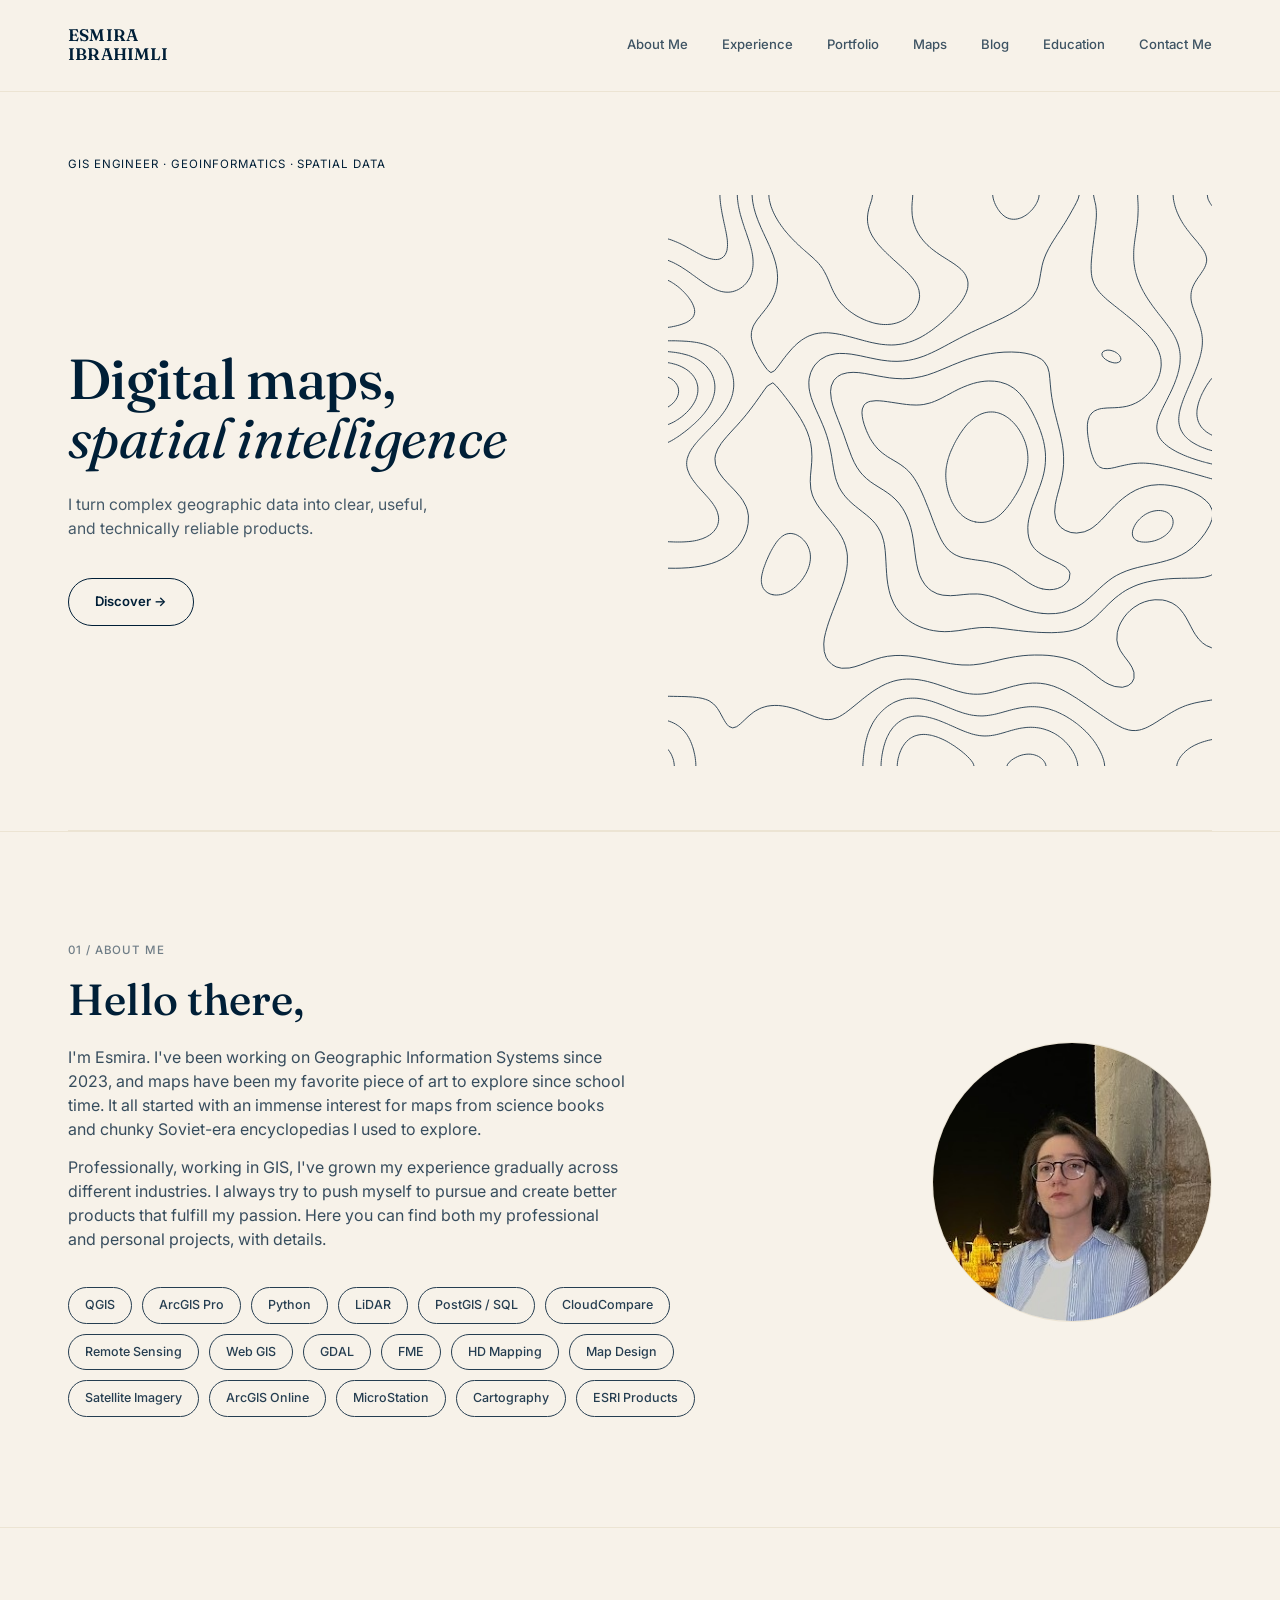
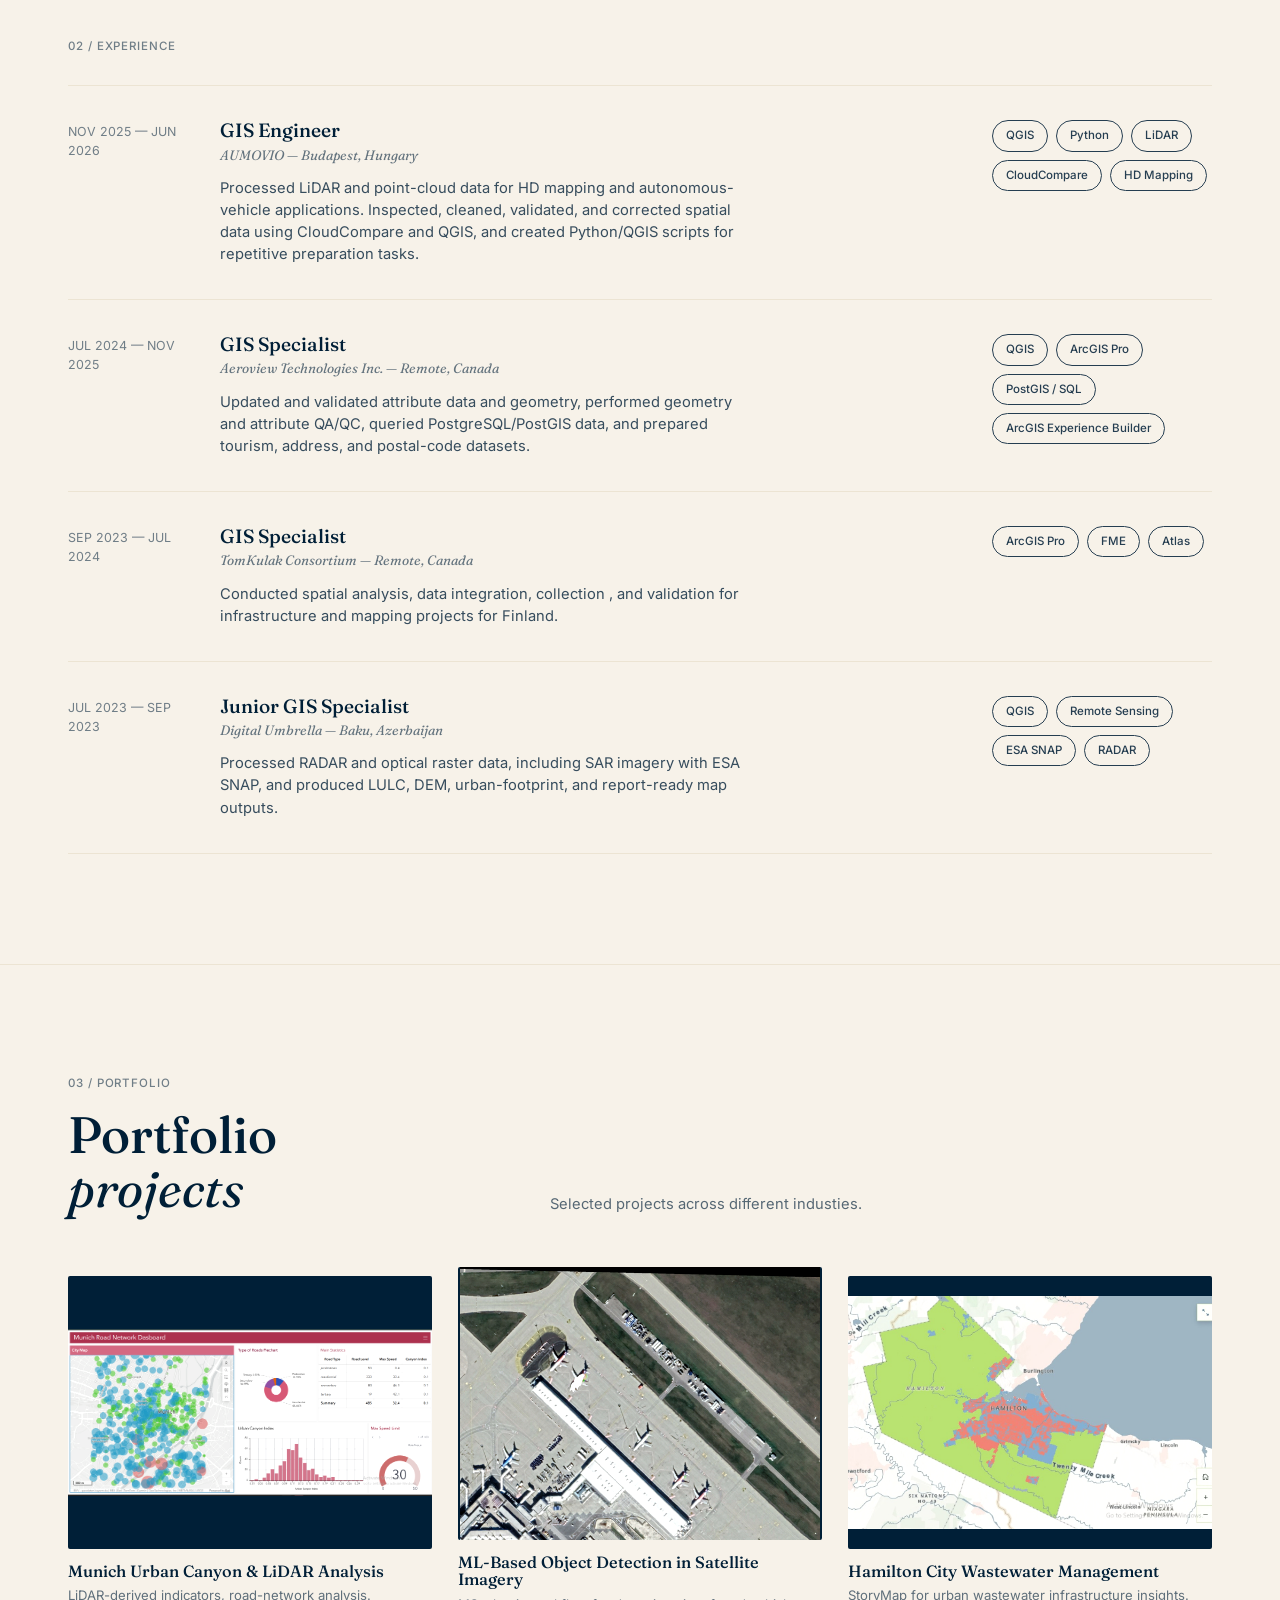
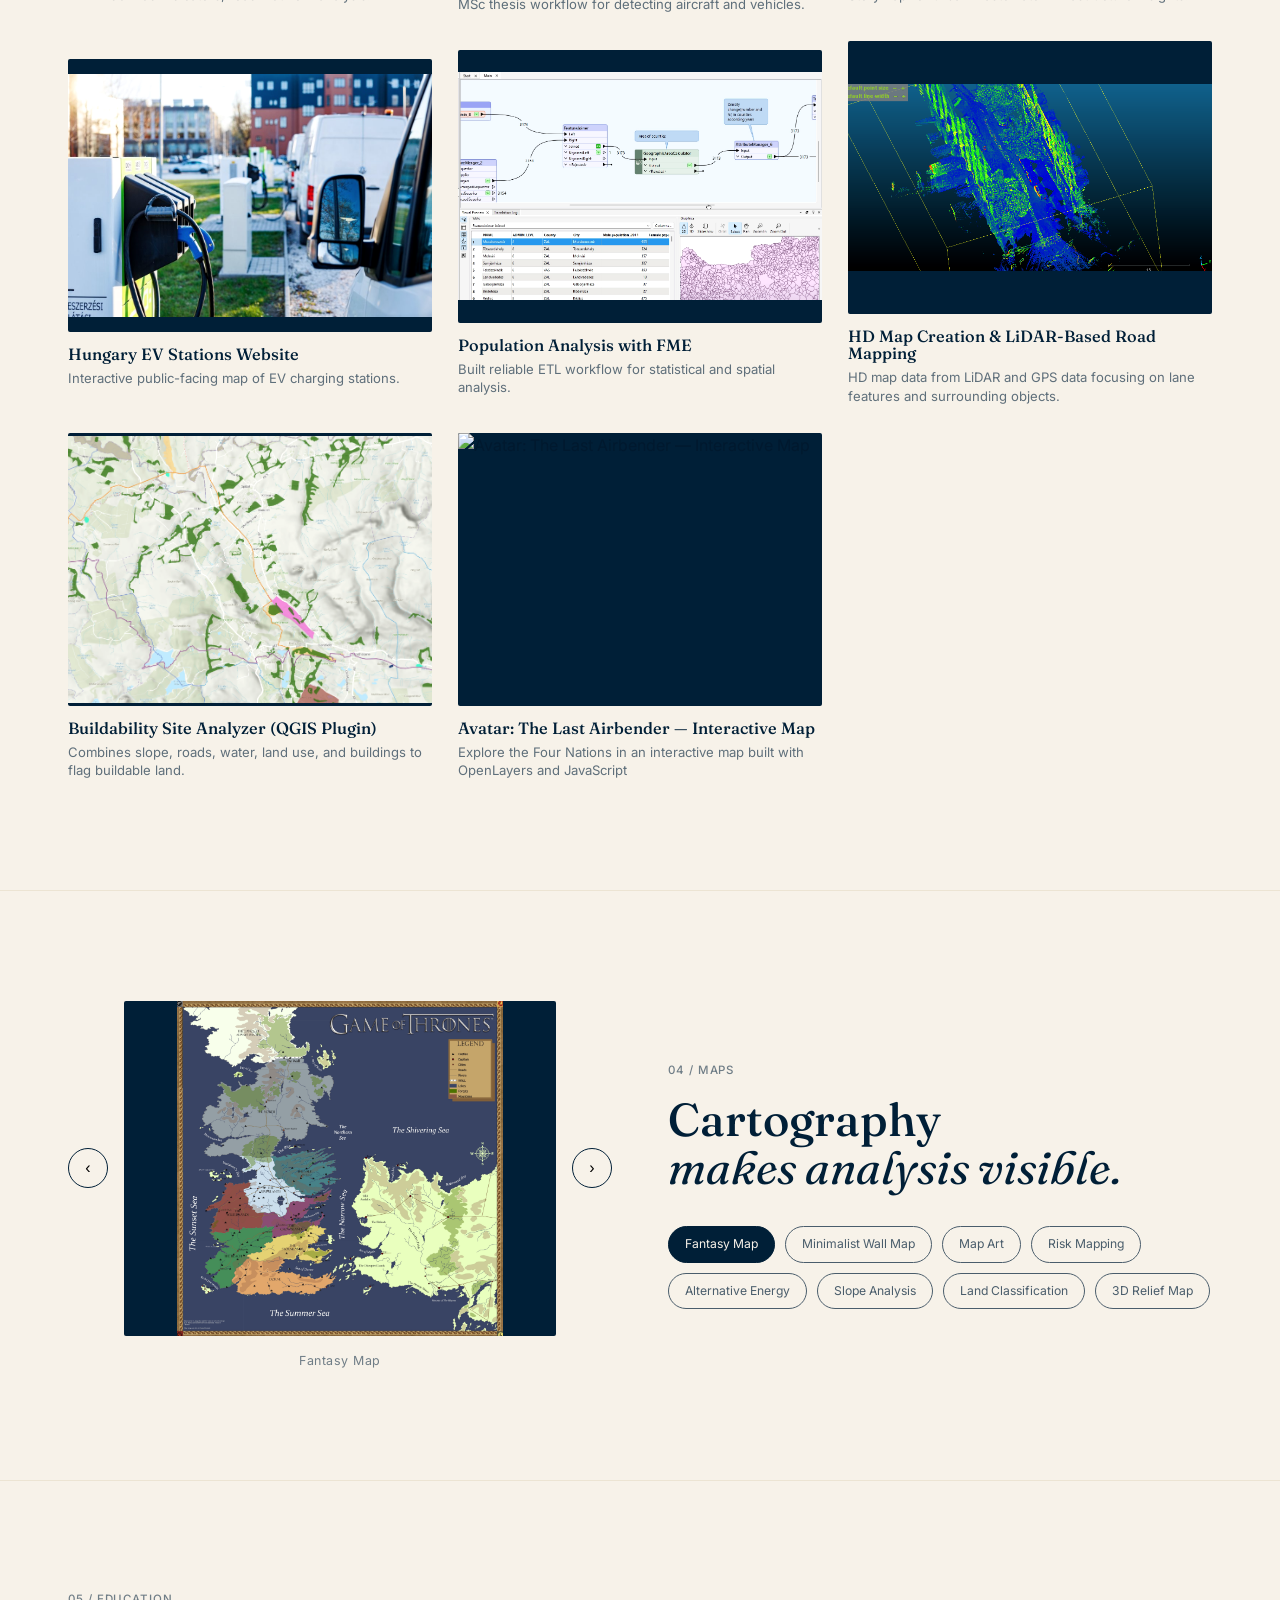
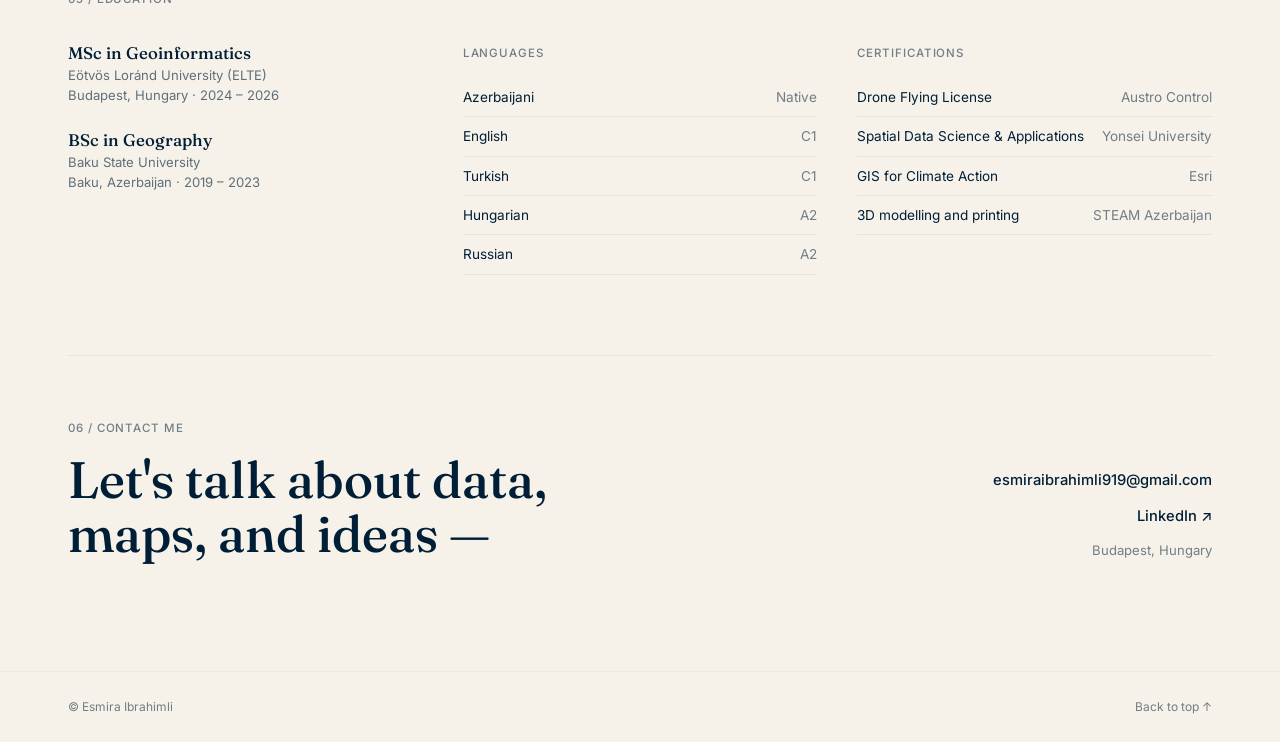
==== index.html @ d3f0ff44 "Update index.html" ====
<!DOCTYPE html>
<html lang="en">
<head>
<meta charset="UTF-8">
<meta name="viewport" content="width=device-width, initial-scale=1.0">
<title>Esmira Ibrahimli — Portfolio</title>
<link rel="preconnect" href="https://fonts.googleapis.com">
<link href="https://fonts.googleapis.com/css2?family=Fraunces:ital,wght@0,400;0,500;0,600;1,400;1,500&family=Inter:wght@400;500;600&display=swap" rel="stylesheet">
<link rel="icon" href="favicon.png">
<style>
:root{
    --navy:#001f37;
    --navy-soft:#0a3557;
    --cream:#f7f2e9;
    --cream-dim:#ece4d3;
    --line:#00203866;
    --serif:'Fraunces', Georgia, serif;
    --sans:'Inter', -apple-system, BlinkMacSystemFont, sans-serif;
  }

  *{margin:0;padding:0;box-sizing:border-box;}

  html{scroll-behavior:smooth;}

  body{
    background:var(--cream);
    color:var(--navy);
    font-family:var(--sans);
    line-height:1.5;
    -webkit-font-smoothing:antialiased;
  }

  a{color:inherit;text-decoration:none;}

  img{display:block;max-width:100%;}

  @media (prefers-reduced-motion: reduce){
    html{scroll-behavior:auto;}
    *{animation-duration:0.01ms !important;transition-duration:0.01ms !important;}
  }

  .eyebrow{
    font-size:0.72rem;
    letter-spacing:0.08em;
    color:var(--navy);
    opacity:0.55;
    font-weight:500;
  }

  .wrap{
    max-width:1240px;
    margin:0 auto;
    padding:0 48px;
  }

  section{padding:110px 0;border-top:1px solid var(--cream-dim);}
  section:first-of-type{border-top:none;}

  h1,h2,h3{font-family:var(--serif);font-weight:500;line-height:1.05;}

  .italic{font-style:italic;font-weight:400;}

  /* ---------- NAV ---------- */
  header{
    position:sticky;top:0;z-index:40;
    background:var(--cream);
    border-bottom:1px solid var(--cream-dim);
  }
  nav.wrap{
    display:flex;
    align-items:center;
    justify-content:space-between;
    padding-top:26px;
    padding-bottom:26px;
  }
  .logo{
    font-family:var(--serif);
    font-size:1.05rem;
    font-weight:600;
    line-height:1.15;
    letter-spacing:0.01em;
  }
  .navlinks{display:flex;gap:34px;}
  .navlinks a{
    position:relative;
    font-size:0.82rem;
    font-weight:500;
    color:var(--navy);
    opacity:0.75;
    transition:opacity .25s ease;
  }
  .navlinks a::after{
    content:"";
    position:absolute;left:0;right:100%;bottom:-4px;
    height:1px;background:var(--navy);
    transition:right .3s cubic-bezier(.4,0,.2,1);
  }
  .navlinks a:hover{opacity:1;}
  .navlinks a:hover::after{right:0;}
  .nav-toggle{display:none;background:none;border:none;cursor:pointer;}
  .nav-toggle span{
    display:block;width:22px;height:2px;background:var(--navy);margin:5px 0;
  }

  /* ---------- HERO ---------- */
  .hero{
    padding-top:64px;padding-bottom:0;
    border-top:none;
  }
  .hero-grid{
    display:grid;
    grid-template-columns:1fr 1fr;
    gap:56px;
    align-items:center;
  }
  @keyframes riseIn{
    from{opacity:0;transform:translateY(14px);}
    to{opacity:1;transform:translateY(0);}
  }
  .hero-label{
    font-size:0.72rem;letter-spacing:0.08em;opacity:0.55;margin-bottom:22px;
    animation:riseIn .7s cubic-bezier(.16,1,.3,1) .05s both;
  }
  .hero h1{
    font-size:clamp(2.6rem,4.4vw,4rem);
    letter-spacing:-0.01em;
    animation:riseIn .8s cubic-bezier(.16,1,.3,1) .15s both;
  }
  @keyframes riseInDim{
    from{opacity:0;transform:translateY(14px);}
    to{opacity:0.72;transform:translateY(0);}
  }
  .hero p.desc{
    max-width:360px;
    margin-top:26px;
    font-size:0.98rem;
    animation:riseInDim .8s cubic-bezier(.16,1,.3,1) .28s both;
  }
  .hero .discover-btn{animation:riseIn .8s cubic-bezier(.16,1,.3,1) .4s both;}
  .hero-art{animation:riseIn 1s cubic-bezier(.16,1,.3,1) .2s both;}
  .discover-btn{
    margin-top:38px;
    display:inline-flex;
    align-items:center;
    gap:10px;
    border:1px solid var(--navy);
    border-radius:999px;
    padding:13px 26px;
    font-size:0.82rem;
    font-weight:600;
    transition:background .3s cubic-bezier(.4,0,.2,1),color .3s ease,transform .3s cubic-bezier(.4,0,.2,1);
  }
  .discover-btn:hover{background:var(--navy);color:var(--cream);transform:translateX(2px);}

  .hero-art{
    position:relative;
    aspect-ratio:1/1.05;
    background:var(--cream);
    overflow:hidden;
    border-radius:2px;
  }
  .hero-art svg{width:100%;height:100%;}
  .hero-bottom-rule{
    margin-top:64px;
    border-top:1px solid var(--cream-dim);
  }

  /* ---------- ABOUT ---------- */
  .about-grid{
    display:grid;
    grid-template-columns:1.2fr 0.8fr;
    gap:64px;
    align-items:start;
  }
  .about-copy h2{
    font-size:clamp(2.1rem,3.4vw,2.9rem);
    margin-bottom:22px;
  }
  .about-copy p{
    max-width:560px;
    font-size:1rem;
    opacity:0.78;
    margin-bottom:14px;
  }
  .about-photo{
    width:100%;
    aspect-ratio:1/1;
    border-radius:50%;
    overflow:hidden;
    justify-self:end;
    margin-top:100px;
    max-width:280px;
    border:1px solid var(--cream-dim);
  }
  .about-photo img{width:100%;height:100%;object-fit:cover;}
  .skills{
    display:flex;
    flex-wrap:wrap;
    gap:10px;
    margin-top:36px;
  }
  .tag{
    border:1px solid var(--navy);
    border-radius:999px;
    padding:8px 16px;
    font-size:0.78rem;
    font-weight:500;
    opacity:0.85;
    transition:background .25s ease,color .25s ease;
  }
  .tag:hover{background:var(--navy);color:var(--cream);}

  /* ---------- EXPERIENCE ---------- */
  .exp-row{
    display:grid;
    grid-template-columns:120px 1fr 220px;
    gap:32px;
    padding:34px 0;
    border-top:1px solid var(--cream-dim);
  }
  .exp-row:last-child{border-bottom:1px solid var(--cream-dim);}
  .exp-dates{font-size:0.78rem;opacity:0.55;padding-top:3px;}
  .exp-role h3{font-size:1.2rem;margin-bottom:4px;}
  .exp-company{font-size:0.85rem;font-style:italic;opacity:0.6;margin-bottom:12px;font-family:var(--serif);}
  .exp-desc{font-size:0.92rem;opacity:0.78;max-width:520px;}
  .exp-tags{display:flex;flex-wrap:wrap;gap:8px;align-content:flex-start;}
  .exp-tags .tag{font-size:0.72rem;padding:6px 13px;}

  /* ---------- PORTFOLIO ---------- */
  .portfolio-head{
    display:grid;
    grid-template-columns:0.8fr 1.2fr;
    gap:40px;
    align-items:end;
    margin-bottom:52px;
  }
  .portfolio-head h2{font-size:clamp(2.4rem,4vw,3.4rem);}
  .portfolio-head p{font-size:0.92rem;opacity:0.65;max-width:420px;}
  .proj-grid{
    display:grid;
    grid-template-columns:repeat(3,1fr);
    gap:28px 26px;
  }
  .proj-card{
    cursor:pointer;
    border:none;background:none;text-align:left;font:inherit;color:inherit;
    padding:0;
  }
  .proj-thumb{
    aspect-ratio:4/3;
    overflow:hidden;
    background:var(--navy);
    margin-bottom:14px;
    border-radius:2px;
  }
  .proj-thumb img{
    width:100%;height:100%;object-fit:contain;
    filter:grayscale(15%) contrast(1.05);
    transition:transform .6s cubic-bezier(.16,1,.3,1);
  }
  .proj-card:hover .proj-thumb img{transform:scale(1.05);}
  .proj-card h3{
    font-size:1.02rem;font-weight:500;margin-bottom:6px;
    transition:opacity .2s ease;
  }
  .proj-card:hover h3{opacity:0.6;}
  .proj-card p{font-size:0.82rem;opacity:0.62;line-height:1.4;}

  /* ---------- MAPS ---------- */
  .maps-grid{
    display:grid;
    grid-template-columns:1fr 1fr;
    gap:56px;
    align-items:center;
  }
  .map-carousel{
    display:flex;
    align-items:center;
    gap:16px;
  }
  .map-arrow{
    background:none;border:1px solid var(--navy);
    width:40px;height:40px;border-radius:50%;
    display:flex;align-items:center;justify-content:center;
    cursor:pointer;flex-shrink:0;
    transition:background .25s ease,color .25s ease,transform .25s ease;
    font-size:1rem;
  }
  .map-arrow:hover{background:var(--navy);color:var(--cream);transform:scale(1.06);}
  .map-arrow:active{transform:scale(0.96);}
  .map-stage{
    flex:1;
    aspect-ratio:4/3.1;
    background:var(--navy);
    overflow:hidden;
    position:relative;
    border-radius:2px;
    cursor:zoom-in;
  }
  .map-stage img{
    width:100%;height:100%;object-fit:contain;
    transition:transform .6s cubic-bezier(.16,1,.3,1);
  }
  .map-stage:hover img{transform:scale(1.03);}
  .map-name{
    text-align:center;
    margin-top:16px;
    font-size:0.78rem;
    letter-spacing:0.04em;
    opacity:0.55;
  }
  .maps-copy h2{font-size:clamp(2.2rem,3.6vw,3.1rem);margin-bottom:20px;}
  .maps-copy p{font-size:0.94rem;opacity:0.72;max-width:400px;margin-bottom:26px;}
  .maps-link{
    font-size:0.8rem;font-weight:600;
    border-bottom:1px solid var(--navy);
    padding-bottom:2px;
  }
  .map-list{
    display:flex;flex-wrap:wrap;gap:10px;margin-top:34px;
  }
  .map-list button{
    font:inherit;background:none;border:1px solid var(--navy);
    border-radius:999px;padding:8px 16px;font-size:0.76rem;
    opacity:0.7;cursor:pointer;color:inherit;
    transition:opacity .2s ease,background .2s ease,color .2s ease;
  }
  .map-list button.active{opacity:1;background:var(--navy);color:var(--cream);}

  /* ---------- EDUCATION + CONTACT ---------- */
  .edu-grid{
    display:grid;
    grid-template-columns:1fr 1fr 1fr;
    gap:40px;
    padding-bottom:80px;
  }
  .edu-col .eyebrow{margin-bottom:22px;}
  .edu-item{margin-bottom:26px;}
  .edu-item h3{font-size:1.05rem;font-weight:500;margin-bottom:4px;}
  .edu-item p{font-size:0.82rem;opacity:0.62;}
  .lang-item,.cert-item{
    display:flex;justify-content:space-between;
    font-size:0.85rem;padding:9px 0;
    border-bottom:1px solid var(--cream-dim);
  }
  .lang-item span:last-child,.cert-item span:last-child{opacity:0.55;text-align:right;}

  .contact-block{
    border-top:1px solid var(--cream-dim);
    padding-top:64px;
    display:grid;
    grid-template-columns:1fr 1fr;
    gap:40px;
    align-items:end;
  }
  .contact-block h2{font-size:clamp(2.3rem,4vw,3.4rem);}
  .contact-links{display:flex;flex-direction:column;gap:14px;align-items:flex-end;text-align:right;}
  .contact-links a{font-size:0.92rem;font-weight:500;}
  .contact-links a:hover{opacity:0.6;}
  .contact-loc{font-size:0.82rem;opacity:0.55;}

  footer{
    border-top:1px solid var(--cream-dim);
    padding:26px 0;
    display:flex;
    justify-content:space-between;
    font-size:0.75rem;
    opacity:0.55;
  }
  footer a:hover{opacity:0.7;}

  /* ---------- MODAL ---------- */
  .modal-overlay{
    position:fixed;inset:0;
    background:rgba(0,31,55,0.92);
    display:flex;
    align-items:center;justify-content:center;
    z-index:100;
    padding:40px;
    opacity:0;
    visibility:hidden;
    transition:opacity .3s ease,visibility 0s linear .3s;
  }
  .modal-overlay.open{
    opacity:1;visibility:visible;
    transition:opacity .3s ease,visibility 0s linear 0s;
  }
  .modal-box{
    background:var(--cream);
    max-width:860px;width:100%;
    max-height:88vh;
    overflow:auto;
    position:relative;
    border-radius:3px;
    transform:translateY(18px) scale(.98);
    transition:transform .35s cubic-bezier(.16,1,.3,1);
  }
  .modal-overlay.open .modal-box{transform:translateY(0) scale(1);}
  .modal-close{
    position:absolute;top:18px;right:18px;
    width:38px;height:38px;
    border-radius:50%;
    border:1px solid var(--navy);
    background:var(--cream);
    display:flex;align-items:center;justify-content:center;
    cursor:pointer;font-size:1.1rem;
    z-index:5;
  }
  .modal-img{width:100%;aspect-ratio:16/10;overflow:hidden;}
  .map-modal-box .modal-img img{object-fit:contain;}
  .modal-body{padding:36px 40px 44px;}
  .modal-body h3{font-size:1.7rem;margin-bottom:10px;}
  .modal-body p{font-size:0.95rem;opacity:0.75;max-width:560px;}

  .map-modal-box{
    max-width:1100px;
    background:var(--navy);
  }
  .map-modal-box .modal-img{aspect-ratio:auto;max-height:82vh;}
  .map-modal-box .modal-img img{width:100%;height:100%;object-fit:contain;max-height:82vh;}

  /* ---------- RESPONSIVE ---------- */
  @media (max-width:920px){
    .wrap{padding:0 24px;}
    section{padding:70px 0;}
    .navlinks{
      position:fixed;top:74px;left:0;right:0;
      background:var(--cream);
      flex-direction:column;gap:0;
      padding:10px 24px 20px;
      border-bottom:1px solid var(--cream-dim);
      display:none;
    }
    .navlinks.open{display:flex;}
    .navlinks a{padding:12px 0;border-bottom:1px solid var(--cream-dim);opacity:0.85;}
    .nav-toggle{display:block;}
    .hero-grid,.about-grid,.maps-grid,.portfolio-head,.contact-block{grid-template-columns:1fr;}
    .about-photo{justify-self:start;margin-top:24px;}
    .exp-row{grid-template-columns:1fr;gap:10px;}
    .proj-grid{grid-template-columns:repeat(2,1fr);}
    .edu-grid{grid-template-columns:1fr;gap:48px;}
    .contact-links{align-items:flex-start;text-align:left;margin-top:18px;}
  }
  @media (max-width:560px){
    .proj-grid{grid-template-columns:1fr;}
  }
</style>
</head>
<body>

<header>
  <nav class="wrap">
    <div class="logo">ESMIRA<br>IBRAHIMLI</div>
    <div class="navlinks" id="navlinks">
      <a href="#about">About Me</a>
      <a href="#experience">Experience</a>
      <a href="#portfolio">Portfolio</a>
      <a href="#maps">Maps</a>
      <a href="blog/index.html">Blog</a>
      <a href="#education">Education</a>
      <a href="#contact">Contact Me</a>
    </div>
    <button class="nav-toggle" id="navToggle" aria-label="Toggle menu">
      <span></span><span></span><span></span>
    </button>
  </nav>
</header>

<!-- HERO -->
<section class="hero">
  <div class="wrap">
    <div class="hero-label">GIS ENGINEER · GEOINFORMATICS · SPATIAL DATA</div>
    <div class="hero-grid">
      <div>
        <div class="eyebrow" style="margin-bottom:14px;"></div>
        <h1>Digital maps,<br><span class="italic">spatial intelligence</span></h1>
        <p class="desc">I turn complex geographic data into clear, useful, and technically reliable products.</p>
        <a href="#about" class="discover-btn">Discover →</a>
      </div>
      <div class="hero-art">
        <svg viewBox="0 0 800 800" preserveAspectRatio="xMidYMid slice">
          <rect width="800" height="800" fill="#f7f2e9"/>
          <g fill="none" stroke="#001f37" stroke-width="1.3" stroke-linecap="round" stroke-linejoin="round" opacity="0.85">
            <path d="M340.1,800.0 L340.2,797.3 L340.5,794.6 L340.9,792.0 L341.4,789.3 L342.1,786.6 L342.5,785.1 L342.8,783.9 L343.7,781.3 L344.8,778.6 L345.2,777.7 L346.0,775.9 L347.4,773.2 L347.8,772.5 L349.1,770.6 L350.5,768.6 L351.0,767.9 L353.2,765.4 L353.4,765.2 L355.9,762.9 L356.3,762.5 L358.5,760.9 L360.2,759.9 L361.2,759.3 L363.9,758.0 L366.2,757.2 L366.6,757.1 L369.2,756.4 L371.9,755.9 L374.6,755.6 L377.3,755.5 L379.9,755.6 L382.6,755.9 L385.3,756.3 L388.0,756.8 L389.5,757.2 L390.6,757.5 L393.3,758.3 L396.0,759.2 L397.9,759.9 L398.7,760.2 L401.3,761.3 L404.0,762.5 L404.1,762.5 L406.7,763.8 L409.4,765.2 L409.4,765.2 L412.0,766.7 L414.1,767.9 L414.7,768.3 L417.4,770.0 L418.3,770.6 L420.1,771.7 L422.3,773.2 L422.7,773.6 L425.4,775.5 L426.0,775.9 L428.1,777.5 L429.5,778.6 L430.8,779.6 L432.8,781.3 L433.4,781.8 L435.9,783.9 L436.1,784.2 L438.7,786.6 L438.8,786.7 L441.3,789.3 L441.5,789.5 L443.7,792.0 L444.1,792.7 L445.6,794.6 L446.8,797.1 L446.9,797.3 L447.7,800.0"/>
            <path d="M493.7,800.0 L494.7,797.3 L495.0,797.0 L496.7,794.6 L497.7,793.8 L499.6,792.0 L500.3,791.5 L503.0,789.6 L503.5,789.3 L505.7,788.1 L508.4,786.7 L508.6,786.6 L511.0,785.6 L513.7,784.7 L516.4,784.0 L516.6,783.9 L519.1,783.5 L521.7,783.2 L524.4,783.1 L527.1,783.2 L529.8,783.6 L531.4,783.9 L532.4,784.2 L535.1,785.1 L537.8,786.3 L538.3,786.6 L540.5,788.0 L542.2,789.3 L543.1,790.2 L544.9,792.0 L545.8,793.3 L546.7,794.6 L547.9,797.3 L548.5,799.8 L548.5,800.0"/>
            <path d="M317.4,800.0 L317.5,797.3 L317.6,794.6 L317.9,792.0 L318.1,789.3 L318.4,787.4 L318.5,786.6 L318.9,783.9 L319.4,781.3 L319.9,778.6 L320.5,775.9 L321.1,773.5 L321.1,773.2 L321.9,770.6 L322.7,767.9 L323.6,765.2 L323.7,764.8 L324.6,762.5 L325.7,759.9 L326.4,758.3 L327.0,757.2 L328.4,754.5 L329.1,753.2 L329.9,751.8 L331.7,749.2 L331.8,749.1 L333.7,746.5 L334.4,745.6 L336.1,743.8 L337.1,742.7 L338.8,741.1 L339.8,740.2 L342.0,738.5 L342.5,738.1 L345.2,736.3 L345.9,735.8 L347.8,734.7 L350.5,733.4 L351.3,733.1 L353.2,732.4 L355.9,731.5 L358.5,730.8 L360.5,730.4 L361.2,730.3 L363.9,730.0 L366.6,729.8 L369.2,729.7 L371.9,729.8 L374.6,730.0 L377.3,730.3 L378.0,730.4 L379.9,730.7 L382.6,731.3 L385.3,731.9 L388.0,732.6 L389.8,733.1 L390.6,733.3 L393.3,734.2 L396.0,735.1 L397.9,735.8 L398.7,736.1 L401.3,737.1 L404.0,738.2 L404.7,738.5 L406.7,739.3 L409.4,740.4 L411.0,741.1 L412.0,741.6 L414.7,742.8 L417.1,743.8 L417.4,744.0 L420.1,745.1 L422.7,746.3 L423.1,746.5 L425.4,747.5 L428.1,748.7 L429.3,749.2 L430.8,749.8 L433.4,750.9 L435.9,751.8 L436.1,751.9 L438.8,752.9 L441.5,753.8 L443.7,754.5 L444.1,754.7 L446.8,755.4 L449.5,756.1 L452.2,756.6 L454.8,757.1 L455.9,757.2 L457.5,757.4 L460.2,757.6 L462.9,757.7 L465.6,757.6 L468.2,757.5 L470.9,757.2 L471.0,757.2 L473.6,756.8 L476.3,756.4 L478.9,755.8 L481.6,755.2 L484.1,754.5 L484.3,754.5 L487.0,753.7 L489.6,753.0 L492.3,752.2 L493.4,751.8 L495.0,751.4 L497.7,750.6 L500.3,749.8 L502.8,749.2 L503.0,749.1 L505.7,748.4 L508.4,747.8 L511.0,747.2 L513.7,746.7 L515.3,746.5 L516.4,746.3 L519.1,746.0 L521.7,745.7 L524.4,745.6 L527.1,745.5 L529.8,745.6 L532.4,745.7 L535.1,746.0 L537.8,746.3 L538.6,746.5 L540.5,746.8 L543.1,747.4 L545.8,748.1 L548.5,749.0 L549.0,749.2 L551.2,749.9 L553.8,751.0 L555.6,751.8 L556.5,752.3 L559.2,753.6 L560.8,754.5 L561.9,755.2 L564.5,756.8 L565.1,757.2 L567.2,758.7 L568.8,759.9 L569.9,760.8 L572.0,762.5 L572.6,763.0 L574.9,765.2 L575.3,765.6 L577.5,767.9 L577.9,768.4 L579.8,770.6 L580.6,771.5 L581.9,773.2 L583.3,775.1 L583.8,775.9 L585.5,778.6 L586.0,779.3 L587.1,781.3 L588.5,783.9 L588.6,784.3 L589.7,786.6 L590.7,789.3 L591.3,791.1 L591.6,792.0 L592.3,794.6 L592.8,797.3 L593.0,800.0"/>
            <path d="M0.0,767.1 L2.7,767.4 L5.1,767.9 L5.4,767.9 L8.0,768.8 L10.7,770.0 L11.7,770.6 L13.4,771.6 L15.6,773.2 L16.1,773.6 L18.4,775.9 L18.7,776.3 L20.6,778.6 L21.4,779.7 L22.4,781.3 L23.9,783.9 L24.1,784.4 L25.0,786.6 L26.0,789.3 L26.8,791.9 L26.8,792.0 L27.3,794.6 L27.7,797.3 L27.9,800.0"/>
            <path d="M292.0,800.0 L292.0,797.3 L292.2,794.6 L292.4,792.0 L292.6,789.3 L292.8,786.6 L293.1,783.9 L293.5,781.3 L293.8,778.6 L294.2,775.9 L294.3,775.3 L294.6,773.2 L295.1,770.6 L295.6,767.9 L296.2,765.2 L296.9,762.5 L297.0,762.0 L297.6,759.9 L298.3,757.2 L299.2,754.5 L299.7,753.2 L300.2,751.8 L301.2,749.2 L302.3,746.6 L302.4,746.5 L305.0,741.2 L305.0,741.1 L306.5,738.5 L307.7,736.6 L308.2,735.8 L310.0,733.1 L310.4,732.6 L312.0,730.4 L313.0,729.1 L314.2,727.8 L315.7,726.0 L316.6,725.1 L318.4,723.2 L319.2,722.4 L321.1,720.7 L322.1,719.7 L323.7,718.4 L325.5,717.1 L326.4,716.3 L329.1,714.5 L329.3,714.4 L331.8,712.8 L333.8,711.7 L334.4,711.3 L337.1,710.0 L339.8,708.9 L342.5,707.9 L345.2,707.0 L347.7,706.4 L347.8,706.3 L350.5,705.7 L353.2,705.3 L355.9,705.0 L358.5,704.8 L361.2,704.7 L363.9,704.7 L366.6,704.8 L369.2,705.0 L371.9,705.4 L374.6,705.8 L377.3,706.3 L377.6,706.4 L379.9,706.9 L382.6,707.5 L385.3,708.2 L388.0,709.0 L388.0,709.0 L390.6,709.8 L393.3,710.7 L396.0,711.7 L398.7,712.7 L401.3,713.7 L403.1,714.4 L404.0,714.7 L406.7,715.8 L409.4,716.9 L409.9,717.1 L412.0,717.9 L414.7,719.0 L416.6,719.7 L417.4,720.1 L420.1,721.1 L422.7,722.1 L423.5,722.4 L425.4,723.1 L428.1,724.0 L430.8,724.9 L431.3,725.1 L433.4,725.8 L436.1,726.5 L438.8,727.2 L441.2,727.8 L441.5,727.8 L444.1,728.4 L446.8,728.8 L452.2,729.4 L454.8,729.5 L457.5,729.6 L460.2,729.6 L462.9,729.4 L465.6,729.2 L468.2,728.8 L470.9,728.4 L473.6,727.9 L474.4,727.8 L476.3,727.4 L478.9,726.8 L481.6,726.1 L484.3,725.4 L485.5,725.1 L487.0,724.7 L489.6,723.9 L492.3,723.2 L495.0,722.4 L495.1,722.4 L497.7,721.7 L500.3,721.0 L503.0,720.3 L505.5,719.7 L505.7,719.7 L511.0,718.6 L513.7,718.1 L516.4,717.7 L519.1,717.3 L521.6,717.1 L521.7,717.0 L524.4,716.8 L527.1,716.7 L529.8,716.7 L532.4,716.7 L535.1,716.9 L537.5,717.1 L537.8,717.1 L540.5,717.4 L543.1,717.8 L545.8,718.3 L548.5,718.9 L551.2,719.5 L551.9,719.7 L553.8,720.3 L556.5,721.2 L559.2,722.1 L560.0,722.4 L561.9,723.1 L564.5,724.3 L567.2,725.5 L569.9,726.8 L571.8,727.8 L572.6,728.1 L575.3,729.6 L576.7,730.4 L577.9,731.1 L580.6,732.8 L581.1,733.1 L583.3,734.5 L585.2,735.8 L586.0,736.3 L588.6,738.2 L589.0,738.5 L591.3,740.2 L592.5,741.1 L594.0,742.3 L595.8,743.8 L596.7,744.5 L598.9,746.5 L599.3,746.9 L601.8,749.2 L602.0,749.3 L604.6,751.8 L604.7,751.9 L607.4,754.7 L609.6,757.2 L610.0,757.7 L611.8,759.9 L612.7,761.0 L614.0,762.5 L615.4,764.5 L616.0,765.2 L617.8,767.9 L618.1,768.3 L619.5,770.6 L620.7,772.6 L621.1,773.2 L622.6,775.9 L623.4,777.4 L624.0,778.6 L625.3,781.3 L626.1,783.0 L626.5,783.9 L627.6,786.6 L628.5,789.3 L628.8,790.1 L629.3,792.0 L630.0,794.6 L630.7,800.0"/>
            <path d="M731.6,800.0 L732.0,797.3 L732.8,794.6 L733.1,793.8 L733.9,792.0 L735.4,789.3 L735.8,788.6 L737.1,786.6 L738.5,784.9 L739.3,783.9 L741.1,781.9 L741.7,781.3 L743.8,779.3 L744.6,778.6 L746.5,777.0 L748.0,775.9 L749.2,775.1 L751.8,773.3 L752.0,773.2 L754.5,771.8 L756.8,770.6 L757.2,770.4 L759.9,769.2 L762.5,768.0 L762.9,767.9 L765.2,767.0 L767.9,766.1 L770.6,765.3 L770.8,765.2 L773.2,764.5 L775.9,763.8 L778.6,763.2 L781.3,762.6 L781.4,762.5 L783.9,762.0 L786.6,761.5 L789.3,761.1 L792.0,760.7 L794.6,760.3 L797.3,760.1 L800.0,760.0"/>
            <path d="M0.0,733.5 L2.7,733.6 L5.4,733.8 L8.0,734.1 L10.7,734.5 L13.4,735.0 L16.1,735.6 L16.7,735.8 L18.7,736.4 L21.4,737.3 L24.1,738.3 L24.4,738.5 L26.8,739.5 L29.4,740.9 L29.8,741.1 L32.1,742.6 L33.9,743.8 L34.8,744.4 L37.3,746.5 L37.5,746.6 L40.1,749.2 L40.1,749.2 L42.5,751.8 L42.8,752.2 L44.6,754.5 L45.5,755.8 L46.4,757.2 L48.0,759.9 L48.2,760.2 L49.4,762.5 L50.7,765.2 L50.8,765.6 L51.8,767.9 L52.8,770.6 L53.5,772.7 L53.7,773.2 L54.5,775.9 L55.2,778.6 L55.8,781.3 L56.2,783.0 L56.4,783.9 L56.9,786.6 L57.3,789.3 L57.6,792.0 L57.9,794.6 L58.0,797.3 L58.1,800.0"/>
            <path d="M800.0,341.6 L797.3,341.4 L794.6,341.0 L792.0,340.4 L789.6,339.8 L789.3,339.7 L786.6,338.8 L783.9,337.8 L782.4,337.1 L781.3,336.6 L778.6,335.2 L777.2,334.4 L775.9,333.6 L773.2,331.8 L773.2,331.8 L770.6,329.7 L769.9,329.1 L767.9,327.0 L767.3,326.4 L765.2,323.8 L765.2,323.7 L763.6,321.1 L762.5,319.0 L762.2,318.4 L761.3,315.7 L760.6,313.0 L760.1,310.4 L759.9,308.0 L759.8,307.7 L759.8,305.0 L759.9,303.6 L759.9,302.3 L760.2,299.7 L760.7,297.0 L761.3,294.3 L762.0,291.6 L762.5,289.8 L762.8,289.0 L763.7,286.3 L764.8,283.6 L765.2,282.5 L765.9,280.9 L767.1,278.3 L767.9,276.7 L768.5,275.6 L769.9,272.9 L770.6,271.7 L771.4,270.2 L773.0,267.6 L773.2,267.2 L774.7,264.9 L775.9,263.1 L776.6,262.2 L778.5,259.5 L778.6,259.4 L780.7,256.9 L781.3,256.1 L783.0,254.2 L783.9,253.2 L785.6,251.5 L786.6,250.5 L788.7,248.8 L789.3,248.3 L792.0,246.4 L792.4,246.2 L794.6,244.9 L797.3,243.9 L799.6,243.5 L800.0,243.4"/>
            <path d="M800.0,25.2 L797.3,24.9 L794.6,24.2 L794.3,24.1 L792.0,23.2 L789.3,21.9 L788.5,21.4 L786.6,20.1 L784.8,18.7 L783.9,18.0 L781.9,16.1 L781.3,15.3 L779.7,13.4 L778.6,11.8 L777.9,10.7 L776.5,8.0 L775.9,6.7 L775.4,5.4 L774.8,2.7 L774.4,0.0"/>
            <path d="M0.0,702.0 L5.4,702.0 L10.7,702.1 L16.1,702.1 L21.4,702.1 L26.8,702.2 L32.1,702.3 L37.5,702.4 L42.8,702.5 L48.2,702.8 L53.5,703.1 L58.9,703.7 L61.5,704.0 L66.9,705.0 L71.6,706.4 L74.9,707.6 L77.6,709.0 L82.9,712.9 L85.6,715.7 L88.3,719.1 L90.4,722.4 L92.0,725.1 L93.6,728.1 L96.3,733.0 L97.9,735.8 L99.5,738.5 L101.7,741.5 L104.3,744.3 L109.7,746.4 L115.1,744.7 L117.7,742.9 L120.4,740.7 L123.1,738.2 L125.8,735.7 L131.1,730.7 L133.8,728.4 L136.5,726.2 L139.1,724.2 L141.9,722.4 L146.9,719.7 L149.8,718.4 L153.9,717.1 L157.9,716.0 L163.2,715.2 L168.6,714.9 L173.9,715.0 L179.3,715.6 L184.6,716.5 L187.3,717.1 L192.6,718.5 L198.0,720.1 L203.3,722.0 L206.0,723.1 L211.1,725.1 L214.0,726.3 L217.5,727.8 L222.1,729.6 L224.7,730.7 L230.1,732.5 L232.8,733.3 L238.1,734.5 L243.5,734.8 L248.8,734.3 L253.0,733.1 L256.9,731.6 L259.5,730.3 L263.7,727.8 L267.7,725.1 L271.3,722.4 L274.8,719.7 L278.1,717.1 L280.9,714.8 L283.6,712.6 L286.3,710.4 L289.0,708.2 L291.6,706.0 L294.6,703.7 L298.1,701.0 L301.7,698.3 L305.0,695.9 L307.7,694.1 L310.4,692.4 L313.8,690.3 L318.6,687.6 L323.7,685.1 L326.4,684.0 L330.9,682.3 L334.4,681.1 L339.8,679.7 L342.5,679.2 L347.8,678.4 L353.2,678.0 L358.5,678.0 L363.9,678.3 L369.2,678.8 L374.0,679.6 L377.3,680.2 L382.6,681.4 L385.8,682.3 L390.6,683.6 L396.0,685.3 L401.3,687.1 L404.0,688.0 L409.4,689.8 L412.0,690.8 L417.4,692.6 L420.1,693.5 L425.4,695.1 L428.1,695.8 L433.4,697.2 L438.8,698.2 L441.5,698.6 L446.8,699.1 L452.2,699.2 L457.5,699.0 L462.9,698.4 L465.6,698.0 L473.6,696.3 L476.3,695.6 L481.6,694.2 L485.6,693.0 L489.6,691.8 L494.6,690.3 L497.7,689.4 L503.0,687.9 L505.7,687.3 L511.0,686.0 L516.4,685.0 L519.1,684.6 L524.4,684.0 L529.8,683.6 L535.1,683.6 L540.5,683.9 L547.6,684.9 L551.2,685.7 L556.5,687.2 L559.2,688.0 L564.5,690.1 L567.2,691.2 L570.9,693.0 L575.3,695.2 L577.9,696.7 L580.8,698.3 L585.2,701.0 L588.6,703.1 L591.3,704.8 L594.0,706.6 L597.6,709.0 L601.6,711.7 L604.7,713.8 L609.4,717.1 L612.7,719.3 L615.4,721.2 L618.1,723.0 L621.1,725.1 L625.0,727.8 L628.8,730.3 L631.4,732.1 L634.1,733.9 L637.0,735.8 L641.2,738.5 L644.8,740.7 L647.5,742.2 L650.5,743.8 L655.5,746.3 L658.2,747.4 L664.0,749.2 L668.9,750.0 L674.2,750.1 L679.6,749.3 L682.3,748.6 L687.6,746.7 L690.3,745.5 L693.6,743.8 L698.3,741.2 L701.0,739.5 L703.7,737.9 L706.9,735.8 L711.1,733.1 L714.4,731.0 L717.1,729.2 L719.7,727.6 L723.8,725.1 L728.5,722.4 L733.1,720.0 L735.8,718.7 L739.5,717.1 L743.8,715.3 L746.6,714.4 L751.8,712.8 L756.0,711.7 L759.9,710.8 L765.2,709.8 L769.7,709.0 L773.2,708.5 L778.6,707.6 L783.9,706.8 L786.6,706.3 L792.0,705.5 L800.0,704.7"/>
            <path d="M800.0,361.3 L797.4,361.2 L797.3,361.2 L794.6,360.9 L792.0,360.5 L789.3,360.1 L786.6,359.5 L783.9,358.9 L782.7,358.5 L781.3,358.2 L778.6,357.4 L775.9,356.6 L773.7,355.9 L773.2,355.7 L770.6,354.7 L767.9,353.7 L766.6,353.2 L765.2,352.6 L762.5,351.4 L760.7,350.5 L759.9,350.1 L757.2,348.6 L755.8,347.8 L754.5,347.0 L751.8,345.3 L751.6,345.2 L749.2,343.3 L748.1,342.5 L746.5,341.0 L745.2,339.8 L743.8,338.4 L742.7,337.1 L741.1,335.2 L740.6,334.4 L738.5,331.0 L737.5,329.1 L736.4,326.4 L735.8,324.5 L735.6,323.7 L735.0,321.1 L734.6,318.4 L734.4,315.7 L734.4,313.0 L734.6,310.4 L734.9,307.7 L735.3,305.0 L735.8,302.8 L735.9,302.3 L736.5,299.7 L737.3,297.0 L738.1,294.3 L738.5,293.2 L739.0,291.6 L739.9,289.0 L740.9,286.3 L741.1,285.7 L741.9,283.6 L743.0,280.9 L743.8,279.0 L744.1,278.3 L745.2,275.6 L746.4,272.9 L746.5,272.6 L747.5,270.2 L748.7,267.6 L749.2,266.4 L749.8,264.9 L751.8,260.2 L752.1,259.5 L753.3,256.9 L754.4,254.2 L754.5,253.8 L755.5,251.5 L756.6,248.8 L757.2,247.3 L757.6,246.2 L758.7,243.5 L759.7,240.8 L759.9,240.3 L760.7,238.1 L761.6,235.5 L762.5,232.8 L762.5,232.5 L763.3,230.1 L764.1,227.4 L764.8,224.7 L765.2,222.9 L765.4,222.1 L766.0,219.4 L766.5,216.7 L766.9,214.0 L767.2,211.4 L767.4,208.7 L767.5,206.0 L767.5,203.3 L767.4,200.7 L767.1,198.0 L766.8,195.3 L766.3,192.6 L765.7,190.0 L765.1,187.3 L764.3,184.6 L763.5,181.9 L762.5,179.4 L762.5,179.3 L761.5,176.6 L760.5,173.9 L759.9,172.3 L759.4,171.2 L758.4,168.6 L757.3,165.9 L757.2,165.6 L756.3,163.2 L755.3,160.5 L754.5,158.3 L754.4,157.9 L753.5,155.2 L752.8,152.5 L752.2,149.8 L751.8,147.3 L751.8,147.2 L751.5,144.5 L751.5,141.8 L751.6,139.1 L751.8,136.9 L751.9,136.5 L752.4,133.8 L753.2,131.1 L754.2,128.4 L754.5,127.7 L755.4,125.8 L756.8,123.1 L757.2,122.4 L759.9,118.1 L760.1,117.7 L762.0,115.1 L762.5,114.2 L763.9,112.4 L765.2,110.4 L765.7,109.7 L767.5,107.0 L767.9,106.4 L769.2,104.3 L770.6,101.8 L770.6,101.7 L771.8,99.0 L772.7,96.3 L773.2,93.7 L773.3,93.6 L773.5,91.0 L773.3,88.3 L773.2,88.2 L772.7,85.6 L771.8,82.9 L770.6,80.3 L770.6,80.2 L769.1,77.6 L767.9,75.7 L767.4,74.9 L765.5,72.2 L765.2,71.9 L763.4,69.6 L762.5,68.5 L761.3,66.9 L759.9,65.2 L759.1,64.2 L756.8,61.5 L754.6,58.9 L754.5,58.8 L752.3,56.2 L751.8,55.6 L750.2,53.5 L749.2,52.3 L748.1,50.8 L746.5,48.8 L746.0,48.2 L744.1,45.5 L743.8,45.1 L742.2,42.8 L741.1,41.2 L740.4,40.1 L738.8,37.5 L738.5,36.9 L737.3,34.8 L735.8,32.1 L735.8,32.0 L734.5,29.4 L733.3,26.8 L733.1,26.4 L732.1,24.1 L731.1,21.4 L730.4,19.6 L730.1,18.7 L729.3,16.1 L728.6,13.4 L727.9,10.7 L727.8,10.0 L727.4,8.0 L726.9,5.4 L726.5,0.0"/>
            <path d="M305.4,0.0 L305.1,2.7 L305.0,3.3 L304.6,5.4 L303.9,8.0 L302.3,12.9 L302.2,13.4 L301.3,16.1 L300.5,18.7 L299.7,22.4 L299.3,24.1 L298.9,26.8 L298.6,29.4 L298.4,32.1 L298.6,37.5 L298.9,40.1 L299.5,42.8 L299.7,43.6 L300.9,48.2 L302.0,50.8 L302.3,51.6 L303.2,53.5 L304.5,56.2 L306.1,58.9 L307.7,61.3 L307.8,61.5 L309.7,64.2 L311.7,66.9 L313.0,68.5 L313.9,69.6 L315.7,71.6 L318.4,74.5 L318.7,74.9 L321.1,77.3 L321.3,77.6 L323.7,80.0 L326.4,82.6 L326.8,82.9 L329.1,85.1 L329.6,85.6 L332.5,88.3 L334.4,90.1 L335.4,91.0 L337.1,92.5 L338.4,93.6 L341.3,96.3 L342.5,97.4 L344.3,99.0 L345.2,99.8 L347.8,102.3 L350.0,104.3 L350.5,104.8 L352.8,107.0 L353.2,107.4 L355.9,110.1 L357.9,112.4 L358.5,113.0 L360.3,115.1 L362.4,117.7 L363.9,119.7 L364.4,120.4 L366.1,123.1 L367.6,125.8 L368.8,128.4 L369.2,129.4 L369.8,131.1 L370.6,133.8 L371.3,139.1 L371.4,141.8 L371.1,144.5 L370.7,147.2 L369.2,151.9 L369.0,152.5 L367.8,155.2 L366.6,157.6 L366.4,157.9 L363.9,161.7 L362.7,163.2 L361.2,165.0 L360.4,165.9 L357.8,168.6 L355.9,170.2 L354.6,171.2 L353.2,172.3 L350.8,173.9 L347.8,175.6 L345.9,176.6 L345.2,176.9 L342.5,178.1 L339.0,179.3 L337.1,179.8 L334.4,180.4 L331.8,180.9 L326.4,181.4 L323.7,181.4 L321.1,181.4 L318.4,181.2 L315.7,180.9 L310.4,180.0 L307.7,179.4 L307.3,179.3 L305.0,178.6 L299.7,176.9 L298.7,176.6 L297.0,175.9 L294.3,174.8 L292.2,173.9 L289.0,172.3 L286.8,171.2 L286.3,171.0 L283.6,169.5 L280.9,167.9 L278.3,166.1 L277.9,165.9 L275.6,164.3 L272.9,162.3 L270.7,160.5 L270.2,160.1 L267.6,157.9 L267.6,157.8 L264.8,155.2 L262.3,152.5 L262.2,152.4 L260.0,149.8 L257.9,147.2 L256.9,145.6 L256.0,144.5 L254.3,141.8 L254.2,141.5 L251.5,136.8 L251.3,136.5 L250.0,133.8 L248.8,131.2 L247.6,128.4 L246.5,125.8 L246.2,125.0 L245.4,123.1 L244.3,120.4 L243.1,117.7 L242.0,115.1 L240.8,112.5 L240.7,112.4 L238.1,107.4 L237.9,107.0 L236.3,104.3 L235.5,103.0 L232.8,99.3 L232.6,99.0 L230.3,96.3 L230.1,96.0 L227.9,93.6 L225.3,91.0 L224.7,90.5 L222.4,88.3 L222.1,88.0 L219.4,85.6 L216.7,83.3 L216.4,82.9 L214.0,80.9 L213.3,80.3 L210.2,77.6 L208.7,76.3 L207.2,74.9 L206.0,73.9 L203.3,71.5 L201.4,69.6 L200.7,68.9 L198.6,66.9 L198.0,66.4 L195.3,63.7 L193.2,61.5 L192.6,60.9 L190.7,58.9 L188.3,56.2 L187.3,55.1 L186.0,53.5 L184.6,52.0 L181.9,48.7 L181.5,48.2 L179.5,45.5 L179.3,45.2 L177.5,42.8 L175.7,40.1 L173.9,37.5 L173.9,37.5 L172.3,34.8 L170.7,32.1 L169.2,29.4 L168.6,28.2 L167.9,26.8 L166.6,24.1 L165.4,21.4 L164.4,18.7 L163.4,16.1 L163.2,15.4 L161.9,10.7 L161.3,8.0 L160.8,5.4 L160.5,3.2 L160.3,0.0"/>
            <path d="M165.9,559.8 L163.4,559.2 L163.2,559.2 L160.5,558.1 L157.9,556.6 L157.8,556.5 L155.2,554.3 L154.7,553.8 L152.7,551.2 L152.5,550.8 L151.4,548.5 L150.5,545.8 L150.0,543.1 L149.8,541.0 L149.8,540.5 L149.8,538.5 L149.8,537.8 L150.1,535.1 L150.5,532.4 L151.1,529.8 L151.8,527.1 L152.5,524.5 L152.5,524.4 L153.4,521.7 L154.4,519.1 L155.2,516.8 L155.4,516.4 L156.4,513.7 L157.5,511.0 L157.9,510.3 L158.7,508.4 L159.9,505.7 L160.5,504.4 L161.2,503.0 L162.5,500.3 L163.2,499.0 L163.9,497.7 L165.4,495.0 L165.9,494.2 L167.0,492.3 L168.6,489.8 L168.7,489.6 L170.5,487.0 L171.2,486.0 L172.6,484.3 L173.9,482.7 L175.0,481.6 L176.6,480.0 L177.8,478.9 L179.3,477.8 L181.7,476.3 L181.9,476.1 L184.6,475.0 L187.3,474.3 L190.0,474.0 L192.6,474.2 L195.3,474.7 L198.0,475.5 L199.6,476.3 L200.7,476.8 L203.3,478.4 L204.1,478.9 L206.0,480.4 L207.3,481.6 L208.7,482.9 L209.9,484.3 L211.4,486.0 L212.1,487.0 L213.8,489.6 L214.0,490.1 L215.2,492.3 L216.3,495.0 L216.7,496.1 L217.2,497.7 L217.9,500.3 L218.3,503.0 L218.5,505.7 L218.5,508.4 L218.4,511.0 L218.0,513.7 L217.5,516.4 L216.9,519.1 L216.7,519.5 L216.0,521.7 L215.0,524.4 L214.0,526.6 L213.8,527.1 L212.5,529.8 L211.4,531.8 L211.0,532.4 L209.3,535.1 L208.7,536.1 L207.5,537.8 L206.0,539.8 L205.5,540.5 L203.3,543.0 L203.2,543.1 L200.7,545.8 L200.7,545.9 L198.0,548.4 L197.9,548.5 L195.3,550.6 L194.6,551.2 L192.6,552.6 L190.8,553.8 L190.0,554.4 L187.3,555.9 L186.0,556.5 L184.6,557.2 L181.9,558.3 L179.3,559.1 L178.9,559.2 L176.6,559.7 L173.9,560.1 L171.2,560.3 L168.6,560.2 L165.9,559.8"/>
            <path d="M0.0,640.9 L2.7,640.3 L4.3,639.5 L5.4,638.7 L7.1,636.8 L8.0,635.0 L8.4,634.1 L8.6,631.4 L8.1,628.8 L8.0,628.5 L6.4,626.1 L5.4,625.1 L2.7,623.5 L2.5,623.4 L0.0,622.9"/>
            <path d="M0.0,522.0 L8.0,522.3 L18.7,522.7 L29.4,522.8 L37.5,522.6 L48.2,522.0 L56.2,521.1 L64.2,519.9 L72.2,518.2 L80.3,516.0 L86.6,513.7 L93.6,510.6 L101.7,505.9 L105.6,503.0 L111.8,497.7 L116.7,492.3 L120.4,487.5 L124.0,481.6 L127.8,473.6 L129.6,468.2 L131.3,460.2 L131.7,449.5 L130.2,441.5 L128.3,436.1 L124.0,428.1 L120.2,422.7 L115.7,417.4 L110.8,412.0 L105.6,406.7 L101.7,402.6 L96.3,396.6 L91.8,390.6 L88.5,385.3 L85.6,377.7 L84.8,369.2 L85.6,363.8 L88.7,355.9 L93.6,347.9 L96.3,344.4 L101.7,338.0 L107.0,332.1 L112.2,326.4 L115.1,323.4 L120.4,317.4 L125.8,311.1 L128.6,307.7 L133.8,301.1 L138.9,294.3 L141.8,290.3 L146.6,283.6 L150.3,278.3 L154.1,272.9 L158.1,267.6 L165.9,263.0 L170.9,267.6 L175.4,272.9 L179.7,278.3 L183.8,283.6 L187.9,289.0 L192.6,295.3 L197.6,302.3 L200.7,306.9 L204.6,313.0 L208.7,320.3 L211.4,325.6 L214.1,331.8 L216.9,339.8 L218.9,347.8 L220.1,355.9 L220.6,366.6 L220.3,374.6 L219.4,384.9 L218.6,393.3 L218.3,401.3 L219.1,412.0 L221.2,420.1 L223.4,425.4 L227.4,432.7 L231.6,438.8 L235.5,443.7 L240.2,449.5 L244.8,454.8 L249.2,460.2 L253.5,465.6 L257.4,470.9 L262.2,478.7 L264.9,484.1 L267.6,491.2 L269.7,500.3 L270.3,505.7 L270.2,516.4 L269.3,524.4 L267.6,532.4 L265.5,540.5 L262.9,548.5 L261.0,553.8 L257.9,561.9 L254.8,569.9 L252.7,575.3 L249.6,583.3 L246.6,591.3 L243.8,599.3 L242.1,604.7 L239.8,612.7 L238.0,620.7 L237.2,628.8 L237.9,639.5 L240.5,647.5 L243.5,652.3 L248.8,657.6 L254.5,660.9 L262.2,662.8 L272.9,662.5 L280.9,660.7 L288.5,658.2 L295.5,655.5 L302.5,652.8 L310.0,650.2 L318.4,647.7 L326.4,646.1 L337.1,645.0 L345.2,644.9 L355.9,645.6 L366.6,647.1 L371.9,648.0 L382.6,650.1 L390.6,651.7 L396.0,652.9 L406.7,655.0 L414.7,656.4 L422.7,657.5 L430.8,658.2 L441.5,658.3 L446.8,658.0 L457.5,656.7 L465.6,655.1 L473.6,653.3 L481.6,651.5 L489.6,649.6 L497.7,648.0 L505.7,646.6 L516.4,645.2 L524.4,644.6 L532.4,644.3 L543.1,644.4 L551.2,644.8 L559.2,645.7 L569.6,647.5 L577.9,649.6 L583.3,651.3 L591.3,654.5 L598.3,658.2 L602.5,660.9 L609.8,666.2 L615.4,670.7 L619.8,674.2 L626.1,678.9 L631.4,682.5 L636.8,685.4 L644.8,688.4 L655.5,689.5 L663.5,687.2 L668.9,682.8 L671.7,676.9 L671.6,668.4 L668.9,661.5 L665.2,655.5 L660.9,649.8 L657.1,644.8 L652.8,638.4 L649.5,631.4 L647.7,623.4 L648.3,612.7 L650.6,604.7 L653.0,599.3 L657.9,591.3 L662.2,586.0 L666.2,582.0 L671.6,577.6 L679.6,572.7 L686.3,569.9 L693.0,568.0 L701.0,566.9 L711.6,567.2 L717.1,568.4 L725.1,571.5 L731.0,575.3 L735.8,579.6 L740.9,586.0 L744.3,591.3 L747.3,596.7 L751.5,604.7 L754.5,610.4 L757.5,615.4 L762.5,622.2 L767.9,627.5 L773.2,631.1 L780.3,634.1 L789.3,635.6 L800.0,635.7"/>
            <path d="M800.0,379.7 L797.3,379.6 L794.6,379.3 L792.0,379.0 L789.3,378.5 L786.6,378.0 L783.9,377.4 L783.1,377.3 L781.3,376.9 L778.6,376.2 L773.2,374.9 L772.0,374.6 L770.6,374.2 L767.9,373.5 L765.2,372.7 L762.5,371.9 L762.5,371.9 L759.9,371.1 L757.2,370.2 L754.2,369.2 L751.8,368.4 L749.2,367.4 L746.9,366.6 L746.5,366.4 L743.8,365.3 L741.1,364.2 L740.4,363.9 L738.5,363.0 L735.8,361.8 L733.1,360.5 L730.4,359.1 L729.4,358.5 L727.8,357.6 L725.1,356.0 L724.8,355.9 L722.4,354.3 L720.7,353.2 L719.7,352.4 L717.1,350.4 L714.4,348.0 L714.1,347.8 L711.7,345.3 L711.5,345.2 L709.3,342.5 L709.0,342.0 L707.5,339.8 L706.4,337.5 L706.1,337.1 L704.3,331.8 L703.9,329.1 L703.7,326.5 L703.7,326.4 L703.7,326.3 L703.7,323.7 L704.0,321.1 L704.5,318.4 L705.1,315.7 L706.4,311.8 L706.8,310.4 L707.9,307.7 L709.0,305.0 L709.0,304.9 L710.2,302.3 L711.4,299.7 L711.7,299.1 L712.7,297.0 L714.0,294.3 L715.4,291.6 L716.7,289.0 L717.1,288.3 L718.1,286.3 L719.4,283.6 L719.7,283.0 L720.7,280.9 L722.1,278.3 L722.4,277.5 L724.6,272.9 L725.1,271.8 L725.8,270.2 L726.9,267.6 L727.8,265.6 L728.1,264.9 L729.1,262.2 L730.1,259.5 L730.4,258.7 L731.1,256.9 L732.8,251.5 L733.1,250.4 L733.5,248.8 L734.2,246.2 L734.8,243.5 L735.3,240.8 L735.7,238.1 L735.8,237.8 L736.1,235.5 L736.4,230.1 L736.5,227.4 L736.4,224.7 L736.2,222.1 L735.8,219.4 L735.8,219.1 L735.4,216.7 L734.8,214.0 L734.1,211.4 L733.3,208.7 L732.3,206.0 L731.2,203.3 L730.4,201.6 L730.0,200.7 L728.6,198.0 L727.8,196.4 L727.1,195.3 L725.6,192.6 L725.1,191.9 L722.4,187.8 L722.1,187.3 L720.2,184.6 L719.7,184.0 L718.2,181.9 L717.1,180.4 L716.2,179.3 L714.4,176.9 L714.2,176.6 L712.1,173.9 L710.0,171.2 L709.0,170.0 L707.9,168.6 L706.4,166.6 L705.8,165.9 L703.7,163.2 L703.7,163.2 L701.7,160.5 L701.0,159.6 L698.3,156.0 L697.7,155.2 L695.8,152.5 L695.7,152.3 L693.9,149.8 L693.0,148.4 L692.1,147.2 L690.4,144.5 L690.3,144.4 L688.7,141.8 L687.1,139.1 L685.6,136.5 L684.9,135.3 L684.1,133.8 L682.7,131.1 L682.3,130.2 L681.4,128.4 L680.2,125.8 L679.6,124.4 L678.0,120.4 L677.0,117.7 L676.9,117.6 L676.1,115.1 L675.2,112.4 L674.5,109.7 L674.2,108.8 L673.8,107.0 L673.2,104.3 L672.7,101.7 L671.9,96.3 L671.7,93.6 L671.6,92.6 L671.4,91.0 L671.3,88.3 L671.3,85.6 L671.3,82.9 L671.3,80.3 L671.4,77.6 L671.6,74.9 L671.8,72.2 L672.1,69.6 L672.4,66.9 L672.8,64.2 L673.1,61.5 L673.5,58.9 L673.9,56.2 L674.2,54.0 L674.3,53.5 L675.1,48.2 L675.5,45.5 L675.9,42.8 L676.2,40.1 L676.5,37.5 L676.8,34.8 L676.9,32.8 L677.0,32.1 L677.2,29.4 L677.4,24.1 L677.5,21.4 L677.5,18.7 L677.5,16.1 L677.4,13.4 L677.3,10.7 L677.1,8.0 L677.0,5.4 L676.9,2.8 L676.9,0.0"/>
            <path d="M0.0,114.5 L2.7,114.6 L5.4,115.0 L5.6,115.1 L8.0,115.6 L10.7,116.3 L13.4,117.2 L14.9,117.7 L16.1,118.2 L18.7,119.4 L20.8,120.4 L21.4,120.7 L24.1,122.2 L25.5,123.1 L26.8,123.9 L29.4,125.7 L29.5,125.8 L32.1,127.7 L33.1,128.4 L34.8,129.8 L36.3,131.1 L37.5,132.2 L39.2,133.8 L40.1,134.7 L41.9,136.5 L42.8,137.5 L44.3,139.1 L45.5,140.5 L46.6,141.8 L48.2,143.9 L48.6,144.5 L50.5,147.2 L50.8,147.7 L52.1,149.8 L53.5,152.4 L53.5,152.5 L54.7,155.2 L55.6,157.9 L56.2,160.5 L56.2,160.6 L56.4,163.2 L56.2,165.3 L56.1,165.9 L55.3,168.6 L53.9,171.2 L53.5,171.7 L51.5,173.9 L50.8,174.5 L48.2,176.5 L48.1,176.6 L45.5,178.1 L43.1,179.3 L42.8,179.4 L40.1,180.4 L37.5,181.4 L35.8,181.9 L34.8,182.2 L32.1,182.9 L29.4,183.6 L26.8,184.1 L24.4,184.6 L24.1,184.7 L21.4,185.1 L18.7,185.5 L16.1,185.9 L13.4,186.2 L10.7,186.5 L8.0,186.7 L5.4,186.9 L2.7,187.0 L0.0,187.1"/>
            <path d="M361.8,0.0 L361.7,2.7 L361.3,8.0 L361.0,10.7 L360.7,16.1 L360.7,21.4 L361.0,26.8 L361.2,28.9 L361.7,32.1 L362.8,37.5 L363.9,41.1 L365.5,45.5 L366.6,48.2 L369.2,53.3 L369.3,53.5 L371.9,57.6 L374.6,61.3 L376.9,64.2 L379.3,66.9 L381.9,69.6 L384.8,72.2 L385.3,72.7 L388.0,75.0 L391.3,77.6 L394.9,80.3 L398.7,82.9 L401.3,84.7 L404.0,86.4 L406.7,88.1 L409.4,89.8 L412.0,91.5 L415.4,93.6 L419.5,96.3 L422.7,98.6 L425.4,100.7 L426.7,101.7 L429.6,104.3 L432.2,107.0 L434.3,109.7 L436.1,112.7 L438.2,117.7 L438.8,120.4 L439.2,123.1 L439.0,128.4 L438.6,131.1 L436.9,136.5 L435.8,139.1 L433.4,143.6 L431.3,147.2 L430.8,147.9 L428.1,151.6 L425.4,155.0 L423.0,157.9 L420.6,160.5 L418.1,163.2 L417.4,164.0 L414.7,166.7 L412.0,169.3 L409.4,171.9 L406.7,174.4 L404.0,176.8 L401.2,179.3 L398.7,181.4 L396.0,183.6 L393.3,185.7 L390.6,187.8 L387.7,190.0 L383.8,192.6 L379.9,195.2 L379.7,195.3 L375.2,198.0 L371.9,199.8 L369.2,201.1 L364.4,203.3 L361.2,204.6 L357.2,206.0 L355.9,206.4 L350.5,207.9 L346.6,208.7 L342.5,209.3 L337.1,209.9 L331.8,210.1 L326.4,209.9 L323.7,209.7 L318.4,209.2 L314.9,208.7 L310.4,207.9 L305.0,206.8 L301.5,206.0 L297.0,204.9 L294.3,204.2 L291.0,203.3 L286.3,202.0 L281.4,200.7 L278.3,199.8 L272.9,198.4 L270.2,197.7 L267.6,197.0 L262.2,195.7 L259.5,195.2 L254.2,194.2 L248.8,193.5 L243.5,193.0 L240.8,192.9 L235.5,193.0 L230.1,193.6 L224.7,194.6 L222.1,195.4 L216.7,197.3 L214.0,198.6 L211.4,200.0 L208.7,201.6 L206.0,203.4 L202.5,206.0 L199.4,208.7 L196.5,211.4 L193.9,214.0 L192.6,215.4 L190.0,218.4 L187.3,221.5 L184.7,224.7 L182.6,227.4 L180.5,230.1 L178.5,232.8 L176.6,235.5 L174.6,238.1 L172.5,240.8 L170.4,243.5 L168.1,246.2 L163.2,248.7 L159.7,246.2 L157.9,244.3 L155.2,240.8 L153.4,238.1 L151.6,235.5 L149.8,232.8 L147.2,228.4 L145.1,224.7 L144.5,223.6 L142.4,219.4 L141.1,216.7 L139.1,212.1 L137.9,208.7 L136.5,203.3 L136.0,200.7 L135.7,198.0 L135.9,192.6 L136.5,189.6 L138.1,184.6 L139.4,181.9 L141.8,178.0 L142.7,176.6 L144.6,173.9 L147.2,170.7 L149.8,167.3 L152.5,164.0 L155.2,160.6 L157.2,157.9 L157.9,157.0 L160.5,153.2 L162.7,149.8 L164.2,147.2 L165.9,143.9 L168.0,139.1 L169.0,136.5 L169.9,133.8 L171.2,128.4 L171.7,125.8 L172.3,120.4 L172.5,115.1 L172.2,109.7 L171.6,104.3 L171.2,102.3 L170.6,99.0 L169.3,93.6 L168.5,91.0 L166.8,85.6 L165.8,82.9 L163.7,77.6 L163.2,76.3 L161.5,72.2 L160.3,69.6 L157.9,64.2 L156.6,61.5 L155.2,58.5 L152.9,53.5 L152.5,52.7 L150.4,48.2 L149.2,45.5 L147.2,40.7 L145.8,37.5 L144.5,34.0 L142.8,29.4 L141.9,26.8 L141.1,24.1 L139.6,18.7 L139.0,16.1 L137.9,10.7 L137.2,5.4 L136.8,0.0"/>
            <path d="M538.8,0.0 L538.5,2.7 L537.9,5.4 L537.8,5.6 L536.9,8.0 L535.7,10.7 L535.1,11.8 L534.2,13.4 L532.5,16.1 L532.4,16.2 L530.5,18.7 L529.8,19.7 L528.2,21.4 L527.1,22.6 L525.5,24.1 L524.4,25.1 L522.4,26.8 L521.7,27.3 L519.1,29.1 L518.5,29.4 L516.4,30.6 L513.7,31.9 L513.0,32.1 L511.0,32.8 L508.4,33.5 L505.7,33.9 L503.0,34.0 L500.3,33.8 L497.7,33.3 L495.0,32.4 L494.4,32.1 L492.3,31.1 L489.8,29.4 L489.6,29.3 L487.0,27.0 L486.7,26.8 L484.3,24.1 L484.3,24.1 L482.3,21.4 L481.6,20.5 L480.5,18.7 L479.0,16.1 L478.9,16.0 L477.6,13.4 L476.4,10.7 L476.3,10.2 L475.4,8.0 L474.7,5.4 L474.1,2.7 L473.8,0.0"/>
            <path d="M0.0,484.7 L2.7,484.8 L5.4,484.8 L8.0,485.0 L10.7,485.1 L13.4,485.3 L16.1,485.4 L18.7,485.6 L21.4,485.7 L26.8,485.9 L29.4,486.0 L32.1,486.0 L34.8,486.0 L37.5,486.0 L40.1,485.9 L42.8,485.8 L45.5,485.6 L48.2,485.4 L53.5,484.8 L56.2,484.3 L56.3,484.3 L58.9,483.8 L61.5,483.1 L64.2,482.3 L66.5,481.6 L66.9,481.5 L72.2,479.2 L72.7,478.9 L74.9,477.7 L77.3,476.3 L77.6,476.0 L80.3,474.0 L80.7,473.6 L82.9,471.4 L83.4,470.9 L85.6,468.0 L87.1,465.6 L88.3,463.0 L88.4,462.9 L89.2,460.2 L89.7,457.5 L90.0,454.8 L89.9,452.2 L89.6,449.5 L88.3,444.4 L88.2,444.1 L87.1,441.5 L85.8,438.8 L85.6,438.4 L84.3,436.1 L82.9,434.0 L82.6,433.4 L80.3,430.2 L78.6,428.1 L77.6,426.8 L76.4,425.4 L74.9,423.7 L74.1,422.7 L72.2,420.7 L71.7,420.1 L69.6,417.7 L66.9,414.8 L66.9,414.7 L64.4,412.0 L64.2,411.8 L62.1,409.4 L61.5,408.8 L59.8,406.7 L58.9,405.6 L57.6,404.0 L55.5,401.3 L53.6,398.7 L53.5,398.6 L51.8,396.0 L50.8,394.3 L50.2,393.3 L48.8,390.6 L48.2,389.1 L46.7,385.3 L45.9,382.6 L45.5,380.1 L45.4,379.9 L45.2,377.3 L45.2,374.6 L45.5,371.9 L45.5,371.9 L46.0,369.2 L47.8,363.9 L48.2,363.1 L49.0,361.2 L50.5,358.5 L50.8,358.0 L52.1,355.9 L53.5,353.8 L54.0,353.2 L56.0,350.5 L58.1,347.8 L58.9,346.9 L60.4,345.2 L61.5,343.8 L62.7,342.5 L64.2,340.9 L65.2,339.8 L66.9,338.0 L69.6,335.2 L70.3,334.4 L72.2,332.5 L72.9,331.8 L74.9,329.7 L75.5,329.1 L77.6,327.0 L78.1,326.4 L80.3,324.2 L82.9,321.3 L83.2,321.1 L85.6,318.4 L85.7,318.4 L88.0,315.7 L88.3,315.4 L90.3,313.0 L91.0,312.3 L92.5,310.4 L94.6,307.7 L96.3,305.4 L96.6,305.0 L98.5,302.3 L99.0,301.6 L100.2,299.7 L101.7,297.3 L101.8,297.0 L104.3,292.3 L104.7,291.6 L105.9,289.0 L107.0,286.3 L107.0,286.3 L108.0,283.6 L108.9,280.9 L109.6,278.3 L109.7,277.6 L110.6,272.9 L110.9,270.2 L111.1,267.6 L111.1,264.9 L111.0,262.2 L110.8,259.5 L110.4,256.9 L109.9,254.2 L109.7,253.2 L108.5,248.8 L107.6,246.2 L107.0,244.6 L106.6,243.5 L105.4,240.8 L104.3,238.7 L104.0,238.1 L102.5,235.5 L100.9,232.8 L99.0,230.1 L99.0,230.1 L96.9,227.4 L96.3,226.7 L94.6,224.7 L93.6,223.7 L92.0,222.1 L91.0,221.1 L88.3,218.8 L85.6,216.8 L85.5,216.7 L82.9,215.1 L81.2,214.0 L80.3,213.5 L77.6,212.2 L75.8,211.4 L74.9,211.0 L69.6,209.0 L68.4,208.7 L66.9,208.3 L64.2,207.6 L61.5,207.0 L58.9,206.5 L56.2,206.1 L55.5,206.0 L50.8,205.4 L48.2,205.2 L45.5,204.9 L42.8,204.8 L40.1,204.6 L37.5,204.5 L34.8,204.4 L32.1,204.3 L29.4,204.2 L24.1,204.2 L21.4,204.2 L18.7,204.2 L16.1,204.2 L13.4,204.2 L10.7,204.3 L8.0,204.3 L5.4,204.3 L0.0,204.4"/>
            <path d="M800.0,401.3 L797.3,401.1 L792.0,400.3 L789.3,399.7 L785.0,398.7 L783.9,398.4 L778.6,397.0 L775.9,396.2 L773.2,395.5 L770.6,394.7 L765.7,393.3 L762.5,392.4 L759.9,391.7 L756.3,390.6 L754.5,390.1 L749.2,388.6 L746.8,388.0 L743.8,387.1 L741.1,386.4 L737.1,385.3 L733.1,384.2 L730.4,383.5 L727.0,382.6 L725.1,382.1 L719.7,380.8 L717.1,380.2 L714.4,379.6 L711.7,379.0 L706.4,378.0 L702.3,377.3 L701.0,377.0 L695.7,376.3 L693.0,376.0 L687.6,375.6 L684.9,375.5 L679.6,375.5 L676.9,375.7 L671.6,376.1 L666.2,376.9 L664.1,377.3 L660.9,377.9 L658.2,378.5 L652.8,379.7 L652.0,379.9 L647.5,381.0 L644.8,381.7 L640.3,382.6 L639.5,382.8 L634.1,383.3 L628.8,383.0 L627.3,382.6 L623.4,380.9 L622.1,379.9 L619.5,377.3 L618.1,375.4 L616.1,371.9 L615.4,370.4 L613.9,366.6 L612.7,363.2 L612.1,361.2 L610.7,355.9 L610.0,353.2 L609.4,350.5 L608.9,347.8 L607.9,342.5 L607.5,339.8 L607.1,337.1 L606.6,331.8 L606.4,329.1 L606.4,323.7 L606.5,321.1 L607.3,315.7 L607.4,315.6 L609.2,310.4 L610.0,308.9 L612.7,305.4 L615.4,303.2 L616.7,302.3 L620.7,300.5 L623.4,299.7 L626.1,299.1 L628.8,298.8 L634.1,298.3 L636.8,298.2 L642.1,298.0 L644.8,297.9 L650.2,297.6 L655.5,297.0 L655.6,297.0 L660.9,296.1 L663.5,295.4 L667.1,294.3 L668.9,293.7 L673.6,291.6 L674.2,291.4 L678.5,289.0 L682.3,286.5 L682.6,286.3 L686.0,283.6 L687.6,282.2 L690.3,279.7 L691.7,278.3 L694.1,275.6 L695.7,273.7 L698.3,270.2 L700.1,267.6 L701.0,266.1 L703.2,262.2 L703.7,261.2 L705.7,256.9 L706.4,255.1 L707.5,251.5 L708.3,248.8 L709.0,245.3 L709.6,240.8 L709.8,238.1 L709.6,232.8 L709.4,230.1 L708.9,227.4 L708.3,224.7 L706.5,219.4 L706.4,219.0 L704.1,214.0 L703.7,213.2 L701.0,208.7 L699.2,206.0 L698.3,204.7 L695.7,201.2 L695.2,200.7 L693.0,198.0 L690.6,195.3 L688.1,192.6 L687.6,192.2 L684.9,189.5 L682.3,186.9 L679.9,184.6 L677.0,181.9 L676.9,181.9 L674.0,179.3 L671.6,177.1 L668.9,174.8 L667.8,173.9 L664.6,171.2 L661.3,168.6 L660.9,168.2 L658.1,165.9 L655.5,163.8 L652.8,161.7 L651.3,160.5 L648.0,157.9 L647.5,157.5 L644.6,155.2 L641.2,152.5 L639.5,151.1 L636.8,148.9 L634.7,147.2 L631.7,144.5 L631.4,144.2 L628.8,141.8 L626.1,139.1 L623.6,136.5 L623.4,136.2 L620.7,132.8 L618.1,128.8 L617.8,128.4 L615.4,123.6 L615.2,123.1 L613.4,117.7 L612.8,115.1 L612.4,112.4 L612.0,109.7 L611.7,104.3 L611.7,99.0 L611.8,96.3 L612.1,91.0 L612.4,88.3 L612.7,84.6 L612.9,82.9 L613.4,77.6 L613.7,74.9 L614.4,69.6 L615.1,64.2 L615.4,62.0 L615.8,58.9 L616.1,56.2 L616.8,50.8 L617.2,48.2 L617.9,42.8 L618.1,41.3 L618.4,37.5 L618.9,32.1 L619.0,29.4 L619.0,24.1 L618.9,21.4 L618.3,16.1 L618.1,14.3 L617.3,10.7 L616.6,8.0 L615.5,2.7 L615.1,0.0"/>
            <path d="M0.0,87.6 L2.7,87.7 L5.4,88.0 L7.0,88.3 L8.0,88.5 L10.7,89.0 L13.4,89.7 L16.1,90.5 L17.4,91.0 L18.7,91.4 L21.4,92.5 L24.1,93.6 L24.2,93.6 L26.8,94.8 L29.4,96.2 L29.7,96.3 L32.1,97.6 L34.5,99.0 L34.8,99.1 L37.5,100.7 L38.9,101.7 L40.1,102.4 L42.8,104.2 L43.1,104.3 L45.5,106.0 L47.0,107.0 L48.2,107.8 L50.8,109.7 L50.8,109.7 L53.5,111.7 L54.5,112.4 L56.2,113.6 L58.2,115.1 L58.9,115.5 L61.5,117.5 L61.9,117.7 L64.2,119.4 L65.6,120.4 L66.9,121.3 L69.5,123.1 L69.6,123.1 L72.2,124.9 L73.6,125.8 L74.9,126.6 L77.6,128.2 L78.0,128.4 L80.3,129.7 L82.9,131.1 L83.0,131.1 L85.6,132.3 L88.3,133.4 L89.4,133.8 L91.0,134.3 L93.6,135.1 L96.3,135.6 L99.0,136.0 L101.7,136.1 L104.3,136.1 L107.0,135.8 L109.7,135.3 L112.4,134.5 L114.4,133.8 L115.1,133.5 L117.7,132.3 L119.7,131.1 L120.4,130.7 L123.1,128.8 L123.5,128.4 L125.8,126.5 L126.5,125.8 L128.4,123.7 L128.9,123.1 L130.9,120.4 L131.1,120.1 L132.6,117.7 L133.8,115.5 L134.0,115.1 L135.2,112.4 L136.1,109.7 L136.5,108.5 L136.9,107.0 L137.4,104.3 L137.8,101.7 L138.1,99.0 L138.2,96.3 L138.2,93.6 L138.1,91.0 L137.9,88.3 L137.6,85.6 L137.2,82.9 L136.7,80.3 L136.5,79.1 L136.1,77.6 L135.5,74.9 L134.8,72.2 L134.0,69.6 L133.8,68.7 L133.2,66.9 L132.4,64.2 L131.5,61.5 L131.1,60.3 L130.6,58.9 L129.7,56.2 L128.8,53.5 L128.4,52.4 L127.9,50.8 L126.9,48.2 L126.0,45.5 L125.8,44.6 L125.1,42.8 L124.3,40.1 L123.4,37.5 L123.1,36.4 L122.6,34.8 L121.8,32.1 L121.0,29.4 L120.4,27.2 L120.3,26.8 L119.6,24.1 L119.0,21.4 L118.4,18.7 L117.9,16.1 L117.7,15.2 L117.4,13.4 L117.0,10.7 L116.7,8.0 L116.4,5.4 L116.2,2.7 L116.1,0.0"/>
            <path d="M594.9,0.0 L593.5,5.4 L591.0,10.7 L588.2,16.1 L585.2,21.4 L580.7,29.4 L577.9,34.1 L575.3,38.5 L572.5,42.8 L569.1,48.2 L564.5,55.0 L561.9,59.1 L558.6,64.2 L555.3,69.6 L552.3,74.9 L548.5,82.6 L546.2,88.3 L544.4,93.6 L543.0,99.0 L541.0,109.7 L540.1,115.1 L538.6,123.1 L537.1,128.4 L534.9,133.8 L530.1,141.8 L527.1,145.4 L522.8,149.8 L519.1,153.0 L513.7,157.1 L508.4,160.8 L503.0,164.1 L497.7,167.1 L492.3,170.0 L487.0,172.7 L478.9,176.5 L473.6,178.9 L468.2,181.3 L462.9,183.7 L454.9,187.3 L449.5,189.8 L444.1,192.3 L438.8,194.9 L433.4,197.5 L427.3,200.7 L422.3,203.3 L417.2,206.0 L412.0,208.8 L406.7,211.7 L398.7,215.9 L393.3,218.6 L388.0,221.1 L382.6,223.5 L377.3,225.7 L369.2,228.4 L363.0,230.1 L355.9,231.6 L347.8,232.6 L339.8,233.0 L331.8,232.8 L326.4,232.3 L318.4,231.3 L311.6,230.1 L302.3,228.2 L297.0,227.1 L289.0,225.3 L283.6,224.3 L275.6,222.9 L267.6,222.1 L259.5,221.9 L254.2,222.3 L246.2,223.9 L240.8,225.8 L233.1,230.1 L229.8,232.8 L224.8,238.1 L222.1,242.2 L218.9,248.8 L216.8,256.9 L216.3,262.2 L216.6,270.2 L217.5,275.6 L219.6,283.6 L222.1,290.5 L224.7,297.0 L227.1,302.3 L229.5,307.7 L232.8,314.9 L235.4,321.1 L237.6,326.4 L239.6,331.8 L241.4,337.1 L243.8,345.2 L245.7,353.2 L246.8,358.5 L248.3,366.6 L249.5,374.6 L250.8,382.6 L251.8,388.0 L253.6,396.0 L255.3,401.3 L258.7,409.4 L261.8,414.7 L264.9,419.2 L267.7,422.7 L272.7,428.1 L278.3,433.2 L281.8,436.1 L286.3,439.7 L291.6,443.9 L297.0,448.2 L301.7,452.2 L305.0,455.4 L309.4,460.2 L313.0,465.3 L316.2,470.9 L318.6,476.3 L321.0,484.3 L322.1,489.6 L323.2,497.7 L323.8,505.7 L324.3,513.7 L324.7,521.7 L325.2,529.8 L325.9,537.8 L327.0,545.8 L328.7,553.8 L330.1,559.2 L331.9,564.5 L335.5,572.6 L338.6,577.9 L342.5,583.2 L345.2,586.4 L350.2,591.3 L355.9,595.8 L361.2,599.3 L366.1,602.0 L371.9,604.7 L377.3,606.7 L385.3,609.0 L390.6,610.1 L398.7,611.2 L406.7,611.6 L414.7,611.3 L425.4,610.2 L430.8,609.4 L438.8,608.1 L444.1,607.3 L454.8,606.0 L462.9,605.7 L470.9,605.8 L478.9,606.3 L487.0,607.2 L495.0,608.2 L503.0,609.2 L509.9,610.0 L516.4,610.8 L524.4,611.6 L535.1,612.4 L541.6,612.7 L548.5,612.9 L556.5,613.0 L564.5,612.7 L572.6,612.1 L580.6,610.9 L586.0,609.6 L593.1,607.4 L599.3,604.6 L604.7,601.5 L610.0,597.8 L614.7,594.0 L618.1,590.9 L623.4,585.8 L628.5,580.6 L631.4,577.6 L636.5,572.6 L639.5,569.8 L645.3,564.5 L650.2,560.7 L655.5,556.8 L660.2,553.8 L665.0,551.2 L671.6,548.1 L677.3,545.8 L684.9,543.4 L690.3,542.0 L698.3,540.3 L706.4,539.0 L714.4,538.1 L719.7,537.6 L727.8,537.1 L738.5,536.8 L746.5,536.7 L754.5,536.6 L762.5,536.3 L770.6,535.4 L778.6,533.1 L783.9,530.3 L788.8,527.1 L792.8,524.4 L800.0,521.5"/>
            <path d="M0.0,351.3 L2.7,351.1 L5.4,350.8 L7.0,350.5 L8.0,350.3 L10.7,349.7 L13.4,348.9 L16.1,347.9 L16.1,347.8 L18.7,346.7 L21.4,345.4 L21.9,345.2 L24.1,344.0 L26.7,342.5 L26.8,342.5 L29.4,340.8 L31.0,339.8 L32.1,339.1 L34.8,337.3 L35.0,337.1 L37.5,335.4 L38.7,334.4 L40.1,333.4 L42.3,331.8 L42.8,331.4 L45.5,329.3 L45.7,329.1 L48.2,327.1 L49.0,326.4 L50.8,324.9 L52.1,323.7 L53.5,322.5 L55.1,321.1 L56.2,320.1 L58.0,318.4 L58.9,317.6 L60.8,315.7 L61.5,314.9 L63.4,313.0 L64.2,312.2 L65.9,310.4 L66.9,309.2 L68.2,307.7 L69.6,306.1 L70.4,305.0 L72.2,302.6 L72.5,302.3 L74.3,299.7 L74.9,298.8 L76.1,297.0 L77.6,294.4 L77.7,294.3 L79.1,291.6 L80.3,289.1 L80.4,289.0 L81.5,286.3 L82.4,283.6 L82.9,281.8 L83.2,280.9 L83.8,278.3 L84.3,275.6 L84.6,272.9 L84.7,270.2 L84.7,267.6 L84.5,264.9 L84.1,262.2 L83.6,259.5 L82.9,257.3 L82.8,256.9 L81.9,254.2 L80.7,251.5 L80.3,250.6 L79.4,248.8 L77.7,246.2 L77.6,246.0 L75.8,243.5 L74.9,242.4 L73.6,240.8 L72.2,239.3 L71.0,238.1 L69.6,236.8 L68.0,235.5 L66.9,234.6 L64.4,232.8 L64.2,232.6 L61.5,230.9 L60.1,230.1 L58.9,229.4 L56.2,228.1 L54.7,227.4 L53.5,226.9 L50.8,225.8 L48.2,224.9 L47.8,224.7 L45.5,224.0 L42.8,223.3 L40.1,222.6 L37.9,222.1 L37.5,222.0 L34.8,221.4 L32.1,221.0 L29.4,220.5 L26.8,220.2 L24.1,219.9 L21.4,219.6 L18.9,219.4 L18.7,219.4 L16.1,219.2 L13.4,219.1 L10.7,219.0 L8.0,218.9 L5.4,218.9 L2.7,218.8 L0.0,218.8"/>
            <path d="M0.0,58.3 L2.7,58.4 L5.4,58.7 L6.7,58.9 L8.0,59.0 L10.7,59.5 L13.4,60.0 L16.1,60.7 L18.7,61.4 L19.1,61.5 L21.4,62.2 L24.1,63.1 L26.8,64.1 L27.0,64.2 L29.4,65.2 L32.1,66.3 L33.4,66.9 L34.8,67.5 L37.5,68.8 L39.0,69.6 L40.1,70.1 L42.8,71.5 L44.1,72.2 L45.5,73.0 L48.2,74.5 L49.0,74.9 L50.8,76.0 L53.5,77.5 L53.7,77.6 L56.2,79.0 L58.5,80.3 L58.9,80.5 L61.5,82.0 L63.4,82.9 L64.2,83.4 L66.9,84.7 L68.7,85.6 L69.6,86.0 L72.2,87.2 L74.9,88.2 L75.2,88.3 L77.6,89.1 L80.3,89.7 L82.9,90.2 L85.6,90.4 L88.3,90.3 L91.0,89.8 L93.6,88.7 L94.4,88.3 L96.3,86.9 L97.6,85.6 L99.0,83.8 L99.5,82.9 L100.7,80.3 L101.6,77.6 L101.7,77.0 L102.0,74.9 L102.3,72.2 L102.4,69.6 L102.3,66.9 L102.2,64.2 L101.9,61.5 L101.7,60.0 L101.5,58.9 L101.1,56.2 L100.6,53.5 L100.1,50.8 L99.5,48.2 L99.0,45.6 L99.0,45.5 L98.4,42.8 L97.8,40.1 L97.2,37.5 L96.7,34.8 L96.3,33.1 L96.1,32.1 L95.6,29.4 L95.0,26.8 L94.5,24.1 L94.1,21.4 L93.6,18.7 L93.6,18.7 L93.2,16.1 L92.8,13.4 L92.5,10.7 L92.2,8.0 L92.0,5.4 L91.8,2.7 L91.8,0.0"/>
            <path d="M543.1,586.0 L551.2,586.5 L561.9,586.2 L569.9,585.0 L576.9,583.3 L584.3,580.6 L591.3,577.2 L598.7,572.6 L602.4,569.9 L608.9,564.5 L614.8,559.2 L620.5,553.8 L623.4,551.1 L629.3,545.8 L635.7,540.5 L642.1,535.9 L647.5,532.7 L653.3,529.8 L660.9,526.6 L668.9,523.9 L676.9,521.7 L684.9,519.8 L693.0,518.0 L700.4,516.4 L709.0,514.4 L717.1,512.2 L725.1,509.7 L730.4,507.7 L738.5,503.9 L744.7,500.3 L751.8,495.1 L755.1,492.3 L760.5,487.0 L765.2,481.6 L770.6,474.5 L773.2,470.5 L777.6,462.9 L780.9,454.8 L782.1,446.8 L781.3,441.2 L777.4,433.4 L772.5,428.1 L765.7,422.7 L761.4,420.1 L754.5,416.5 L746.5,413.1 L741.1,411.2 L733.1,408.9 L722.4,406.8 L714.4,405.9 L706.4,405.7 L695.7,406.6 L687.6,408.3 L679.6,411.0 L674.2,413.3 L666.8,417.4 L660.9,421.4 L655.5,425.5 L650.2,430.1 L644.8,435.2 L639.5,440.7 L634.1,446.5 L631.4,449.5 L626.1,455.1 L620.7,460.3 L614.2,465.6 L610.0,468.3 L602.0,471.8 L591.3,473.5 L583.3,472.7 L575.3,469.7 L569.3,465.6 L564.5,459.6 L561.9,453.2 L560.6,444.1 L561.5,433.4 L563.1,425.4 L564.5,419.9 L567.2,410.1 L569.5,401.3 L571.2,393.3 L572.4,385.3 L573.1,377.3 L573.1,366.6 L572.6,358.4 L571.6,350.5 L569.9,341.3 L567.8,331.8 L565.7,323.7 L564.3,318.4 L561.9,308.9 L559.6,299.7 L558.5,294.3 L556.6,283.6 L555.5,275.6 L554.5,264.9 L553.8,256.9 L552.9,248.8 L550.7,240.8 L545.8,233.3 L542.1,230.1 L535.1,226.2 L527.1,223.3 L519.1,221.5 L511.0,220.4 L500.3,219.9 L489.6,220.1 L478.9,221.0 L470.9,222.1 L462.9,223.5 L454.8,225.3 L447.2,227.4 L438.8,230.0 L431.1,232.8 L424.2,235.5 L417.7,238.1 L411.4,240.8 L404.0,243.9 L396.0,247.2 L390.6,249.2 L382.6,252.0 L374.5,254.2 L363.9,256.2 L358.5,256.9 L347.8,257.4 L337.1,256.9 L329.1,256.1 L321.1,254.8 L313.0,253.4 L303.2,251.5 L294.3,249.9 L286.3,248.8 L278.3,248.4 L270.2,249.0 L262.2,251.1 L256.7,254.2 L251.4,259.5 L247.7,267.6 L246.7,275.6 L247.8,286.3 L249.8,294.3 L252.5,302.3 L254.5,307.7 L257.6,315.7 L260.7,323.7 L263.8,331.8 L265.7,337.1 L268.5,345.2 L271.3,353.2 L274.3,361.2 L276.3,366.6 L279.9,374.6 L283.6,381.3 L288.3,388.0 L291.6,391.9 L297.0,397.1 L302.3,401.4 L307.7,405.1 L314.5,409.4 L321.1,413.5 L326.9,417.4 L331.8,421.1 L337.1,425.8 L342.5,431.7 L347.6,438.8 L350.5,443.8 L353.3,449.5 L356.5,457.5 L359.0,465.6 L360.9,473.6 L362.3,481.6 L363.8,492.3 L364.8,500.3 L365.9,508.4 L367.2,516.4 L369.2,525.2 L371.9,533.2 L374.6,539.0 L379.0,545.8 L384.0,551.2 L388.0,554.3 L396.0,558.5 L404.0,560.5 L414.7,561.2 L422.7,560.7 L433.4,559.6 L441.5,558.9 L452.2,558.8 L457.5,559.2 L468.2,561.2 L476.3,563.7 L484.3,566.8 L489.6,569.1 L497.4,572.6 L503.6,575.3 L511.0,578.2 L517.8,580.6 L527.1,583.3 L535.1,584.9 L543.1,586.0"/>
            <path d="M636.8,233.1 L639.5,234.0 L642.1,234.8 L644.8,235.2 L647.5,235.1 L650.2,234.3 L652.4,232.8 L652.8,231.8 L653.4,230.1 L652.9,227.4 L652.8,227.2 L651.3,224.7 L650.2,223.5 L648.7,222.1 L647.5,221.2 L644.8,219.5 L644.6,219.4 L642.1,218.5 L639.5,217.7 L636.8,217.3 L634.1,217.3 L631.4,217.9 L628.8,219.1 L628.3,219.4 L626.8,222.1 L627.1,224.7 L628.7,227.4 L628.8,227.5 L631.4,229.9 L631.6,230.1 L634.1,231.6 L636.1,232.8 L636.8,233.1"/>
            <path d="M0.0,325.1 L2.7,325.0 L5.4,324.8 L8.0,324.4 L10.7,323.9 L11.5,323.7 L13.4,323.3 L16.1,322.5 L18.7,321.6 L20.2,321.1 L21.4,320.6 L24.1,319.4 L26.1,318.4 L26.8,318.1 L29.4,316.6 L30.8,315.7 L32.1,314.9 L34.8,313.2 L34.9,313.0 L37.5,311.2 L38.5,310.4 L40.1,309.1 L41.7,307.7 L42.8,306.7 L44.7,305.0 L45.5,304.2 L47.3,302.3 L48.2,301.3 L49.6,299.7 L50.8,298.2 L51.7,297.0 L53.5,294.5 L53.6,294.3 L55.3,291.6 L56.2,290.0 L56.7,289.0 L58.0,286.3 L58.9,283.9 L59.0,283.6 L59.8,280.9 L60.4,278.3 L60.8,275.6 L60.9,272.9 L60.9,270.2 L60.6,267.6 L60.0,264.9 L59.2,262.2 L58.9,261.2 L58.2,259.5 L56.8,256.9 L56.2,255.9 L55.1,254.2 L53.5,252.1 L53.0,251.5 L50.8,249.2 L50.4,248.8 L48.2,246.8 L47.3,246.2 L45.5,244.8 L43.5,243.5 L42.8,243.1 L40.1,241.6 L38.6,240.8 L37.5,240.3 L34.8,239.1 L32.2,238.1 L32.1,238.1 L29.4,237.2 L26.8,236.5 L24.1,235.8 L22.5,235.5 L21.4,235.2 L18.7,234.8 L16.1,234.4 L13.4,234.0 L10.7,233.8 L8.0,233.6 L5.4,233.5 L2.7,233.4 L0.0,233.4"/>
            <path d="M543.1,551.6 L548.5,552.5 L553.8,552.8 L559.2,552.4 L564.5,551.2 L569.9,548.9 L572.6,547.2 L577.4,543.1 L579.5,540.5 L581.0,537.8 L582.0,529.8 L580.6,526.4 L577.9,523.1 L575.3,520.8 L569.9,517.5 L567.2,516.0 L562.5,513.7 L556.7,511.0 L553.8,509.7 L551.1,508.4 L545.8,505.6 L541.6,503.0 L537.9,500.3 L535.1,498.0 L532.2,495.0 L529.8,491.9 L527.1,487.3 L524.9,481.6 L524.2,478.9 L523.3,473.6 L523.0,465.6 L523.4,460.2 L524.2,454.8 L524.8,452.2 L526.8,444.1 L527.5,441.5 L529.3,436.1 L531.2,430.8 L532.4,427.5 L534.3,422.7 L536.4,417.4 L537.8,413.7 L539.4,409.4 L540.5,406.4 L543.0,398.7 L543.8,396.0 L545.2,390.6 L546.3,385.3 L547.1,379.9 L547.6,374.6 L547.8,366.6 L547.6,361.2 L547.0,355.9 L546.2,350.5 L545.1,345.2 L543.7,339.8 L542.9,337.1 L540.5,329.7 L539.2,326.4 L537.8,322.7 L535.1,316.4 L533.6,313.0 L532.3,310.4 L529.8,305.3 L527.1,300.3 L525.2,297.0 L523.6,294.3 L520.2,289.0 L518.3,286.3 L516.3,283.6 L511.7,278.3 L509.1,275.6 L506.1,272.9 L502.6,270.2 L498.3,267.6 L495.0,265.8 L492.3,264.6 L484.7,262.2 L481.6,261.5 L476.3,260.8 L468.2,260.5 L462.9,260.8 L457.5,261.5 L452.2,262.5 L446.8,263.9 L443.6,264.9 L438.8,266.6 L433.4,268.7 L429.9,270.2 L425.4,272.3 L420.1,275.0 L417.4,276.4 L414.0,278.3 L409.0,280.9 L404.0,283.6 L401.3,285.0 L398.6,286.3 L392.5,289.0 L388.0,290.7 L384.8,291.6 L377.3,293.4 L371.9,294.0 L366.6,294.2 L358.5,293.9 L353.2,293.4 L347.8,292.7 L342.5,291.9 L337.1,291.1 L331.8,290.3 L326.4,289.5 L321.1,288.8 L315.7,288.3 L310.4,288.1 L302.4,289.0 L299.7,289.8 L296.3,291.6 L293.6,294.3 L291.2,299.7 L290.7,305.0 L291.2,310.4 L292.2,315.7 L293.7,321.1 L294.6,323.7 L297.0,330.1 L298.9,334.4 L300.2,337.1 L302.3,341.2 L305.0,345.5 L307.7,349.4 L310.4,352.7 L313.2,355.9 L316.0,358.5 L319.1,361.2 L323.7,364.6 L326.6,366.6 L330.9,369.2 L335.4,371.9 L339.8,374.5 L342.5,376.2 L345.2,377.9 L350.5,381.9 L353.2,384.2 L355.9,386.8 L359.3,390.6 L361.4,393.3 L363.9,396.8 L366.7,401.3 L369.2,405.8 L371.1,409.4 L372.4,412.0 L374.9,417.4 L377.2,422.7 L378.4,425.4 L380.5,430.8 L382.6,436.0 L383.7,438.8 L385.8,444.1 L387.8,449.5 L388.8,452.2 L390.6,457.0 L392.9,462.9 L394.0,465.6 L396.0,470.4 L398.6,476.3 L399.8,478.9 L401.3,482.0 L404.1,487.0 L406.7,490.8 L409.4,494.3 L412.0,497.2 L415.7,500.3 L419.7,503.0 L422.7,504.6 L428.1,506.8 L433.4,508.3 L436.1,508.8 L444.1,510.2 L449.5,511.0 L452.2,511.4 L457.5,512.1 L465.6,513.4 L468.2,513.9 L473.6,515.1 L478.9,516.5 L484.3,518.2 L487.0,519.2 L492.7,521.7 L497.7,524.4 L500.3,526.0 L503.0,527.7 L508.4,531.5 L511.0,533.5 L513.7,535.6 L519.1,539.5 L521.7,541.4 L524.4,543.2 L529.8,546.4 L534.1,548.5 L537.8,550.0 L543.1,551.6"/>
            <path d="M676.9,484.5 L679.6,485.4 L682.3,485.9 L684.9,486.1 L687.6,486.2 L690.3,486.1 L693.0,485.8 L695.7,485.4 L698.3,484.8 L700.3,484.3 L701.0,484.1 L703.7,483.2 L706.4,482.1 L707.5,481.6 L709.0,480.9 L711.7,479.4 L712.5,478.9 L714.4,477.6 L716.2,476.3 L717.1,475.5 L719.2,473.6 L719.7,473.0 L721.5,470.9 L722.4,469.7 L723.4,468.2 L724.8,465.6 L725.1,464.8 L725.8,462.9 L726.4,460.2 L726.5,457.5 L726.2,454.8 L725.4,452.2 L725.1,451.6 L723.8,449.5 L722.4,447.9 L721.3,446.8 L719.7,445.6 L717.2,444.1 L717.1,444.1 L714.4,443.1 L711.7,442.4 L709.0,442.0 L706.4,441.9 L703.7,442.0 L701.0,442.4 L698.3,442.9 L695.7,443.7 L694.4,444.1 L693.0,444.7 L690.3,445.9 L688.7,446.8 L687.6,447.4 L684.9,449.2 L684.5,449.5 L682.3,451.3 L681.3,452.2 L679.6,453.8 L678.6,454.8 L676.9,456.7 L676.3,457.5 L674.3,460.2 L674.2,460.3 L672.7,462.9 L671.6,465.1 L671.4,465.6 L670.4,468.2 L669.7,470.9 L669.4,473.6 L669.6,476.3 L670.4,478.9 L671.6,480.7 L672.3,481.6 L674.2,483.1 L676.3,484.3 L676.9,484.5"/>
            <path d="M0.0,302.1 L2.7,301.9 L5.4,301.6 L8.0,301.1 L10.7,300.5 L13.2,299.7 L13.4,299.6 L16.1,298.5 L18.7,297.1 L19.0,297.0 L21.4,295.4 L22.9,294.3 L24.1,293.4 L26.0,291.6 L26.8,290.9 L28.4,289.0 L29.4,287.6 L30.3,286.3 L31.8,283.6 L32.1,282.9 L32.9,280.9 L33.6,278.3 L33.9,275.6 L33.8,272.9 L33.4,270.2 L32.5,267.6 L32.1,266.8 L31.0,264.9 L29.4,262.7 L29.1,262.2 L26.8,259.9 L26.3,259.5 L24.1,257.9 L22.4,256.9 L21.4,256.3 L18.7,255.0 L16.6,254.2 L16.1,254.0 L13.4,253.2 L10.7,252.6 L8.0,252.1 L5.4,251.8 L2.7,251.6 L1.2,251.5 L0.0,251.5"/>
            <path d="M449.5,457.9 L452.2,458.3 L454.8,458.5 L457.5,458.6 L460.2,458.5 L462.9,458.2 L465.6,457.7 L466.1,457.5 L468.2,457.0 L470.9,456.1 L473.6,454.9 L473.8,454.8 L476.3,453.6 L478.5,452.2 L478.9,451.9 L481.6,450.0 L482.3,449.5 L484.3,447.9 L485.4,446.8 L487.0,445.4 L488.2,444.1 L489.6,442.6 L490.7,441.5 L492.3,439.6 L493.0,438.8 L495.0,436.3 L495.1,436.1 L497.2,433.4 L497.7,432.8 L499.1,430.8 L500.3,429.0 L500.9,428.1 L502.7,425.4 L503.0,425.0 L504.4,422.7 L505.7,420.7 L506.1,420.1 L507.7,417.4 L508.4,416.2 L509.2,414.7 L510.7,412.0 L511.0,411.3 L512.0,409.4 L513.4,406.7 L513.7,406.0 L514.6,404.0 L515.8,401.3 L516.4,400.0 L516.9,398.7 L518.0,396.0 L518.9,393.3 L519.1,392.9 L519.8,390.6 L520.5,388.0 L521.2,385.3 L521.7,382.8 L521.8,382.6 L522.2,379.9 L522.6,377.3 L522.9,374.6 L523.1,371.9 L523.1,369.2 L523.1,366.6 L522.9,363.9 L522.7,361.2 L522.3,358.5 L521.9,355.9 L521.3,353.2 L520.6,350.5 L519.8,347.8 L519.1,345.6 L518.9,345.2 L517.9,342.5 L516.7,339.8 L516.4,339.0 L515.5,337.1 L514.1,334.4 L513.7,333.8 L512.6,331.8 L511.0,329.3 L510.9,329.1 L509.1,326.4 L508.4,325.4 L507.1,323.7 L505.7,322.0 L504.9,321.1 L503.0,319.0 L502.4,318.4 L500.3,316.3 L499.7,315.7 L497.7,314.0 L496.5,313.0 L495.0,311.9 L492.8,310.4 L492.3,310.1 L489.6,308.5 L488.0,307.7 L487.0,307.2 L484.3,306.1 L481.6,305.2 L480.8,305.0 L478.9,304.6 L476.3,304.1 L473.6,303.9 L470.9,303.9 L468.2,304.0 L465.6,304.4 L462.9,305.0 L462.7,305.0 L460.2,305.8 L457.5,306.8 L455.5,307.7 L454.8,308.0 L452.2,309.5 L450.7,310.4 L449.5,311.1 L446.9,313.0 L446.8,313.1 L444.1,315.3 L443.7,315.7 L441.5,317.8 L440.9,318.4 L438.8,320.5 L438.3,321.1 L436.1,323.6 L436.0,323.7 L433.9,326.4 L433.4,327.0 L431.9,329.1 L430.8,330.6 L430.0,331.8 L428.2,334.4 L428.1,334.6 L425.4,338.9 L424.9,339.8 L423.3,342.5 L422.7,343.5 L421.8,345.2 L420.4,347.8 L420.1,348.5 L419.1,350.5 L417.8,353.2 L417.4,354.1 L416.6,355.9 L415.4,358.5 L414.7,360.3 L414.3,361.2 L413.3,363.9 L412.4,366.6 L412.0,367.8 L411.6,369.2 L410.8,371.9 L410.2,374.6 L409.6,377.3 L409.4,378.6 L409.1,379.9 L408.7,382.6 L408.4,385.3 L408.3,388.0 L408.1,390.6 L408.1,393.3 L408.2,396.0 L408.4,398.7 L408.6,401.3 L409.0,404.0 L409.4,406.6 L409.4,406.7 L409.9,409.4 L410.5,412.0 L411.2,414.7 L411.9,417.4 L412.0,417.7 L412.8,420.1 L413.8,422.7 L414.7,425.1 L414.9,425.4 L416.0,428.1 L417.3,430.8 L417.4,430.9 L418.8,433.4 L420.1,435.7 L420.4,436.1 L422.1,438.8 L422.7,439.7 L424.1,441.5 L425.4,443.1 L426.3,444.1 L428.1,446.0 L428.9,446.8 L430.8,448.6 L431.9,449.5 L433.4,450.7 L435.6,452.2 L436.1,452.5 L438.8,454.1 L440.4,454.8 L441.5,455.4 L444.1,456.4 L446.8,457.2 L449.5,457.9"/>
          </g>
        </svg>
       </div>
    </div>
    <div class="hero-bottom-rule"></div>
  </div>
</section>

<!-- ABOUT -->
<section id="about">
  <div class="wrap">
    <div class="about-grid">
      <div class="about-copy">
        <div class="eyebrow" style="margin-bottom:18px;">01 / ABOUT ME</div>
        <h2>Hello there,</h2>
        <p>I'm Esmira. I've been working on Geographic Information Systems since 2023, and maps have been my favorite piece of art to explore since school time. It all started with an immense interest for maps from science books and  chunky Soviet-era encyclopedias I used to explore.</p>
        <p>Professionally, working in GIS, I've grown my experience gradually across different industries. I always try to push myself to pursue and create better products that fulfill my passion. Here you can find both my professional and personal projects, with details.</p>
        <div class="skills">
          <span class="tag">QGIS</span>
          <span class="tag">ArcGIS Pro</span>
          <span class="tag">Python</span>
          <span class="tag">LiDAR</span>
          <span class="tag">PostGIS / SQL</span>
          <span class="tag">CloudCompare</span>
          <span class="tag">Remote Sensing</span>
          <span class="tag">Web GIS</span>
          <span class="tag">GDAL</span>
          <span class="tag">FME</span>
          <span class="tag">HD Mapping</span>
          <span class="tag">Map Design</span>
          <span class="tag">Satellite Imagery</span>
          <span class="tag">ArcGIS Online</span>
          <span class="tag">MicroStation</span>
          <span class="tag">Cartography</span>
          <span class="tag">ESRI Products</span>
        </div>
      </div>
      <div class="about-photo">
        <img src="images/profile_picture.jpg" alt="Esmira Ibrahimli">
      </div>
    </div>
  </div>
</section>

<!-- EXPERIENCE -->
<section id="experience">
  <div class="wrap">
    <div class="eyebrow" style="margin-bottom:30px;">02 / EXPERIENCE</div>

    <div class="exp-row">
      <div class="exp-dates">NOV 2025 — JUN 2026</div>
      <div class="exp-role">
        <h3>GIS Engineer</h3>
        <div class="exp-company">AUMOVIO — Budapest, Hungary</div>
        <p class="exp-desc">Processed LiDAR and point-cloud data for HD mapping and autonomous-vehicle applications. Inspected, cleaned, validated, and corrected spatial data using CloudCompare and QGIS, and created Python/QGIS scripts for repetitive preparation tasks.</p>
      </div>
      <div class="exp-tags">
        <span class="tag">QGIS</span><span class="tag">Python</span><span class="tag">LiDAR</span><span class="tag">CloudCompare</span><span class="tag">HD Mapping</span>
      </div>
    </div>

    <div class="exp-row">
      <div class="exp-dates">JUL 2024 — NOV 2025</div>
      <div class="exp-role">
        <h3>GIS Specialist</h3>
        <div class="exp-company">Aeroview Technologies Inc. — Remote, Canada</div>
        <p class="exp-desc">Updated and validated attribute data and geometry, performed geometry and attribute QA/QC, queried PostgreSQL/PostGIS data, and prepared tourism, address, and postal-code datasets.</p>
      </div>
      <div class="exp-tags">
        <span class="tag">QGIS</span><span class="tag">ArcGIS Pro</span><span class="tag">PostGIS / SQL</span><span class="tag">ArcGIS Experience Builder</span>
      </div>
    </div>

    <div class="exp-row">
      <div class="exp-dates">SEP 2023 — JUL 2024</div>
      <div class="exp-role">
        <h3>GIS Specialist</h3>
        <div class="exp-company">TomKulak Consortium — Remote, Canada</div>
        <p class="exp-desc">Conducted spatial analysis, data integration, collection , and validation for infrastructure and mapping projects for Finland.</p>
      </div>
      <div class="exp-tags">
        <span class="tag">ArcGIS Pro</span><span class="tag">FME</span><span class="tag">Atlas</span>
      </div>
    </div>

    <div class="exp-row">
      <div class="exp-dates">JUL 2023 — SEP 2023</div>
      <div class="exp-role">
        <h3>Junior GIS Specialist</h3>
        <div class="exp-company">Digital Umbrella — Baku, Azerbaijan</div>
        <p class="exp-desc">Processed RADAR and optical raster data, including SAR imagery with ESA SNAP, and produced LULC, DEM, urban-footprint, and report-ready map outputs.</p>
      </div>
      <div class="exp-tags">
        <span class="tag">QGIS</span><span class="tag">Remote Sensing</span><span class="tag">ESA SNAP</span><span class="tag">RADAR</span>
      </div>
    </div>
  </div>
</section>

<!-- PORTFOLIO -->
<section id="portfolio">
  <div class="wrap">
    <div class="portfolio-head">
      <div>
        <div class="eyebrow" style="margin-bottom:16px;">03 / PORTFOLIO</div>
        <h2>Portfolio<br><span class="italic">projects</span></h2>
      </div>
      <p>Selected projects across different industies.</p>
    </div>

    <div class="proj-grid" id="projGrid">
      <!-- filled by JS -->
    </div>
  </div>
</section>

<!-- MAPS -->
<section id="maps">
  <div class="wrap">
    <div class="maps-grid">
      <div>
        <div class="map-carousel">
          <button class="map-arrow" id="mapPrev" aria-label="Previous map">&#8249;</button>
          <div class="map-stage" id="mapStage">
            <img id="mapStageImg" src="" alt="">
          </div>
          <button class="map-arrow" id="mapNext" aria-label="Next map">&#8250;</button>
        </div>
        <div class="map-name" id="mapName"></div>
      </div>
      <div class="maps-copy">
        <div class="eyebrow" style="margin-bottom:16px;">04 / MAPS</div>
        <h2>Cartography<br><span class="italic"> makes analysis visible.</span></h2>
        <div class="map-list" id="mapList"></div>
      </div>
    </div>
  </div>
</section>

<!-- EDUCATION -->
<section id="education">
  <div class="wrap">
    <div class="eyebrow" style="margin-bottom:36px;">05 / EDUCATION</div>
    <div class="edu-grid">
      <div class="edu-col">
        <div class="edu-item">
          <h3>MSc in Geoinformatics</h3>
          <p>Eötvös Loránd University (ELTE)<br>Budapest, Hungary · 2024 – 2026</p>
        </div>
        <div class="edu-item">
          <h3>BSc in Geography</h3>
          <p>Baku State University<br>Baku, Azerbaijan · 2019 – 2023</p>
        </div>
      </div>
      <div class="edu-col">
        <div class="eyebrow" style="margin-bottom:16px;">LANGUAGES</div>
        <div class="lang-item"><span>Azerbaijani</span><span>Native</span></div>
        <div class="lang-item"><span>English</span><span>C1</span></div>
        <div class="lang-item"><span>Turkish</span><span>C1</span></div>
        <div class="lang-item"><span>Hungarian</span><span>A2</span></div>
        <div class="lang-item"><span>Russian</span><span>A2</span></div>
      </div>
      <div class="edu-col">
        <div class="eyebrow" style="margin-bottom:16px;">CERTIFICATIONS</div>
        <div class="cert-item"><span>Drone Flying License</span><span>Austro Control</span></div>
        <div class="cert-item"><span>Spatial Data Science &amp; Applications</span><span>Yonsei University</span></div>
        <div class="cert-item"><span>GIS for Climate Action</span><span>Esri</span></div>
        <div class="cert-item"><span>3D modelling and printing</span><span>STEAM Azerbaijan</span></div>
      </div>
    </div>

    <!-- CONTACT -->
    <div class="contact-block" id="contact">
      <div>
        <div class="eyebrow" style="margin-bottom:16px;">06 / CONTACT ME</div>
        <h2>Let's talk about data,<br>maps, and ideas —<br><span class="italic"></span></h2>
      </div>
      <div class="contact-links">
        <a href="mailto:esmiraibrahimli919@gmail.com">esmiraibrahimli919@gmail.com</a>
        <a href="https://www.linkedin.com/in/esmira-ibrahimli-79357a216/" target="_blank" rel="noopener">LinkedIn ↗</a>
        <div class="contact-loc">Budapest, Hungary</div>
      </div>
    </div>
  </div>
</section>

<footer>
  <div class="wrap" style="display:flex;justify-content:space-between;width:100%;">
    <span>© Esmira Ibrahimli</span>
    <a href="#top" onclick="window.scrollTo({top:0,behavior:'smooth'});return false;">Back to top ↑</a>
  </div>
</footer>

<!-- PROJECT MODAL -->
<div class="modal-overlay" id="projModal">
  <div class="modal-box">
    <button class="modal-close" id="projModalClose">&times;</button>
    <div class="modal-img"><img id="projModalImg" src="" alt=""></div>
    <div class="modal-body">
      <h3 id="projModalTitle"></h3>
      <p id="projModalDesc"></p>
    </div>
  </div>
</div>

<!-- MAP MODAL -->
<div class="modal-overlay" id="mapModal">
  <div class="modal-box map-modal-box">
    <button class="modal-close" id="mapModalClose">&times;</button>
    <div class="modal-img"><img id="mapModalImg" src="" alt=""></div>
  </div>
</div>

<script>
  // ---- Nav toggle (mobile) ----
  const navToggle = document.getElementById('navToggle');
  const navlinks = document.getElementById('navlinks');
  navToggle.addEventListener('click', () => navlinks.classList.toggle('open'));
  navlinks.querySelectorAll('a').forEach(a => a.addEventListener('click', () => navlinks.classList.remove('open')));

  // ---- Portfolio projects data (edit / replace freely) ----
  const projects = [
    {
      name: "Munich Urban Canyon & LiDAR Analysis",
      blurb: "LiDAR-derived indicators, road-network analysis.",
      desc: "LiDAR-derived indicators and road-network analysis for Munich's urban canyon effects, built out with ArcGIS Experience Builder and delivered as an interactive dashboard and StoryMap.  Link : Dashboard: https://www.arcgis.com/apps/dashboards/786cfdfbc90d44e3887c152a505eb72d  ,StoryMap: https://arcg.is/145L9W2",
      img: "images/Munich.png"
    },
    {
      name: "ML-Based Object Detection in Satellite Imagery",
      blurb: "MSc thesis workflow for detecting aircraft and vehicles.",
      desc: "An MSc thesis workflow for detecting aircraft, cars, and service vehicles in satellite imagery, combining remote sensing preprocessing with an object-detection pipeline.",
      img: "images/BUD thesis.png"
    },
    {
      name: "Hamilton City Wastewater Management",
      blurb: "StoryMap for urban wastewater infrastructure insights.",
      desc: "A StoryMap built for wastewater management analysis, surfacing infrastructure and environmental insights for the city of Hamilton, Canada. Link: https://arcg.is/uKOKK0",
      img: "images/Hamilton.jpg"
    },
    {
      name: "Hungary EV Stations Website",
      blurb: "Interactive public-facing map of EV charging stations.",
      desc: "Built a responsive EV charging station web map using HTML, CSS, JavaScript, and OpenLayers, integrating OpenStreetMap (OSM) data for the basemap and geographic context. Processed and visualized charging-station data with interactive map features and routing services, creating a user-friendly tool for exploring station locations and planning routes. Link: https://lnkd.in/dGHeisat",
      img: "images/ev.jpg"
    },
    {
      name: "Population Analysis with FME",
      blurb: "Built reliable ETL workflow for statistical and spatial analysis.",
      desc: "Designed a spatial ETL workflow to extract, transform, validate, and analyze population datasets for Hungary and Italy, combining demographic and geographic information. Used FME to automate data transformation, spatial processing, and quality checks, producing structured datasets for further GIS analysis and visualization.",
      img: "images/FME.png"
    },
    {
      name: "HD Map Creation & LiDAR-Based Road Mapping",
      blurb: "HD map data from LiDAR and GPS data focusing on lane features and surrounding objects.",
      desc: "Processed and classified vehicle sensor data using CloudCompare, QGIS, and Python, including point-cloud cleaning, visualization, object labeling, and quality control. Built and refined HD map features such as lanes, road boundaries, parking areas, static/dynamic objects, and ground-truth data to support autonomous driving and high-definition mapping workflows.",
      img: "images/LIDAR.png"
    },
    {
      name: "Buildability Site Analyzer (QGIS Plugin)",
      blurb: "Combines slope, roads, water, land use, and buildings to flag buildable land.",
      desc: "A QGIS plugin that combines a slope raster, road network, waterways, land use / natural areas, and existing buildings to flag buildable land within a selected zone. Configurable thresholds — max slope, road-access buffer, waterway buffer, building buffer, and minimum parcel area — tune the analysis to a project's site-selection criteria.",
      img: "images/Site.png"
    },
    {
      name: "Avatar: The Last Airbender — Interactive Map",
      blurb: "Explore the Four Nations in an interactive map built with OpenLayers and JavaScript",
      desc: "A fun personal project bringing the world of Avatar: The Last Airbender to life through an interactive fantasy map. Explore the Four Nations with custom icons, labels, and image popups. Built with OpenLayers, JavaScript, HTML/CSS, and GeoJSON.",
      img: "images/avatar-map.png"
    },
    
  ];

  const projGrid = document.getElementById('projGrid');
  projects.forEach((p, i) => {
    const btn = document.createElement('button');
    btn.className = 'proj-card';
    btn.innerHTML = `
      <div class="proj-thumb"><img src="${p.img}" alt="${p.name}"></div>
      <h3>${p.name}</h3>
      <p>${p.blurb}</p>
    `;
    btn.addEventListener('click', () => openProjModal(i));
    projGrid.appendChild(btn);
  });

  const projModal = document.getElementById('projModal');
  function openProjModal(i){
    const p = projects[i];
    document.getElementById('projModalImg').src = p.img;
    document.getElementById('projModalImg').alt = p.name;
    document.getElementById('projModalTitle').textContent = p.name;
    document.getElementById('projModalDesc').textContent = p.desc;
    projModal.classList.add('open');
  }
  document.getElementById('projModalClose').addEventListener('click', () => projModal.classList.remove('open'));
  projModal.addEventListener('click', e => { if(e.target === projModal) projModal.classList.remove('open'); });

  // ---- Maps catalog (edit / replace freely) ----
  const maps = [
    { name: "Fantasy Map", img: "map/GOT-map.jpg" },
    { name: "Minimalist Wall Map", img: "map/Copenhagen-map.jpg" },
    { name: "Map Art", img: "map/Navy_blue.map.jpg" },
    { name: "Risk Mapping", img: "map/Risk_mapping.jpg" },
    { name: "Alternative Energy", img: "map/Energy map.png" },
    { name: "Slope Analysis", img: "map/Slope Analysis.jpg" },
    { name: "Land Classification", img: "map/Qabala-classification.jpeg" },
    { name: "3D Relief Map", img: "map/abkhazia_3d.jpg" }
  ];
  let mapIndex = 0;
  const mapStageImg = document.getElementById('mapStageImg');
  const mapNameEl = document.getElementById('mapName');
  const mapListEl = document.getElementById('mapList');

  function renderMaps(){
    mapStageImg.src = maps[mapIndex].img;
    mapStageImg.alt = maps[mapIndex].name;
    mapNameEl.textContent = maps[mapIndex].name;
    [...mapListEl.children].forEach((b, i) => b.classList.toggle('active', i === mapIndex));
  }
  maps.forEach((m, i) => {
    const b = document.createElement('button');
    b.textContent = m.name;
    b.addEventListener('click', () => { mapIndex = i; renderMaps(); });
    mapListEl.appendChild(b);
  });
  document.getElementById('mapPrev').addEventListener('click', () => {
    mapIndex = (mapIndex - 1 + maps.length) % maps.length; renderMaps();
  });
  document.getElementById('mapNext').addEventListener('click', () => {
    mapIndex = (mapIndex + 1) % maps.length; renderMaps();
  });
  renderMaps();

  const mapModal = document.getElementById('mapModal');
  document.getElementById('mapStage').addEventListener('click', () => {
    document.getElementById('mapModalImg').src = maps[mapIndex].img;
    document.getElementById('mapModalImg').alt = maps[mapIndex].name;
    mapModal.classList.add('open');
  });
  document.getElementById('mapModalClose').addEventListener('click', () => mapModal.classList.remove('open'));
  mapModal.addEventListener('click', e => { if(e.target === mapModal) mapModal.classList.remove('open'); });

  // Escape key closes any open modal
  document.addEventListener('keydown', e => {
    if(e.key === 'Escape'){
      projModal.classList.remove('open');
      mapModal.classList.remove('open');
    }
  });
</script>

</body>
</html>
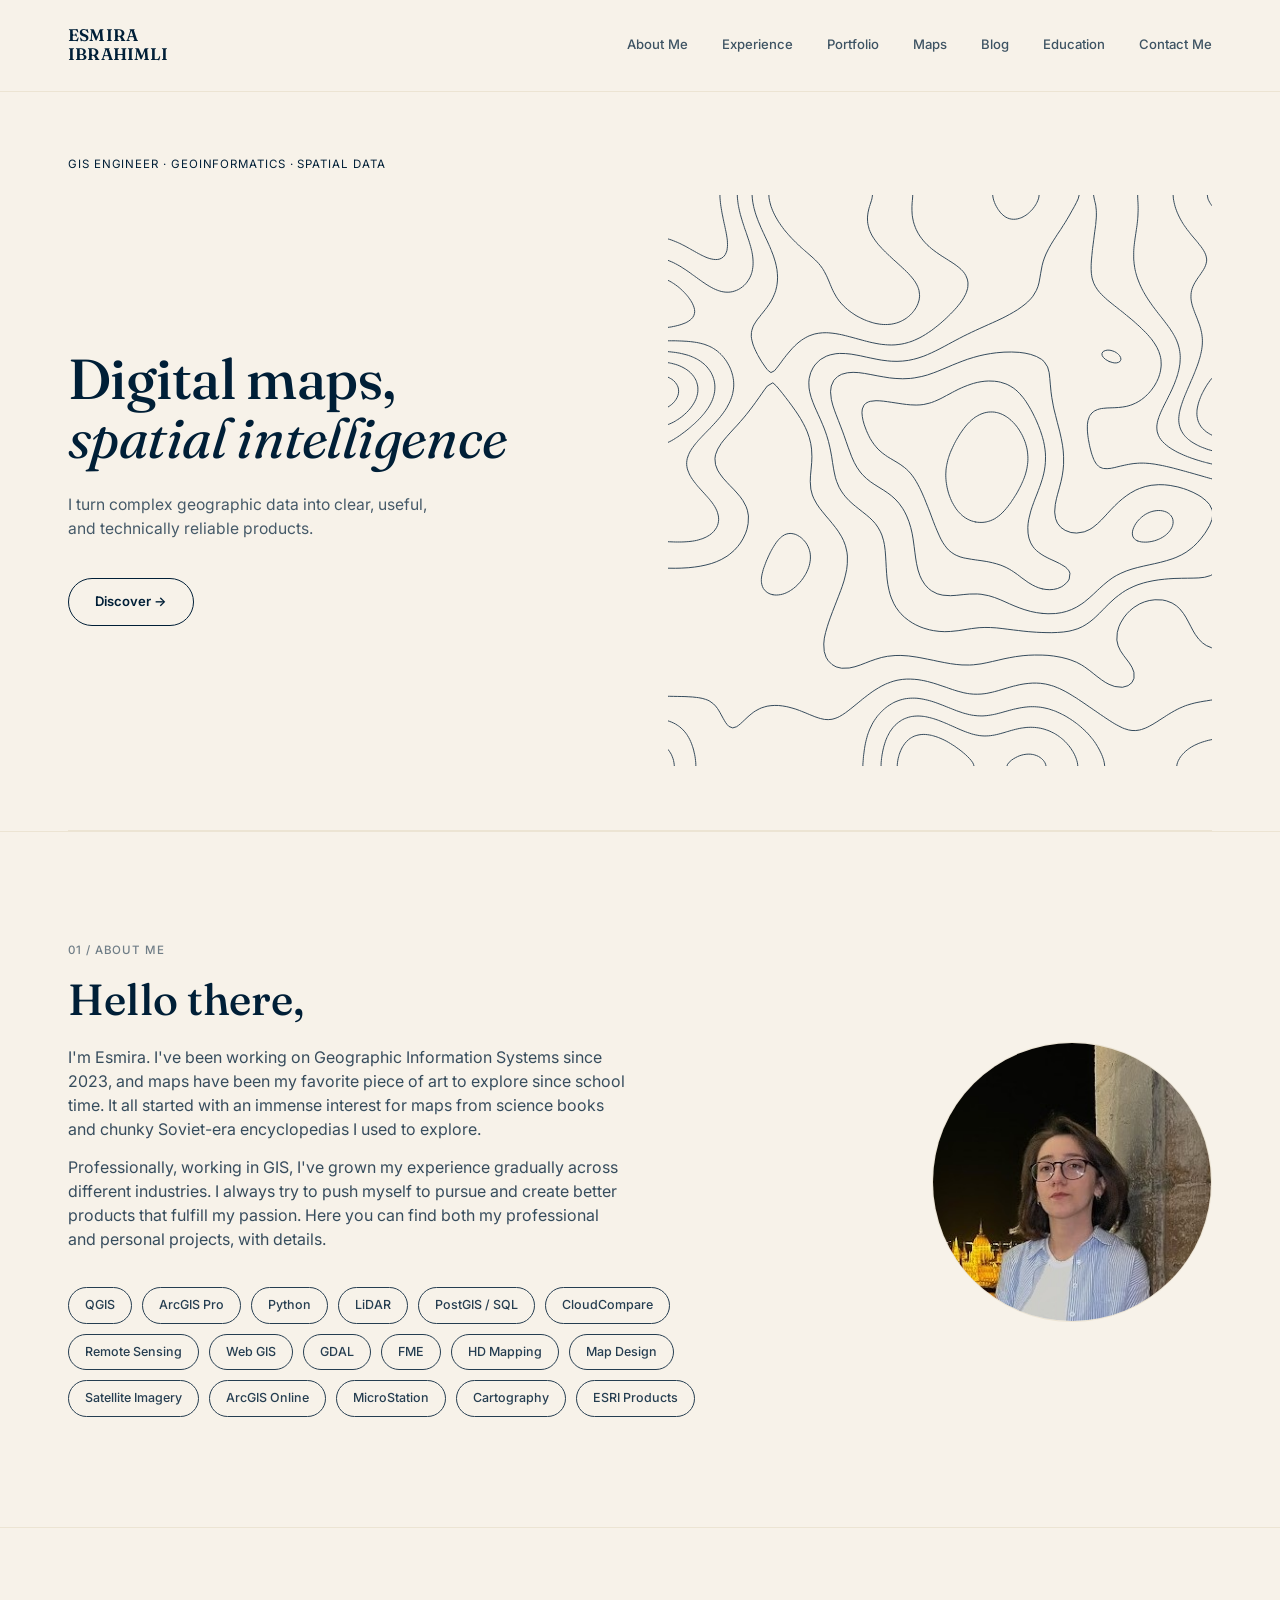
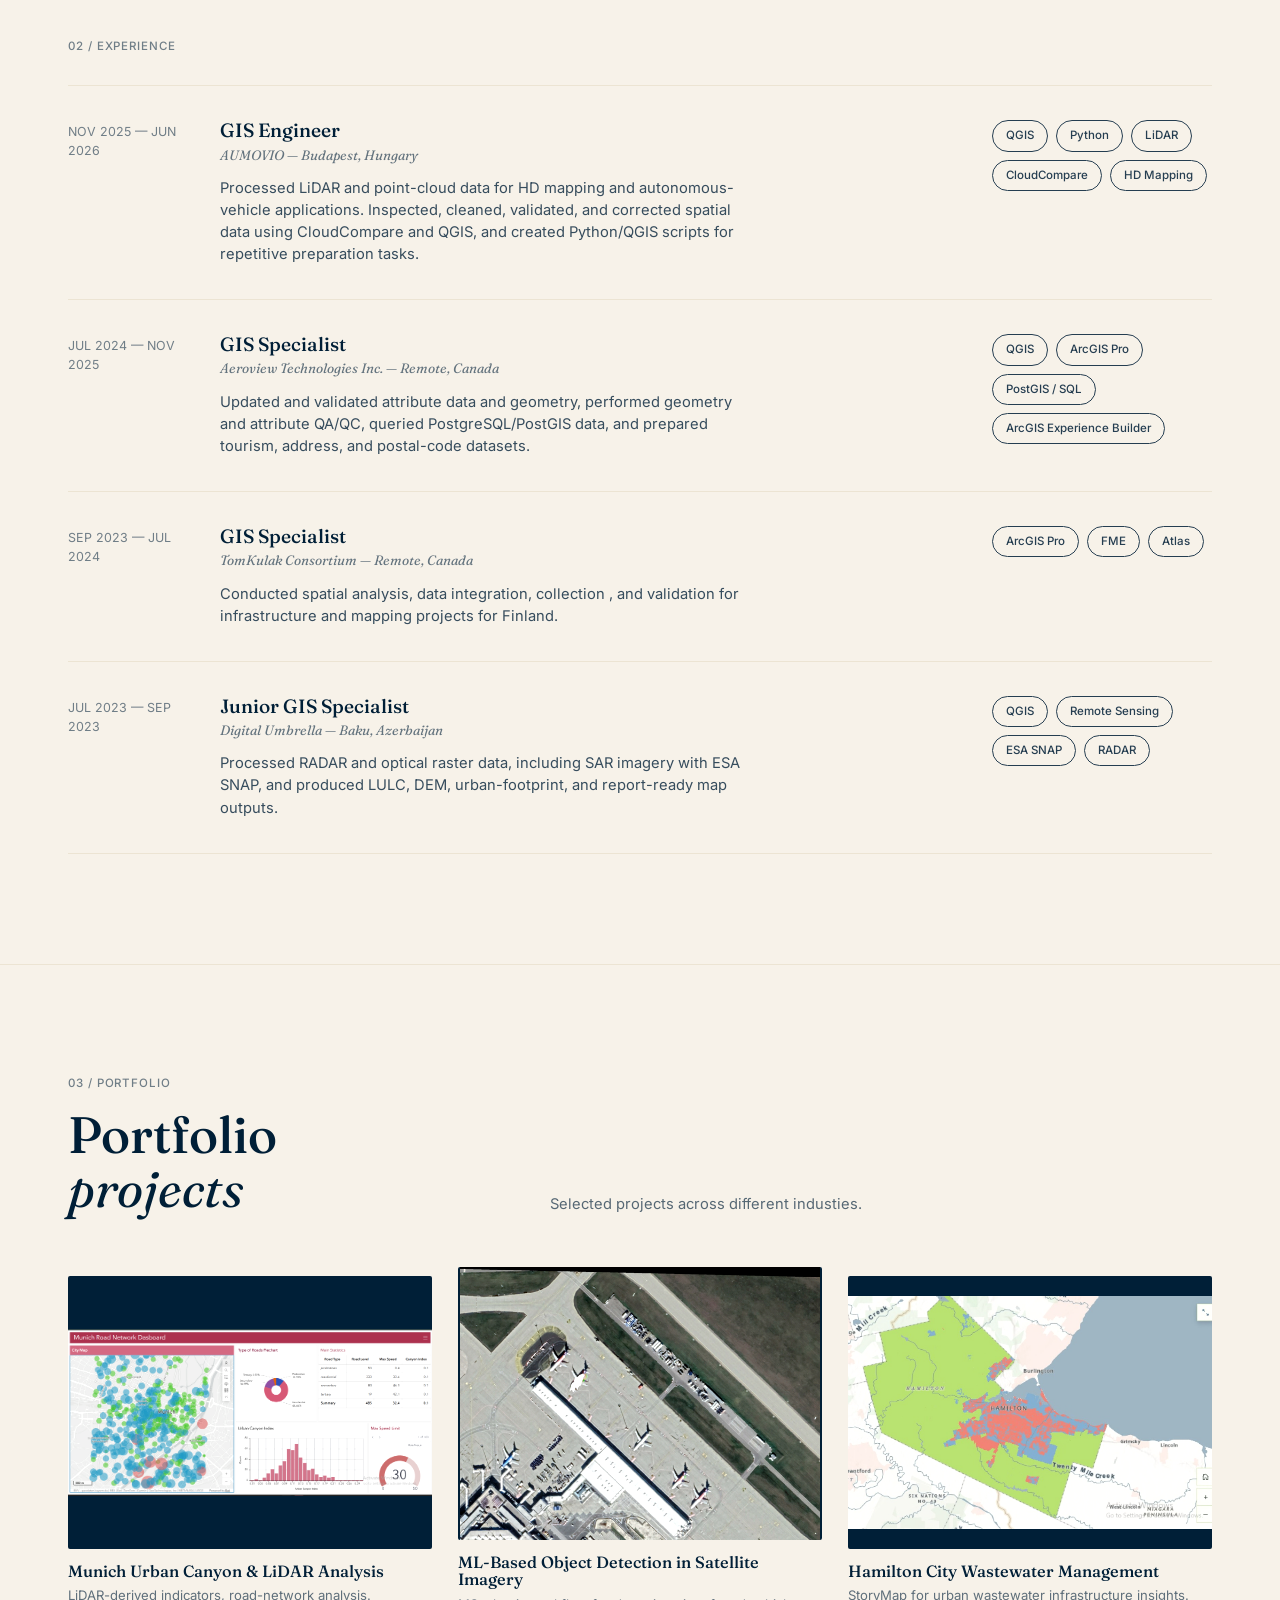
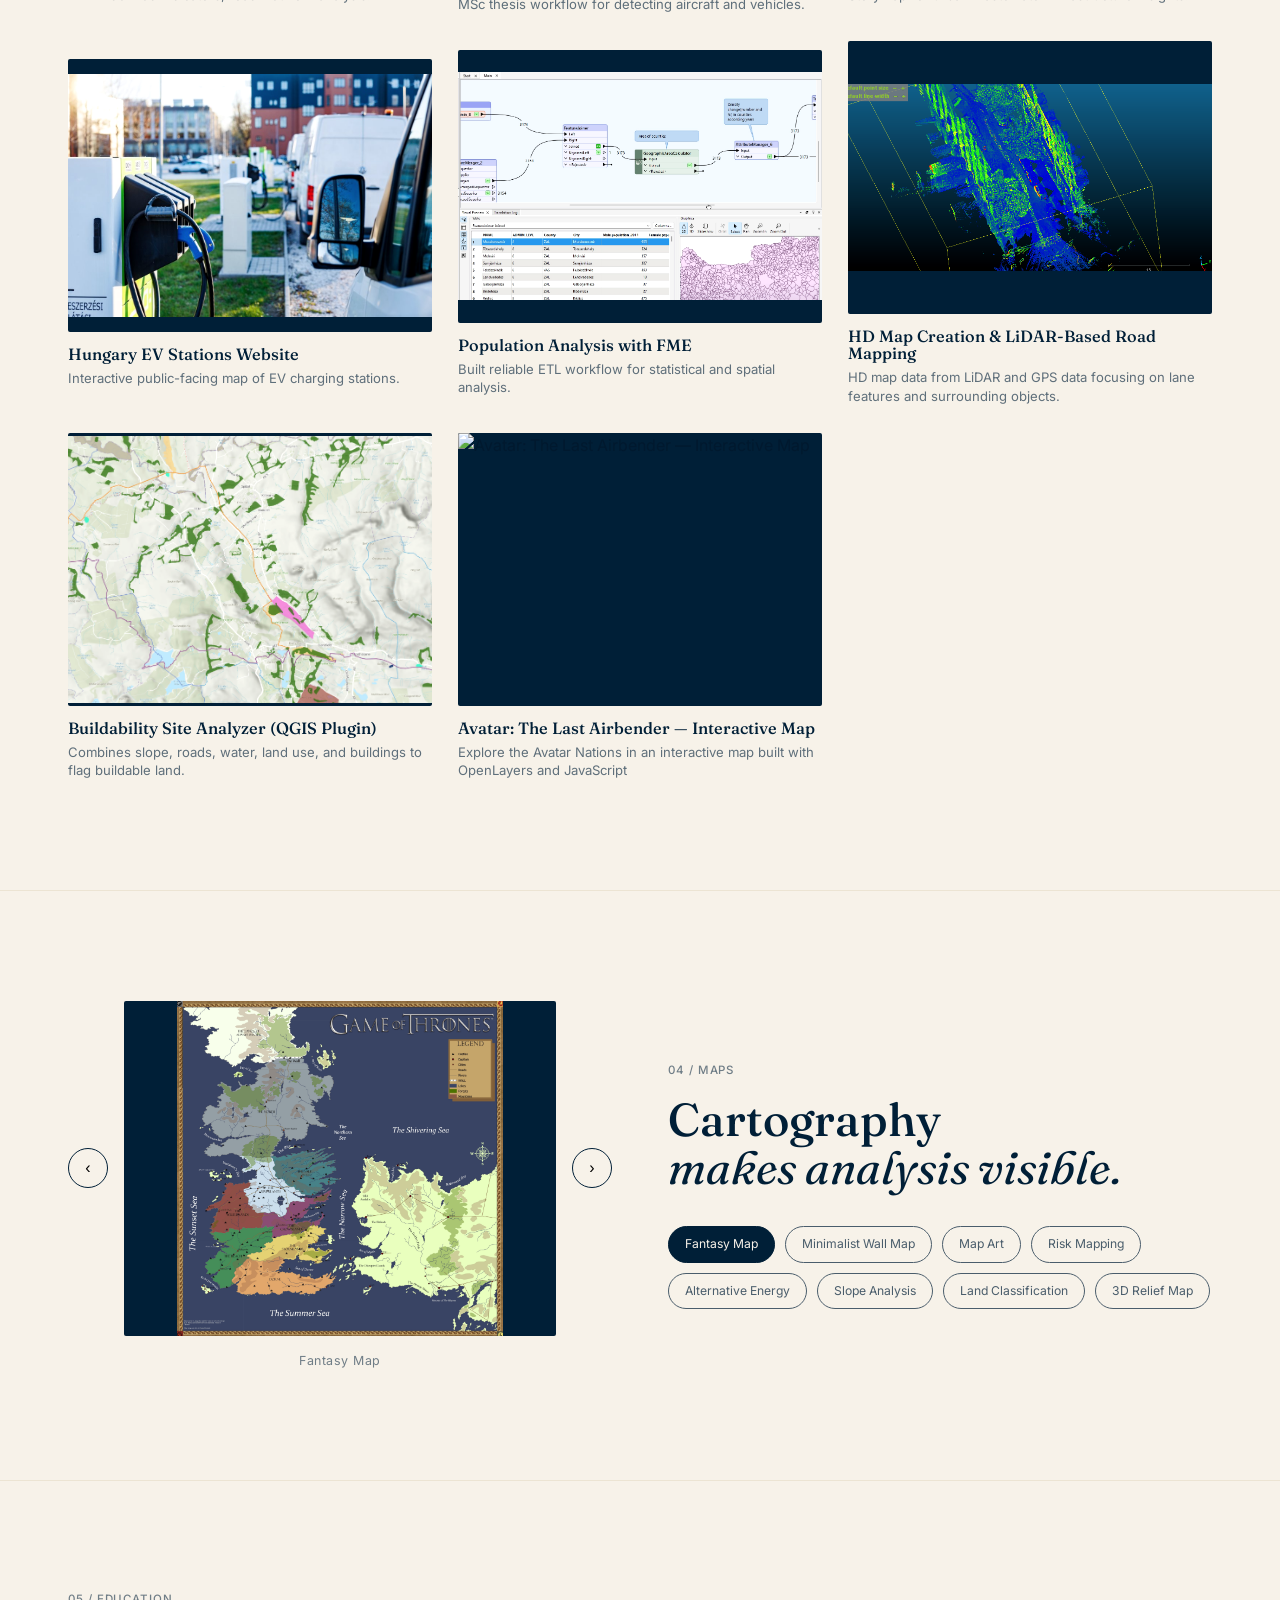
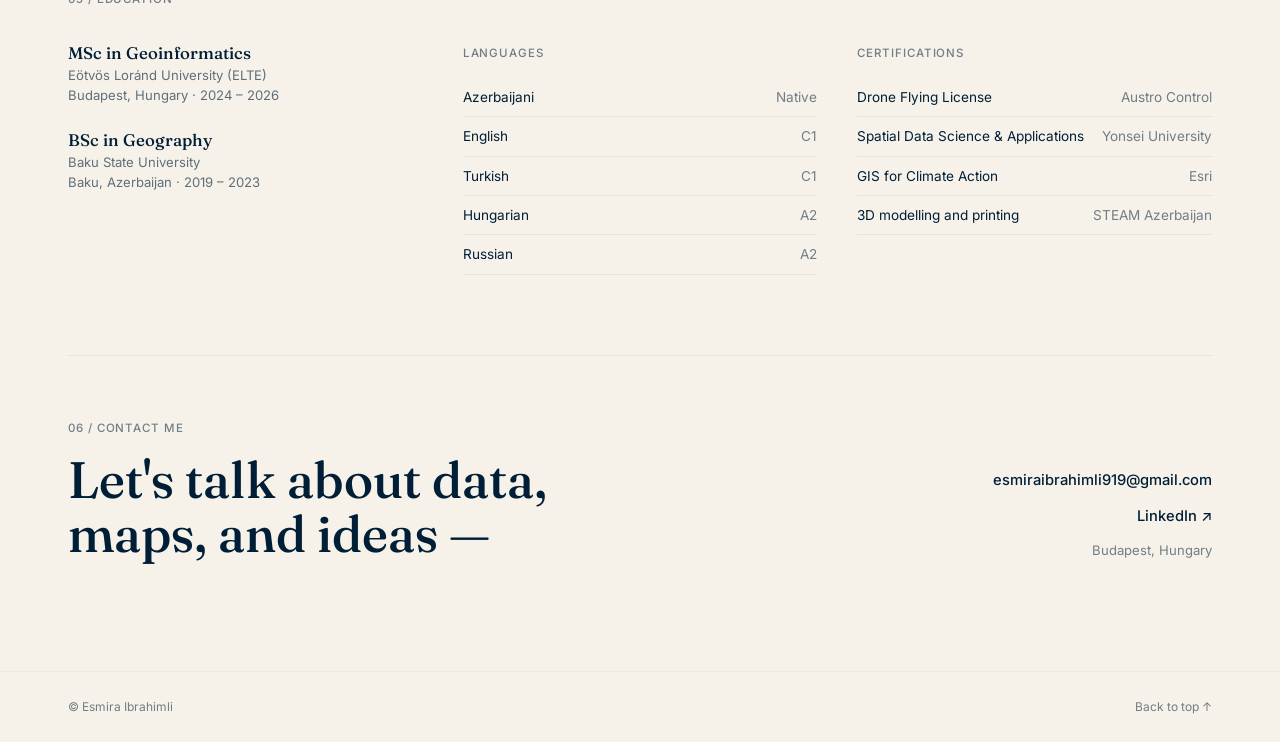
==== commit 9f3abcf8: "Update index.html" ====
--- a/index.html
+++ b/index.html
@@ -779,10 +779,11 @@
     },
     {
       name: "Avatar: The Last Airbender — Interactive Map",
-      blurb: "Explore the Four Nations in an interactive map built with OpenLayers and JavaScript",
+      blurb: "Explore the Avatar Nations in an interactive map built with OpenLayers and JavaScript",
       desc: "A fun personal project bringing the world of Avatar: The Last Airbender to life through an interactive fantasy map. Explore the Four Nations with custom icons, labels, and image popups. Built with OpenLayers, JavaScript, HTML/CSS, and GeoJSON.",
-      img: "images/avatar-map.png"
-    },
+      img:"images/avatar-map.jpg",
+      url: "https://avatar-last-airbender-map.esmiraibrahimli.com/"
+    }
     
   ];
 
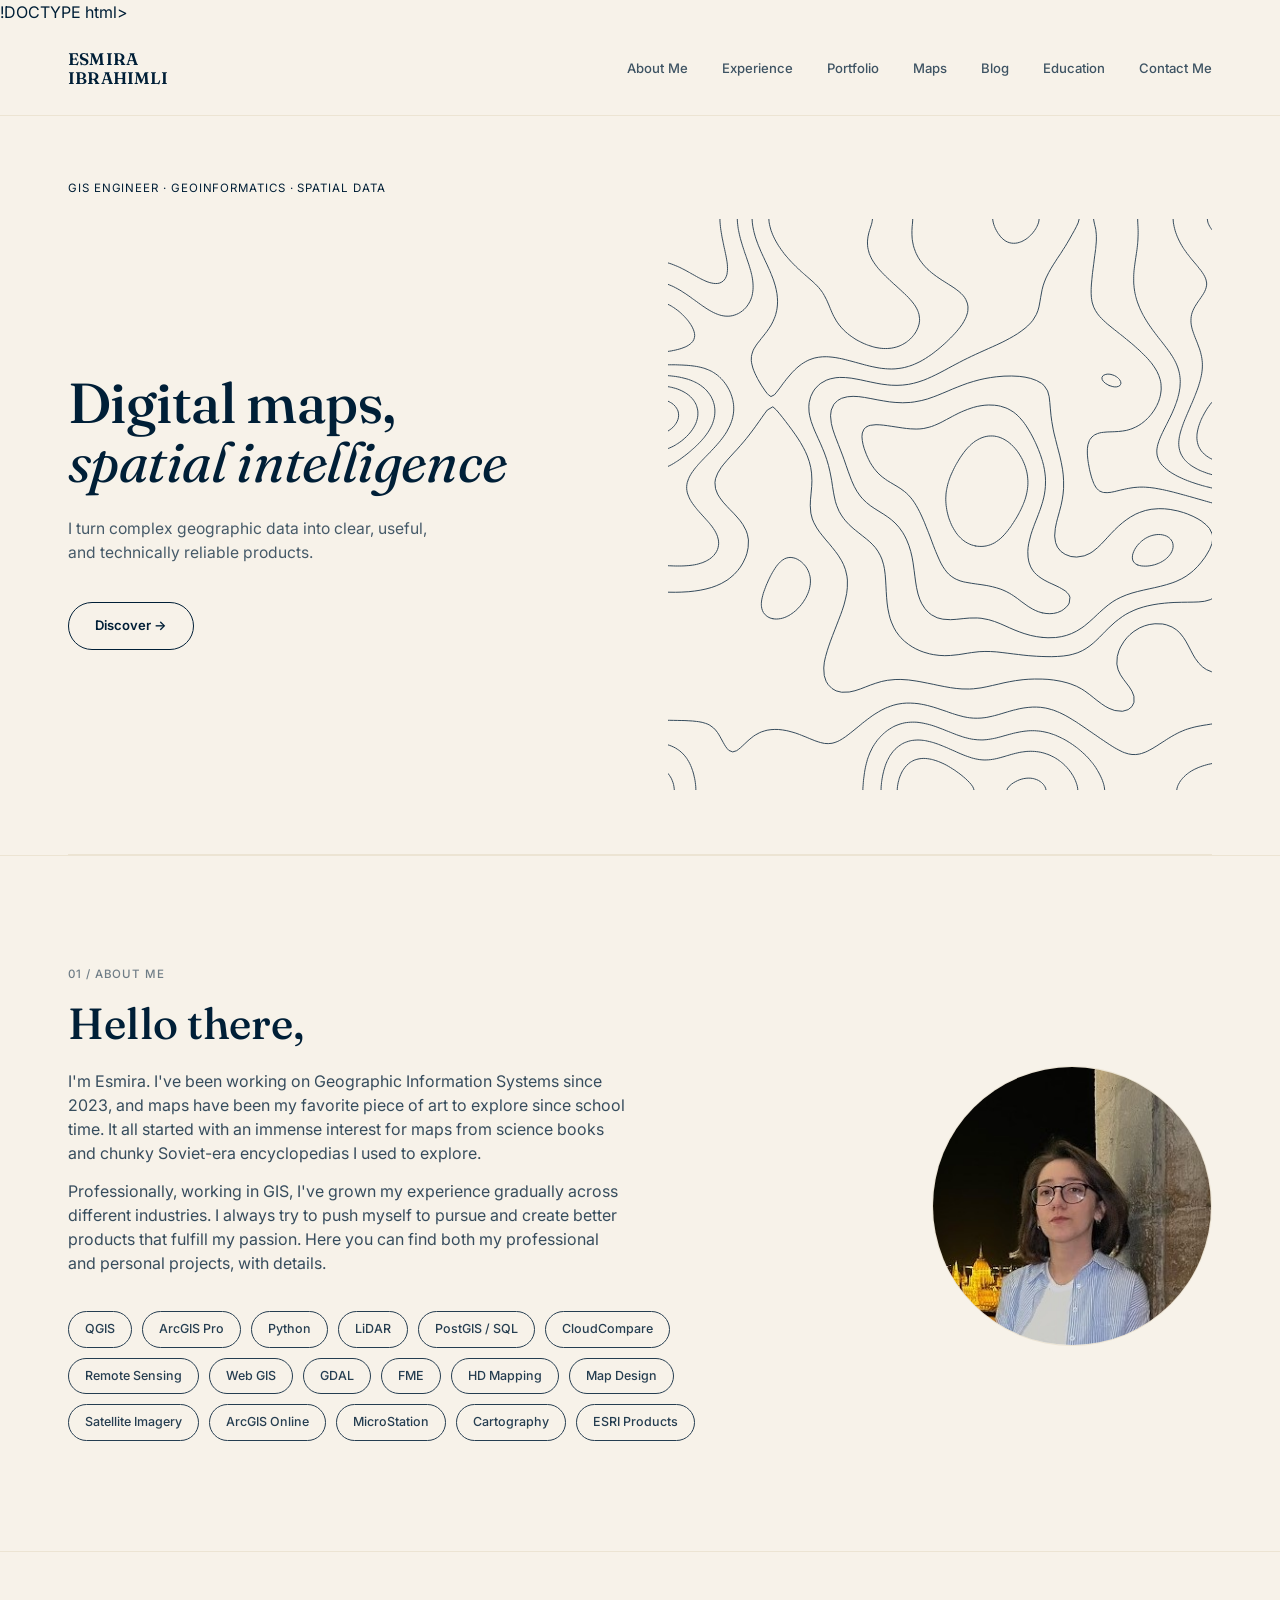
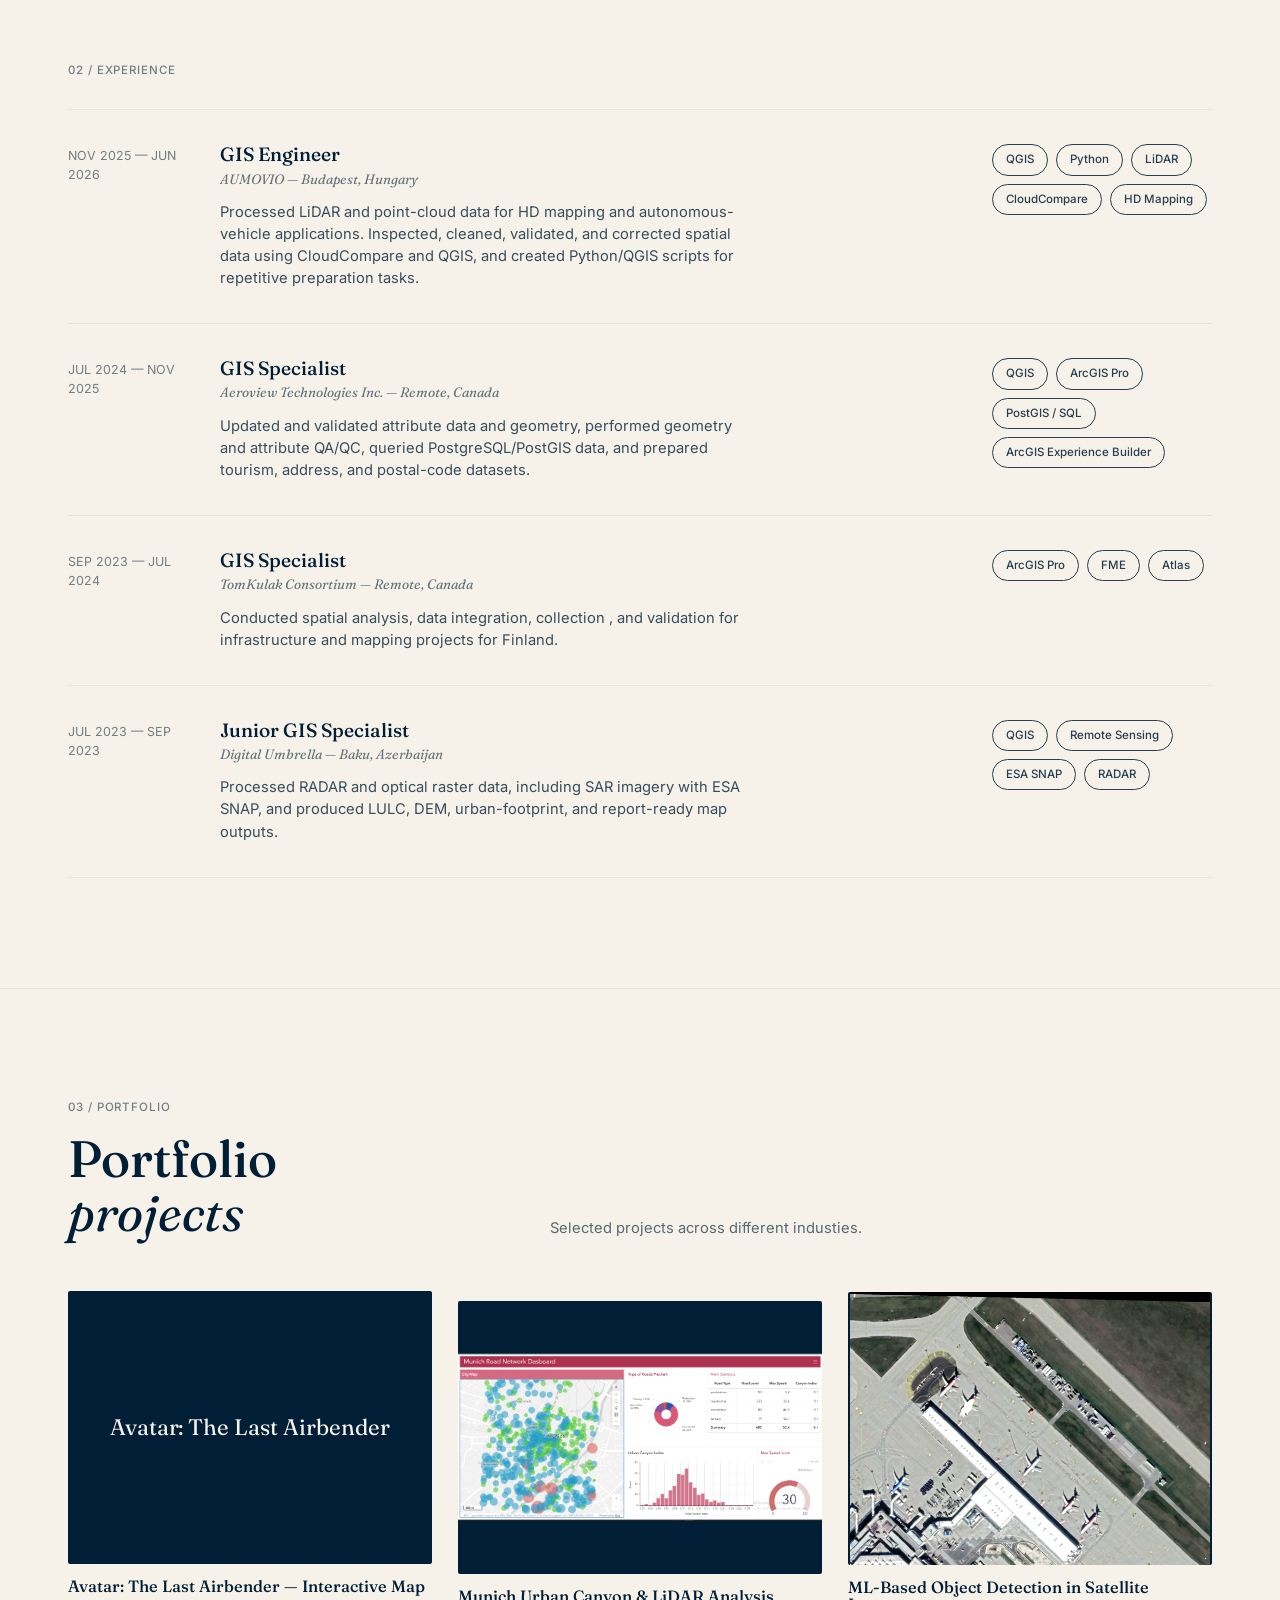
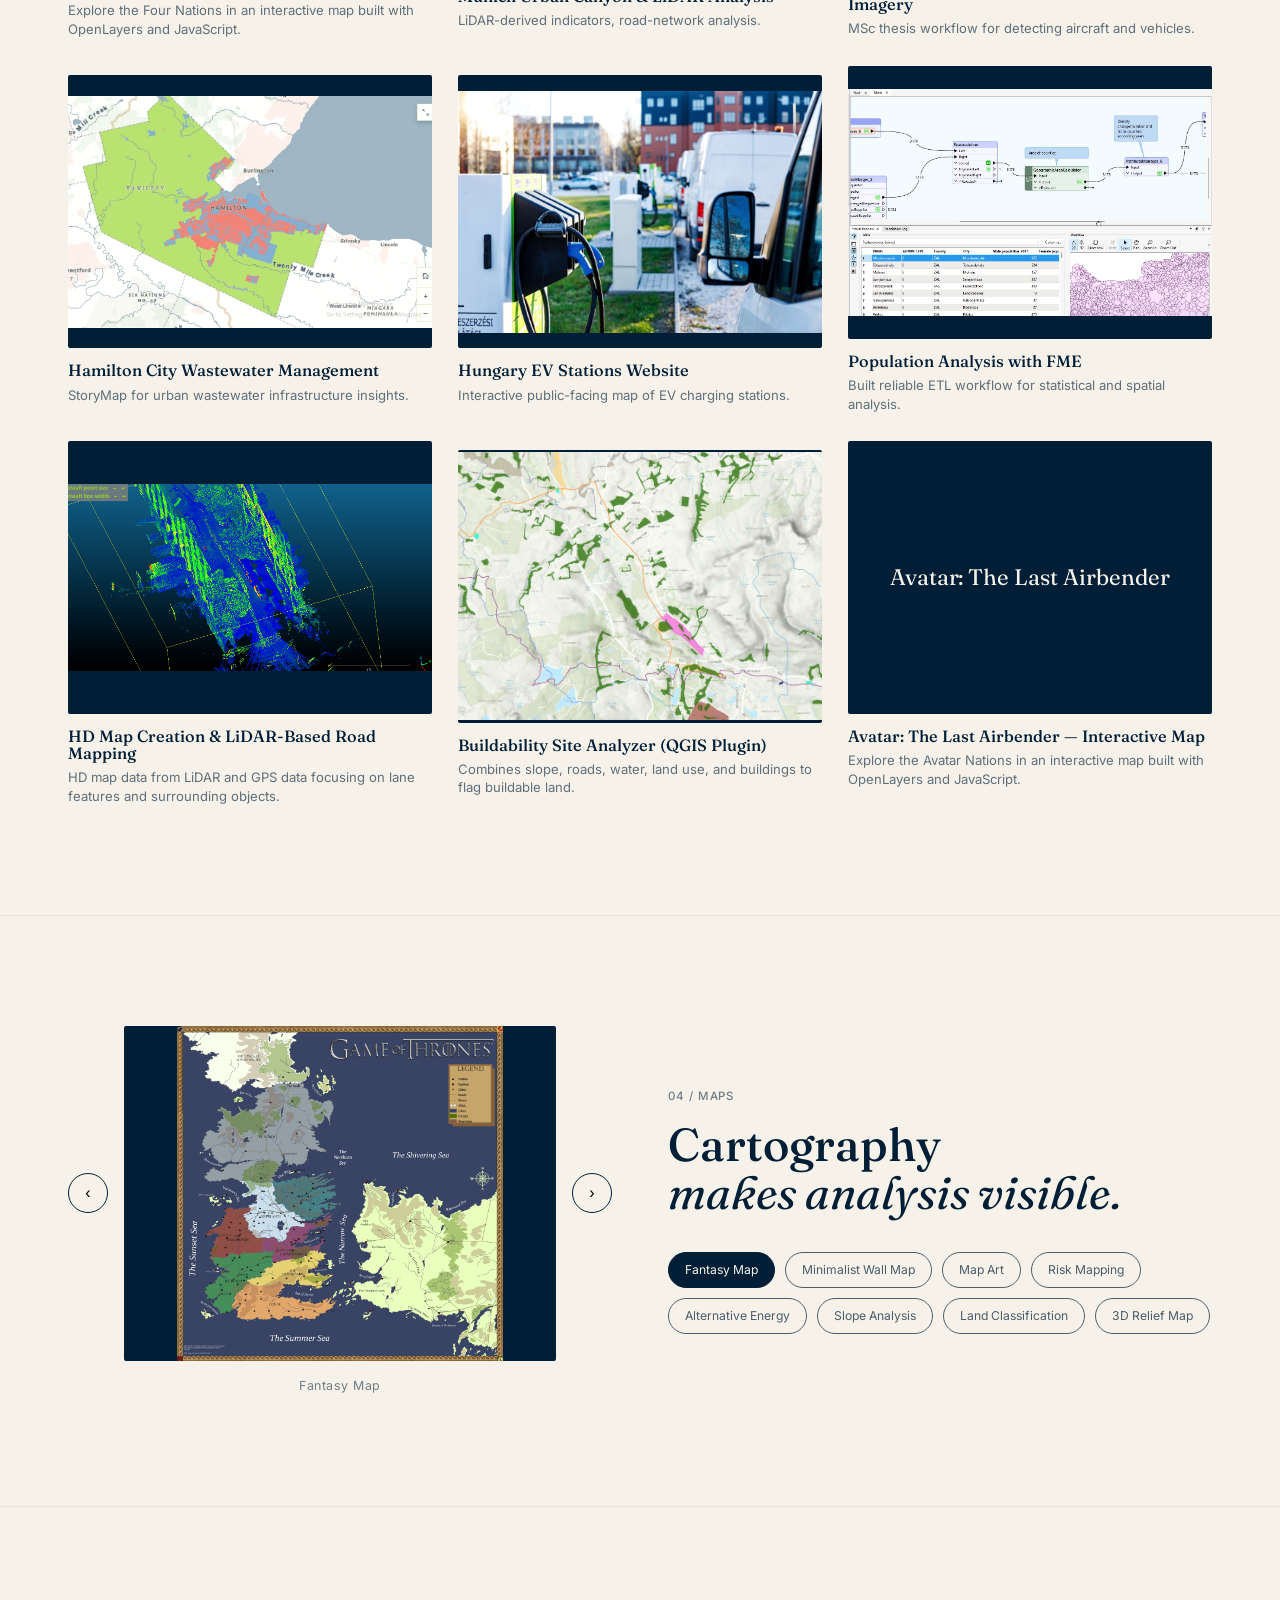
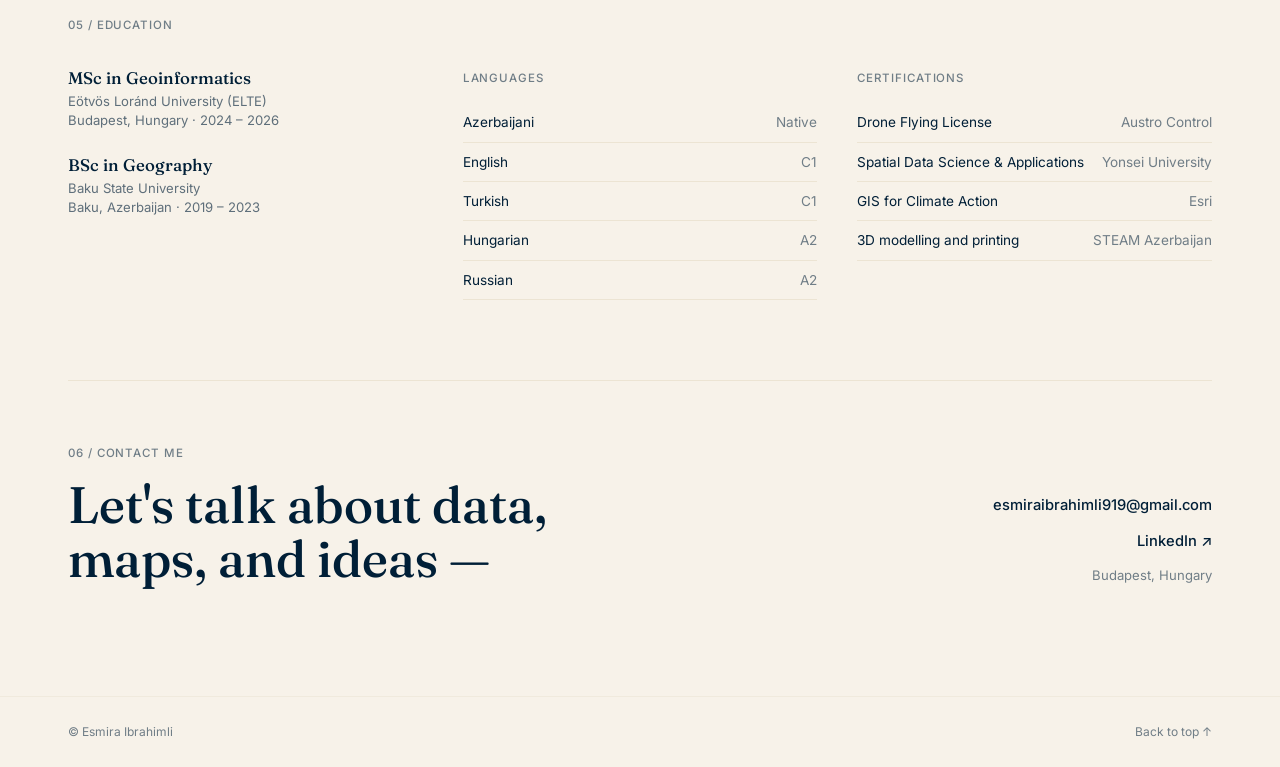
==== commit 3602790b: "Update index.html" ====
--- a/index.html
+++ b/index.html
@@ -1,4 +1,4 @@
-<!DOCTYPE html>
+!DOCTYPE html>
 <html lang="en">
 <head>
 <meta charset="UTF-8">
@@ -265,6 +265,15 @@
   }
   .proj-card:hover h3{opacity:0.6;}
   .proj-card p{font-size:0.82rem;opacity:0.62;line-height:1.4;}
+
+  .proj-card:focus-visible{outline:2px solid var(--navy);outline-offset:6px;}
+  .avatar-placeholder{
+    height:100%;align-items:center;justify-content:center;
+    padding:24px;color:var(--cream);text-align:center;
+    font-family:var(--serif);font-size:1.4rem;
+  }
+  .avatar-placeholder:not([hidden]){display:flex;}
+  .proj-thumb img[hidden]{display:none;}
 
   /* ---------- MAPS ---------- */
   .maps-grid{
@@ -735,6 +744,12 @@
 
   // ---- Portfolio projects data (edit / replace freely) ----
   const projects = [
+    {
+      name: "Avatar: The Last Airbender — Interactive Map",
+      blurb: "Explore the Four Nations in an interactive map built with OpenLayers and JavaScript.",
+      img: "images/avatar-map.jpg",
+      url: "https://avatar-last-airbender-map.esmiraibrahimli.com/"
+    },
     {
       name: "Munich Urban Canyon & LiDAR Analysis",
       blurb: "LiDAR-derived indicators, road-network analysis.",
@@ -779,9 +794,9 @@
     },
     {
       name: "Avatar: The Last Airbender — Interactive Map",
-      blurb: "Explore the Avatar Nations in an interactive map built with OpenLayers and JavaScript",
-      desc: "A fun personal project bringing the world of Avatar: The Last Airbender to life through an interactive fantasy map. Explore the Four Nations with custom icons, labels, and image popups. Built with OpenLayers, JavaScript, HTML/CSS, and GeoJSON.",
-      img:"images/avatar-map.jpg",
+      blurb: "Explore the Avatar Nations in an interactive map built with OpenLayers and JavaScript.",
+      desc: " A fun personal project bringing the world of Avatar: The Last Airbender to life through an interactive fantasy map. Explore the Four Nations with custom icons, labels, and image popups. Built with OpenLayers, JavaScript, HTML/CSS, and GeoJSON.",
+      img: "images/avatar-map.jpg",
       url: "https://avatar-last-airbender-map.esmiraibrahimli.com/"
     }
     
@@ -789,14 +804,34 @@
 
   const projGrid = document.getElementById('projGrid');
   projects.forEach((p, i) => {
-    const btn = document.createElement('button');
+    const btn = document.createElement(p.url ? 'a' : 'button');
     btn.className = 'proj-card';
+    if (p.url) {
+      btn.href = p.url;
+      btn.target = '_blank';
+      btn.rel = 'noopener noreferrer';
+      btn.setAttribute('aria-label', p.name + ' (opens in a new tab)');
+    }
     btn.innerHTML = `
       <div class="proj-thumb"><img src="${p.img}" alt="${p.name}"></div>
       <h3>${p.name}</h3>
       <p>${p.blurb}</p>
     `;
-    btn.addEventListener('click', () => openProjModal(i));
+    if (p.url) {
+      const thumbnail = btn.querySelector('.proj-thumb');
+      const image = thumbnail.querySelector('img');
+      const placeholder = document.createElement('span');
+      placeholder.className = 'avatar-placeholder';
+      placeholder.textContent = 'Avatar: The Last Airbender';
+      thumbnail.appendChild(placeholder);
+      const showImage = () => { placeholder.hidden = true; image.hidden = false; };
+      const showPlaceholder = () => { placeholder.hidden = false; image.hidden = true; };
+      image.addEventListener('load', showImage);
+      image.addEventListener('error', showPlaceholder);
+      if (image.complete) image.naturalWidth ? showImage() : showPlaceholder();
+    } else {
+      btn.addEventListener('click', () => openProjModal(i));
+    }
     projGrid.appendChild(btn);
   });
 
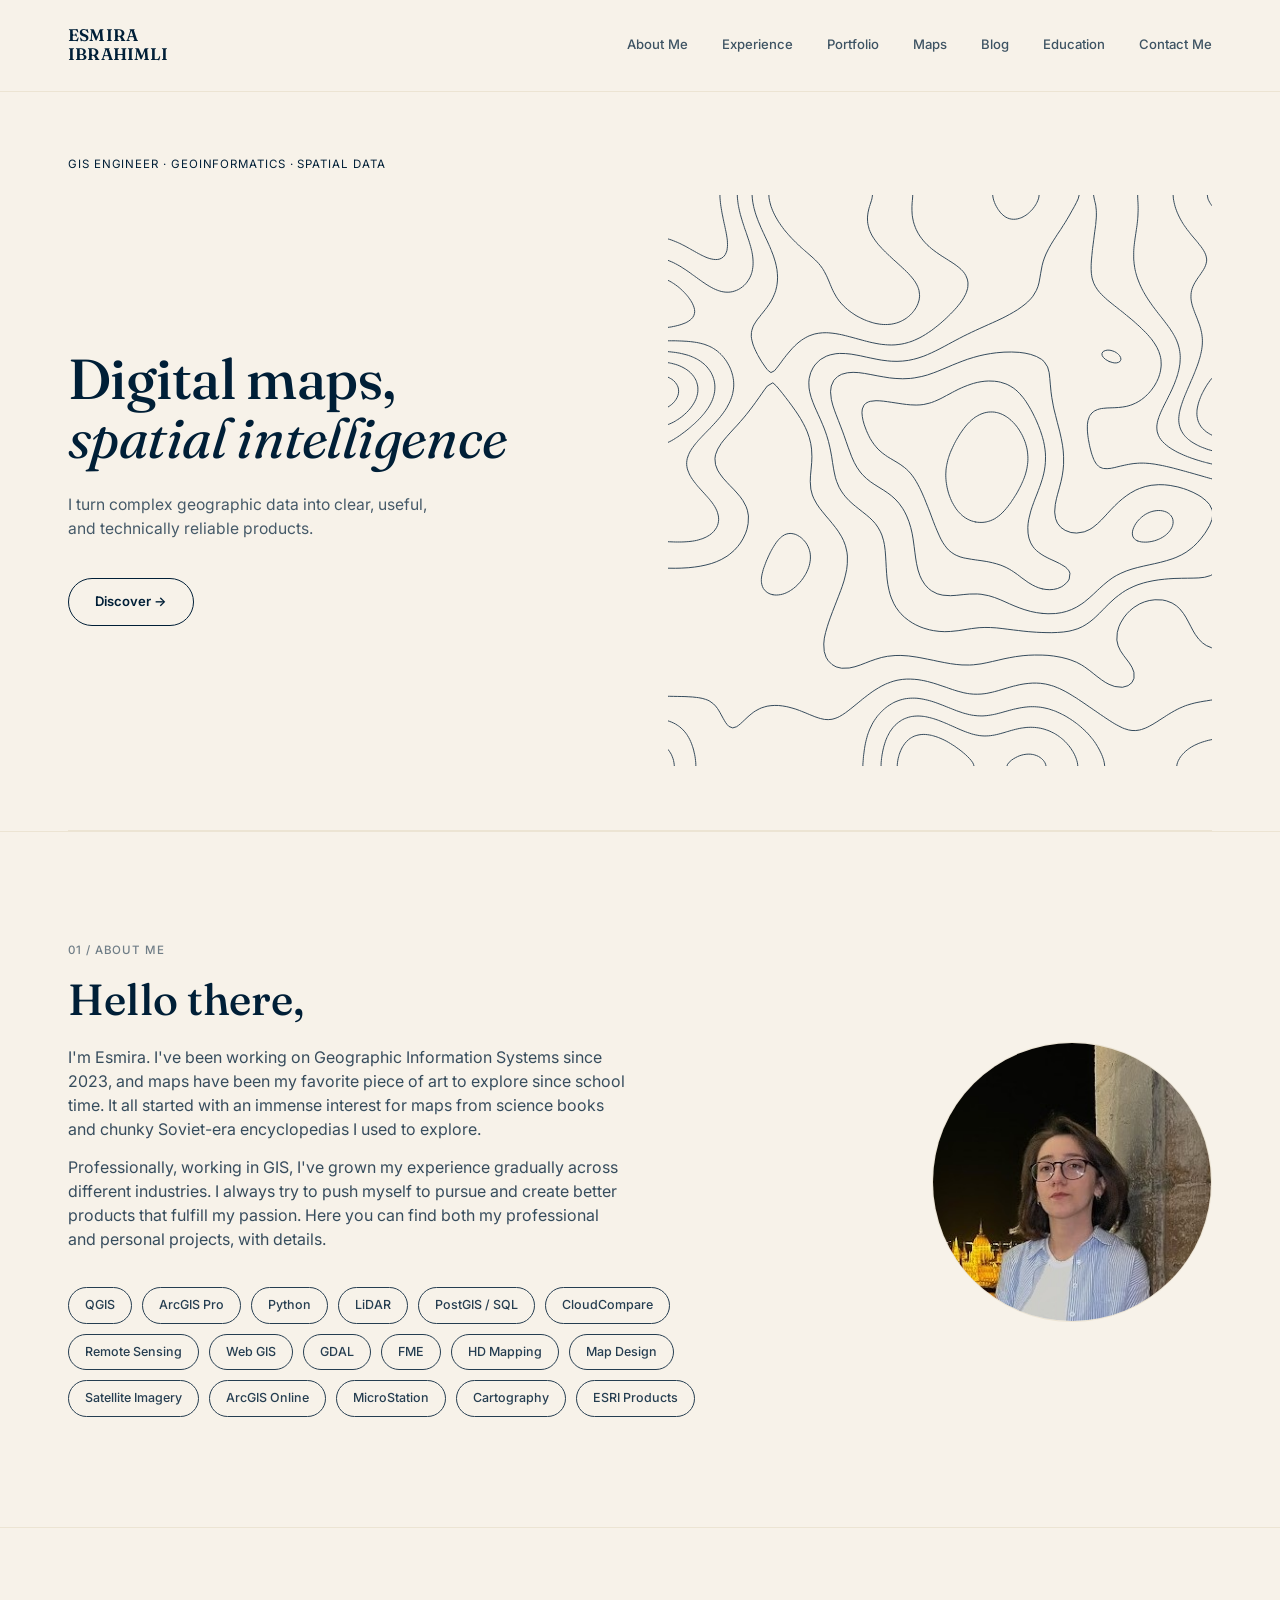
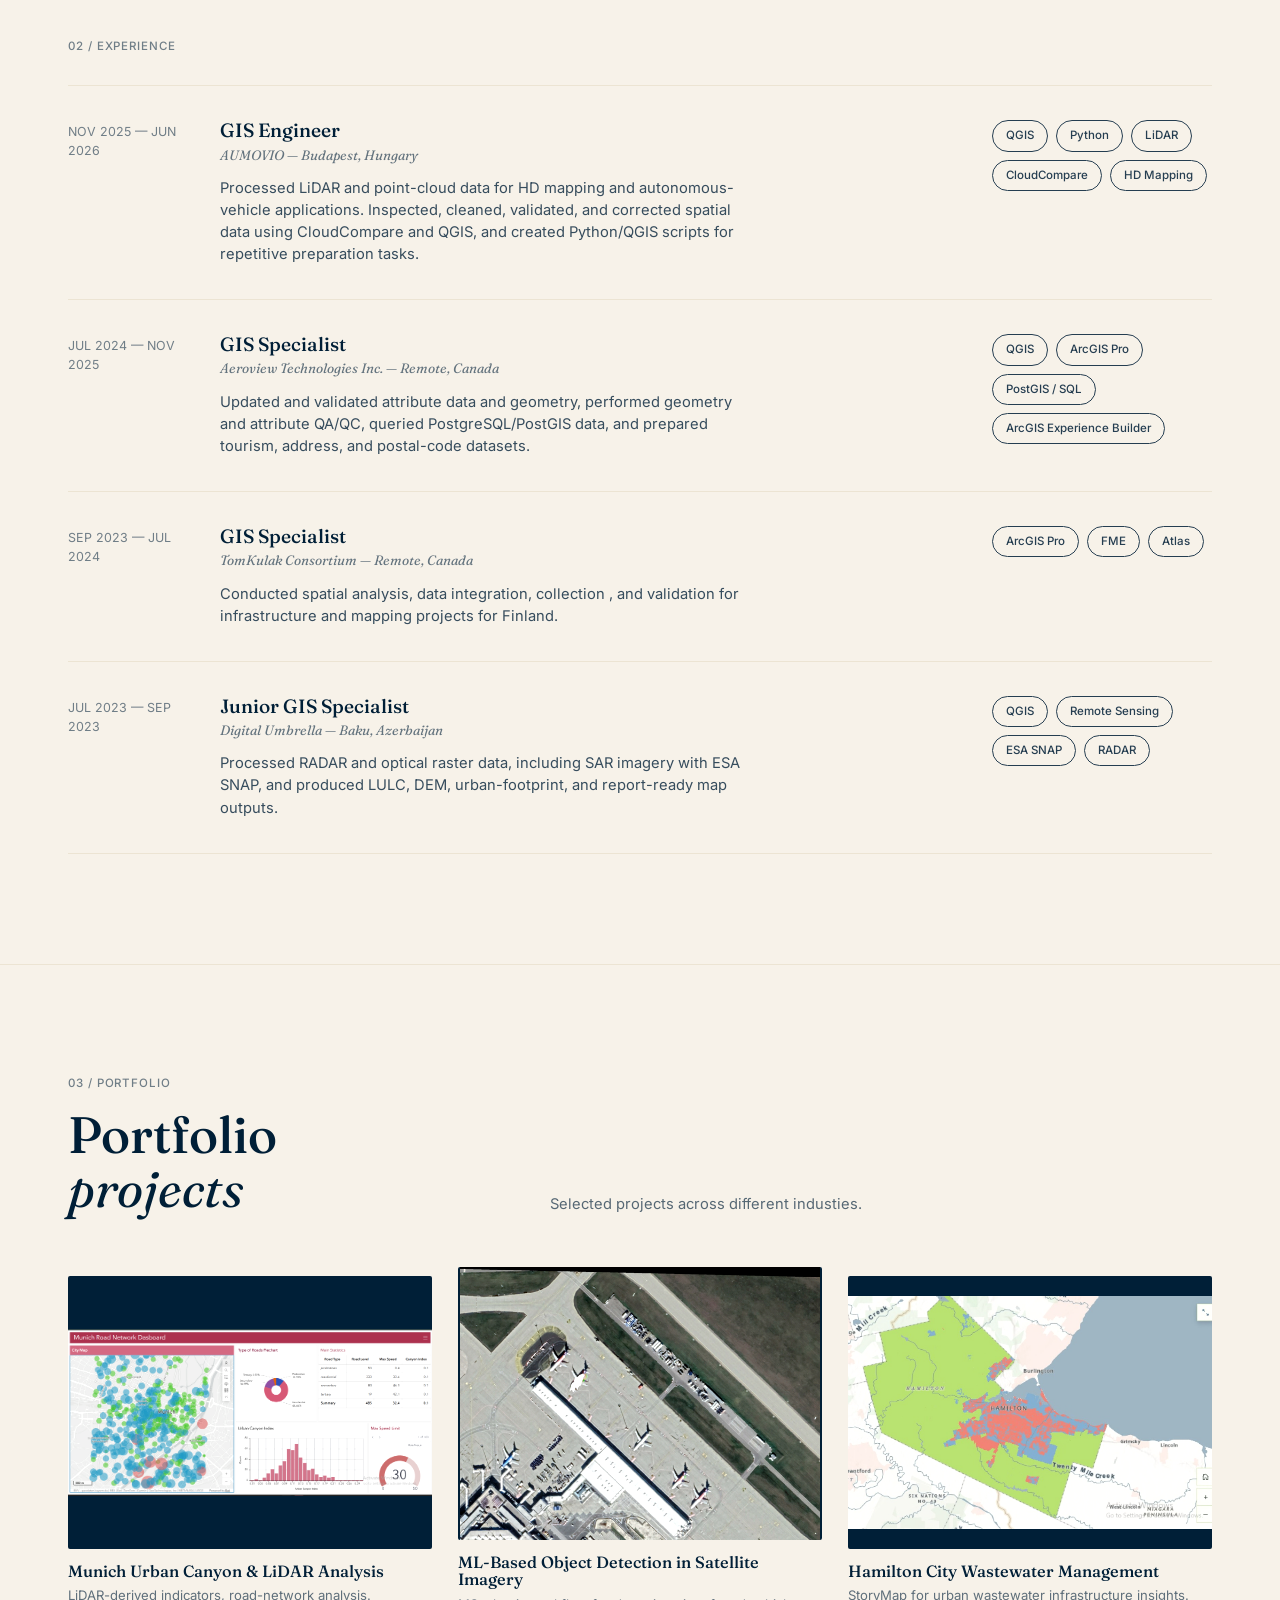
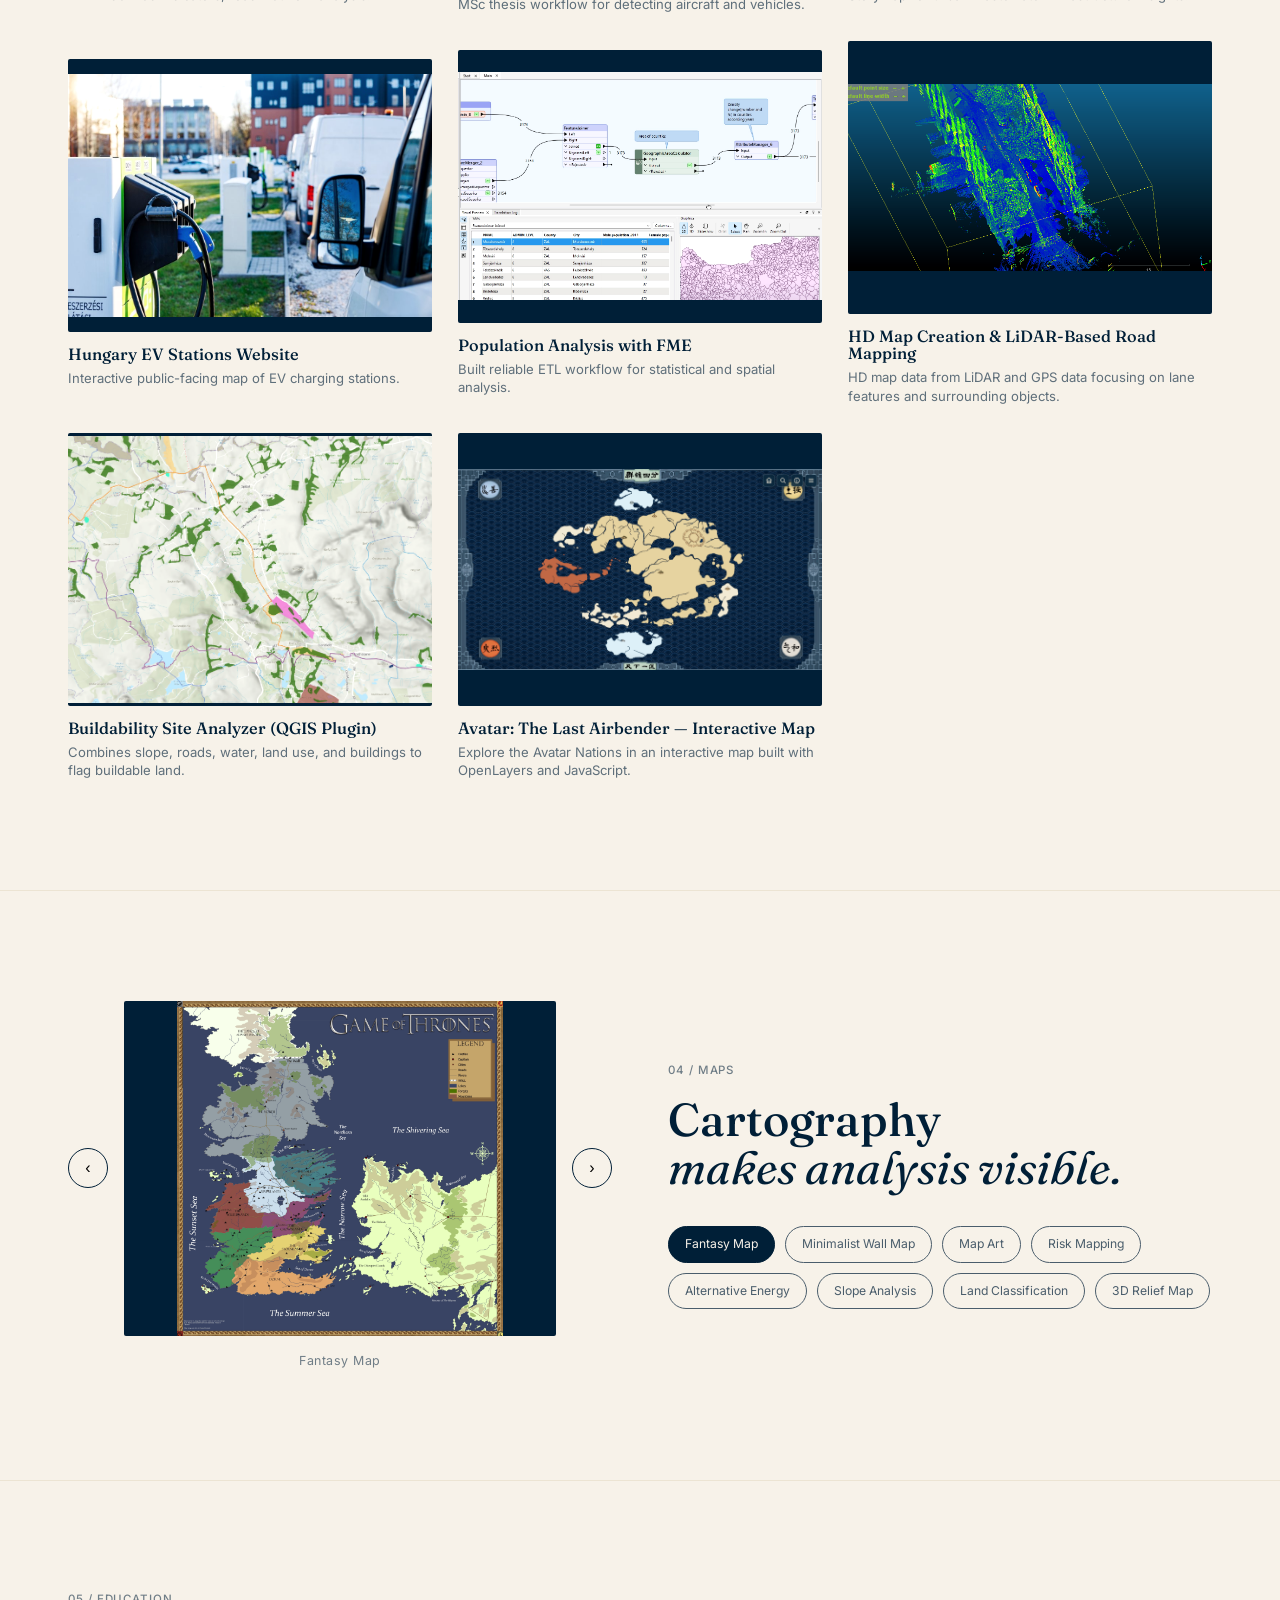
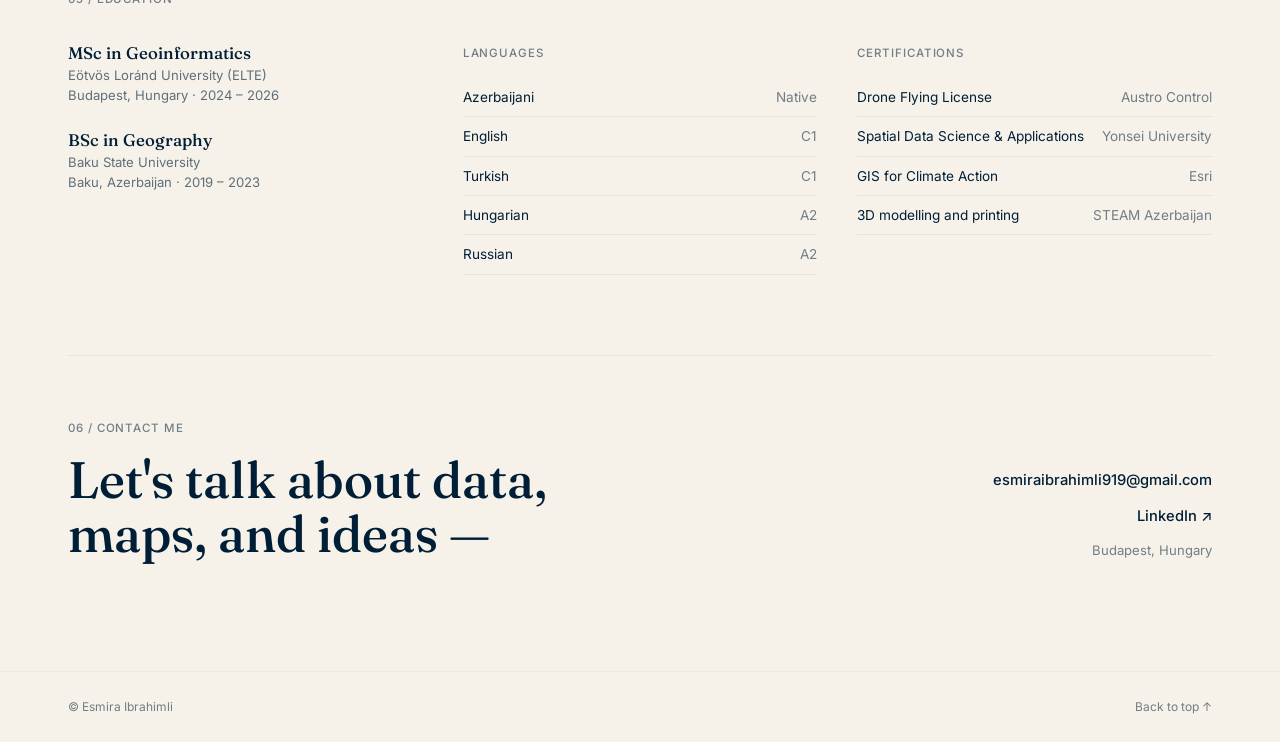
==== commit a4f01409: "Update index.html" ====
--- a/index.html
+++ b/index.html
@@ -1,4 +1,4 @@
-!DOCTYPE html>
+<!DOCTYPE html>
 <html lang="en">
 <head>
 <meta charset="UTF-8">
@@ -744,12 +744,6 @@
 
   // ---- Portfolio projects data (edit / replace freely) ----
   const projects = [
-    {
-      name: "Avatar: The Last Airbender — Interactive Map",
-      blurb: "Explore the Four Nations in an interactive map built with OpenLayers and JavaScript.",
-      img: "images/avatar-map.jpg",
-      url: "https://avatar-last-airbender-map.esmiraibrahimli.com/"
-    },
     {
       name: "Munich Urban Canyon & LiDAR Analysis",
       blurb: "LiDAR-derived indicators, road-network analysis.",
@@ -796,7 +790,7 @@
       name: "Avatar: The Last Airbender — Interactive Map",
       blurb: "Explore the Avatar Nations in an interactive map built with OpenLayers and JavaScript.",
       desc: " A fun personal project bringing the world of Avatar: The Last Airbender to life through an interactive fantasy map. Explore the Four Nations with custom icons, labels, and image popups. Built with OpenLayers, JavaScript, HTML/CSS, and GeoJSON.",
-      img: "images/avatar-map.jpg",
+      img: "images/avatar-map.png",
       url: "https://avatar-last-airbender-map.esmiraibrahimli.com/"
     }
     
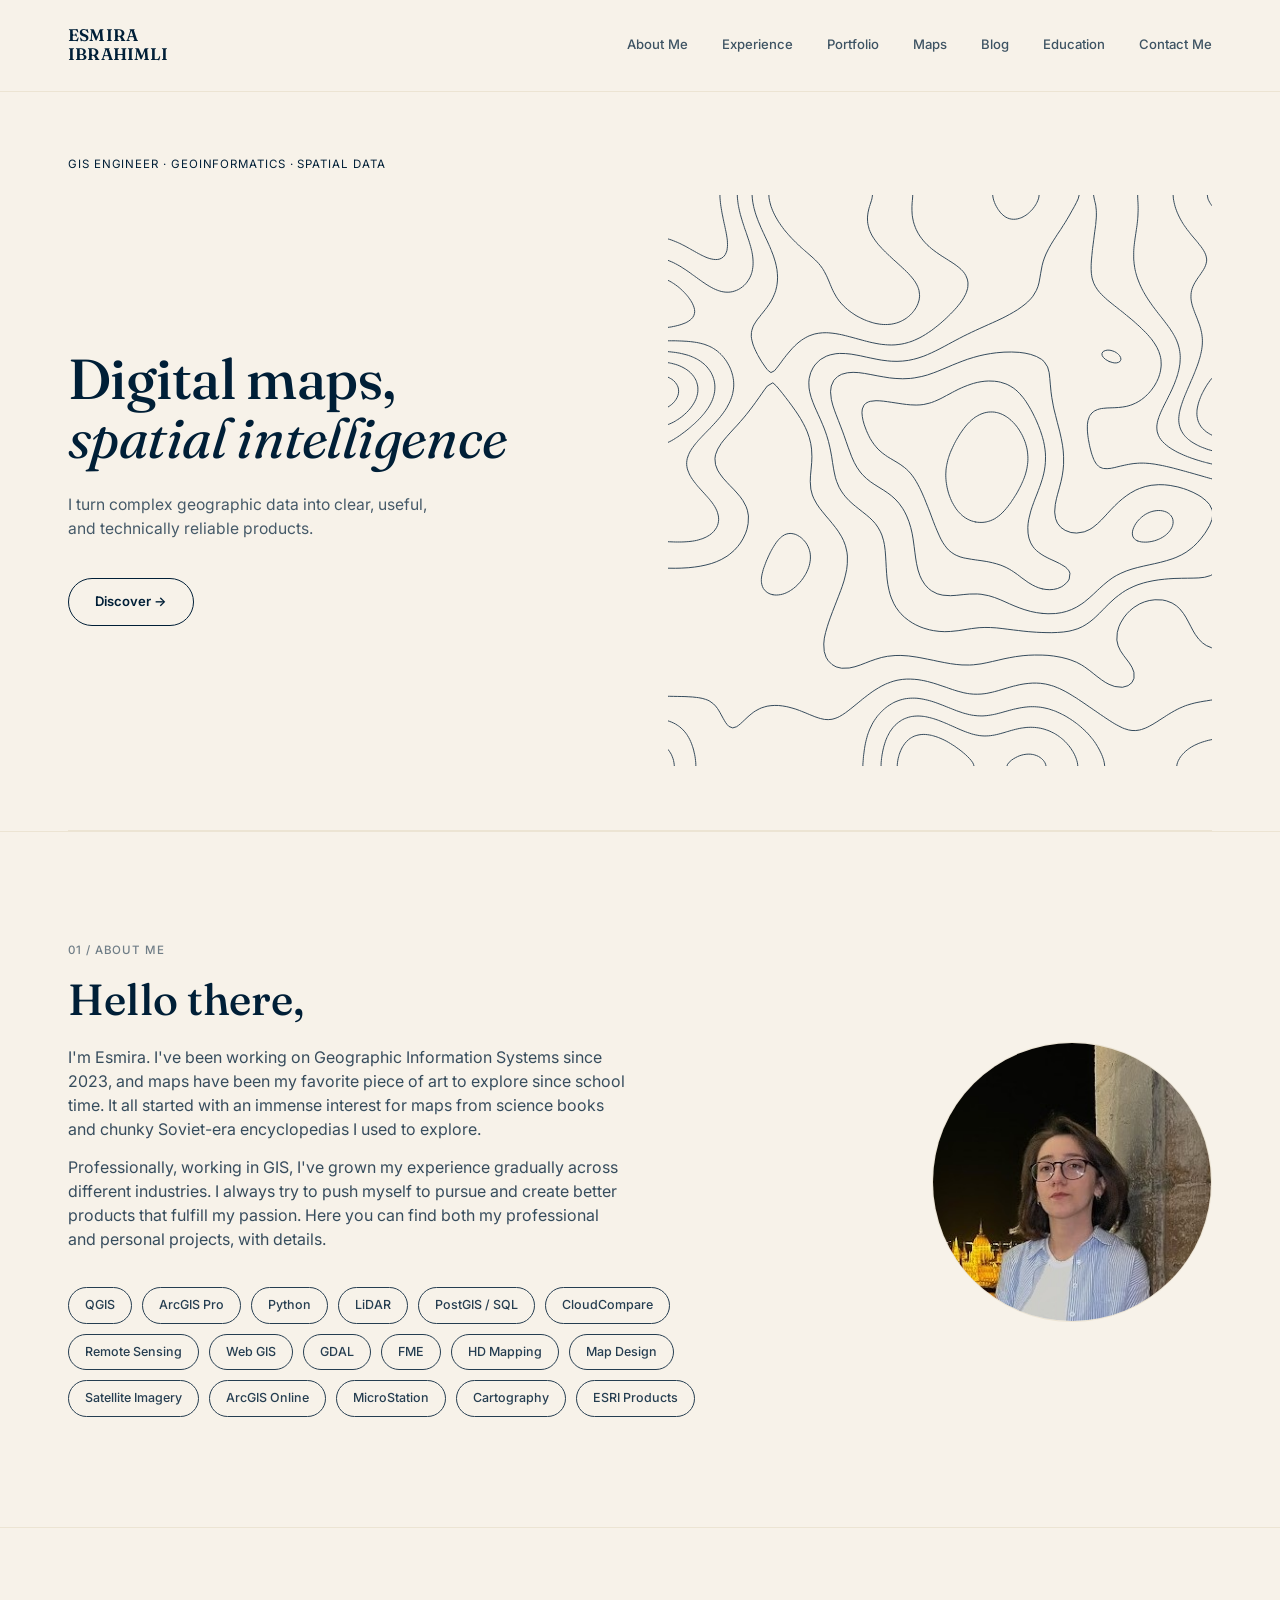
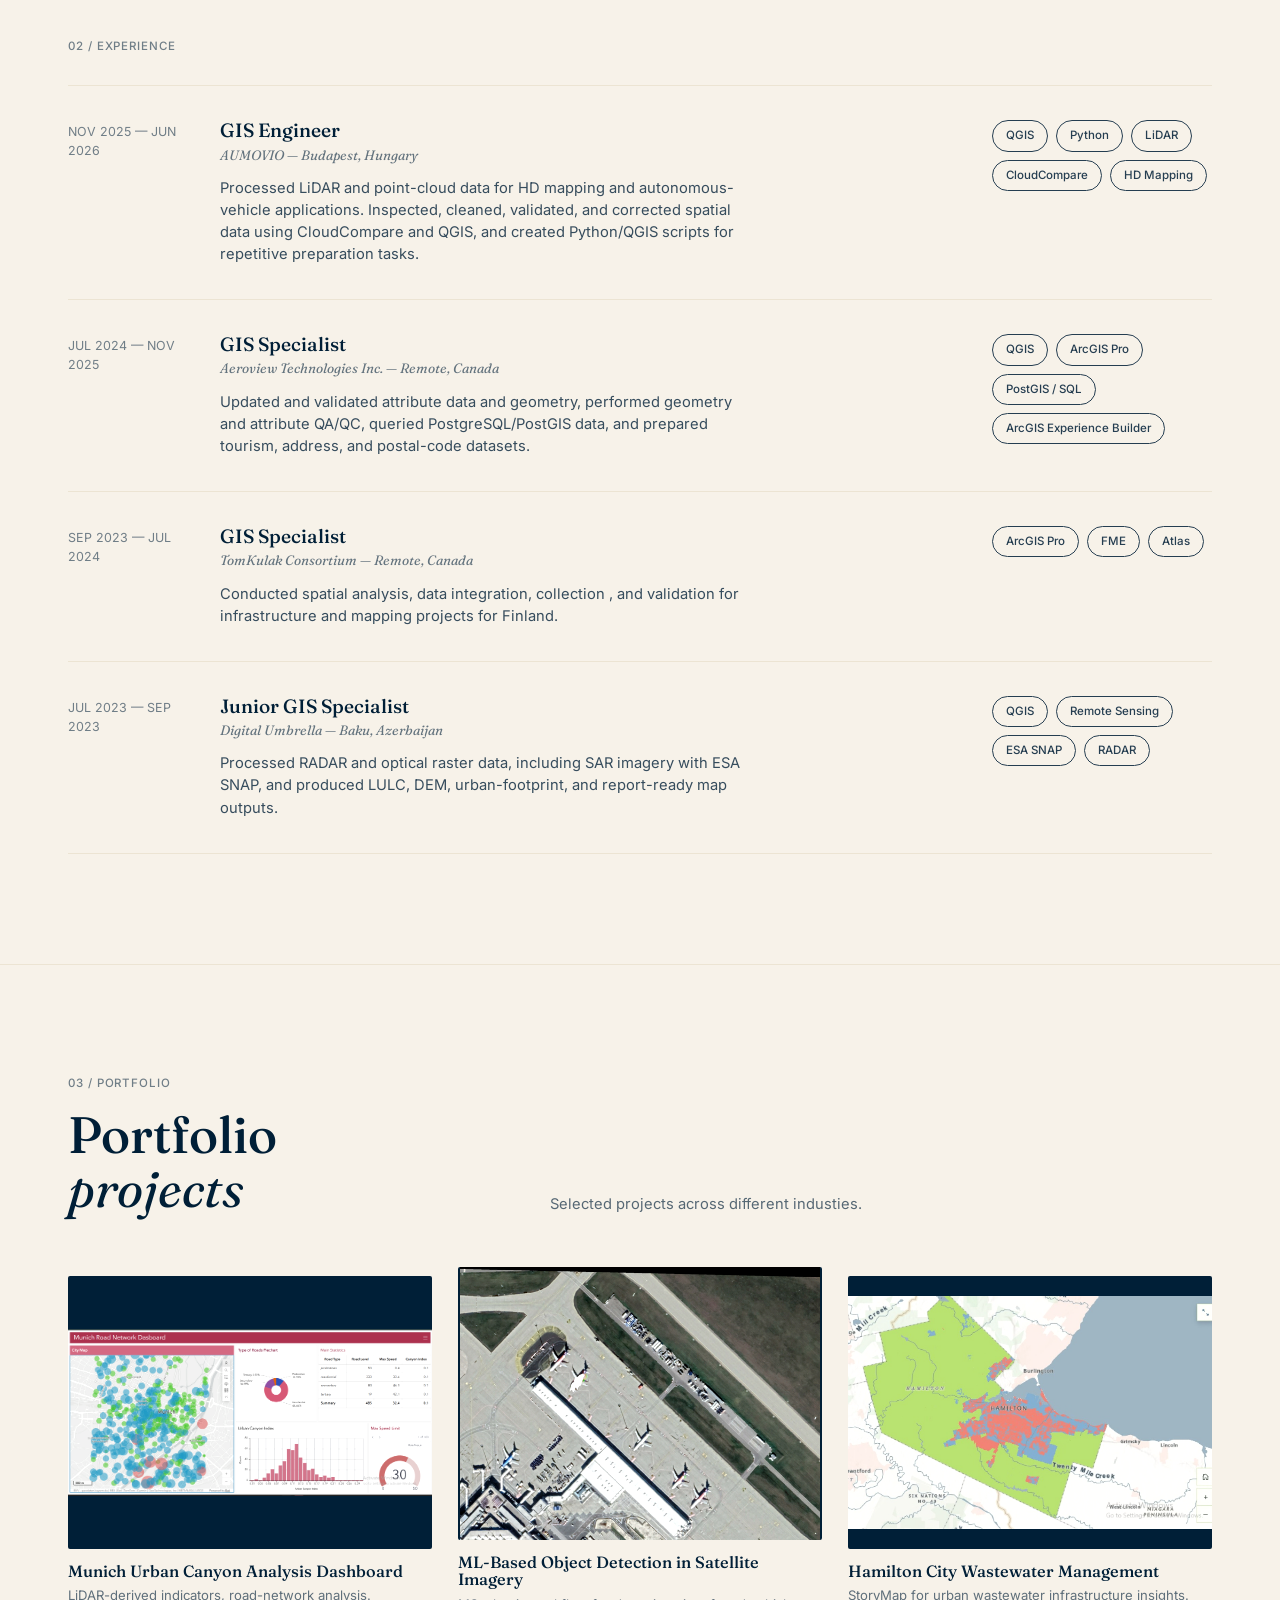
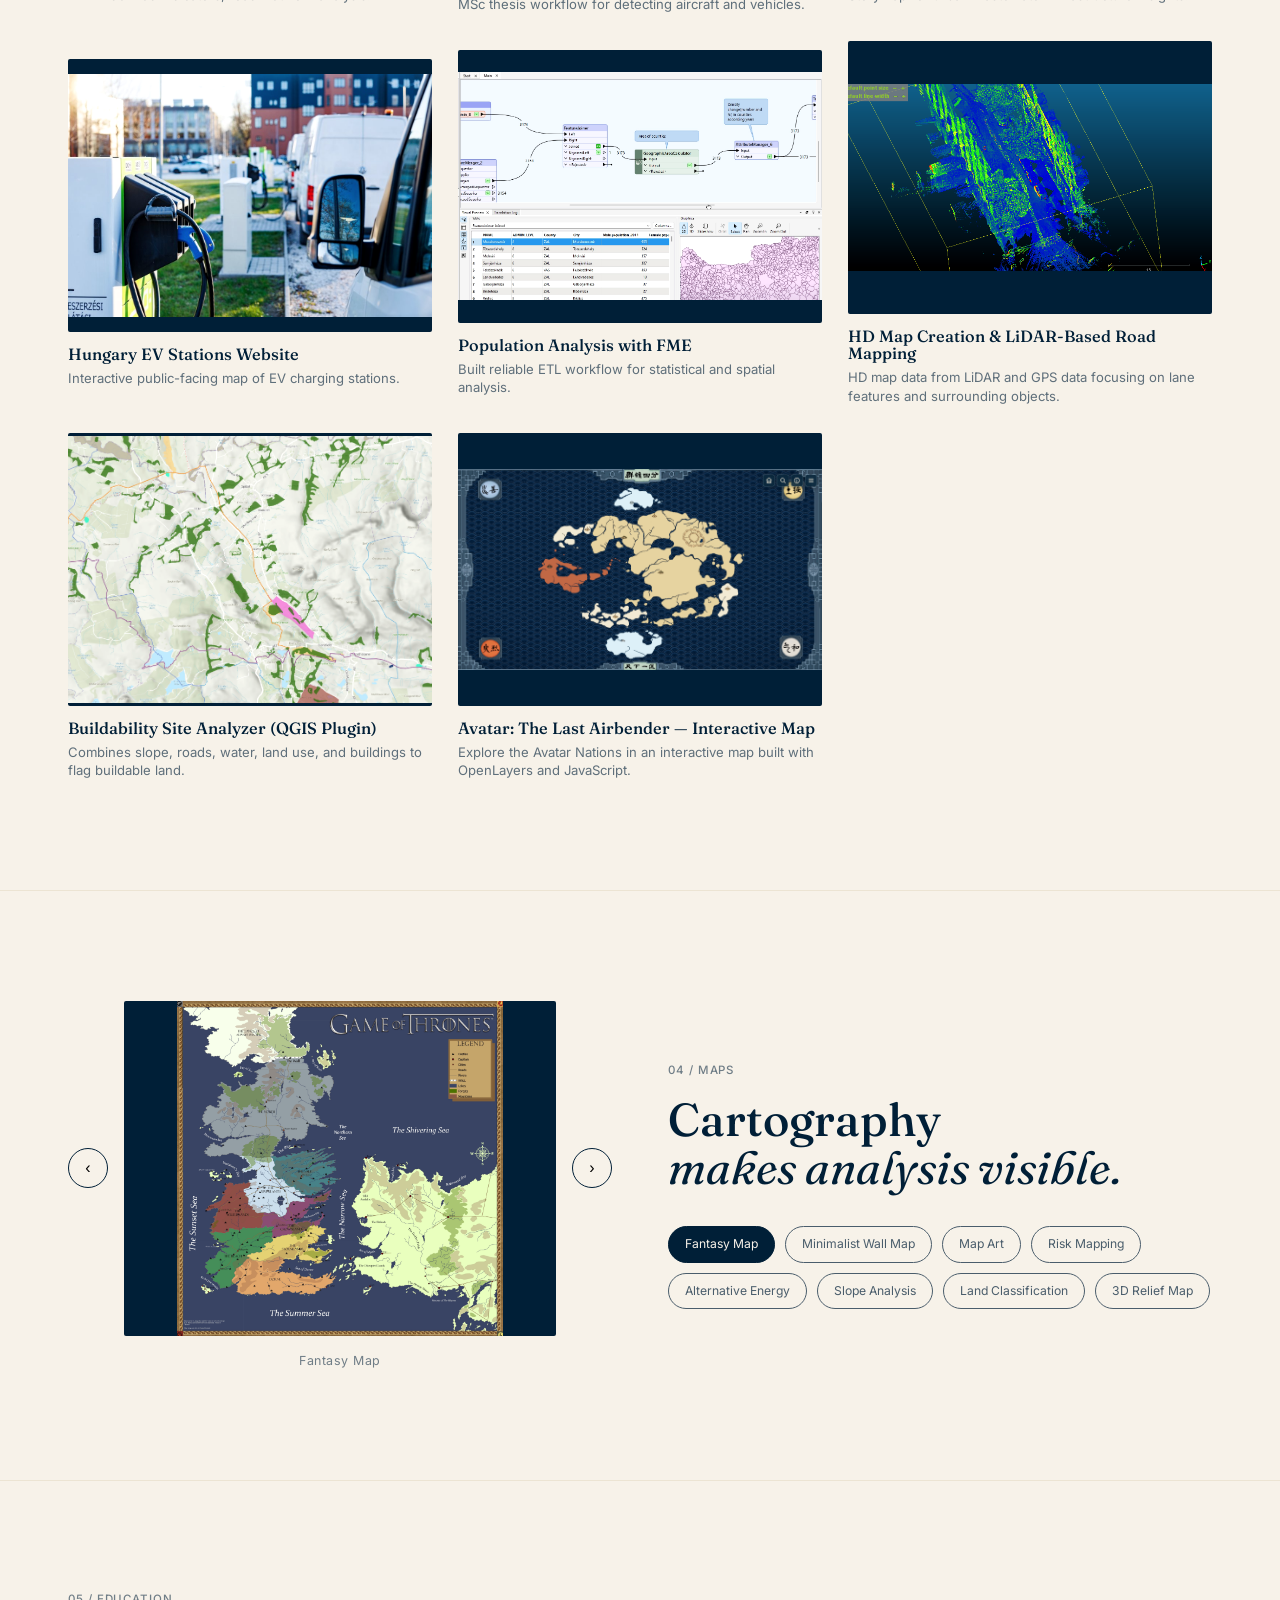
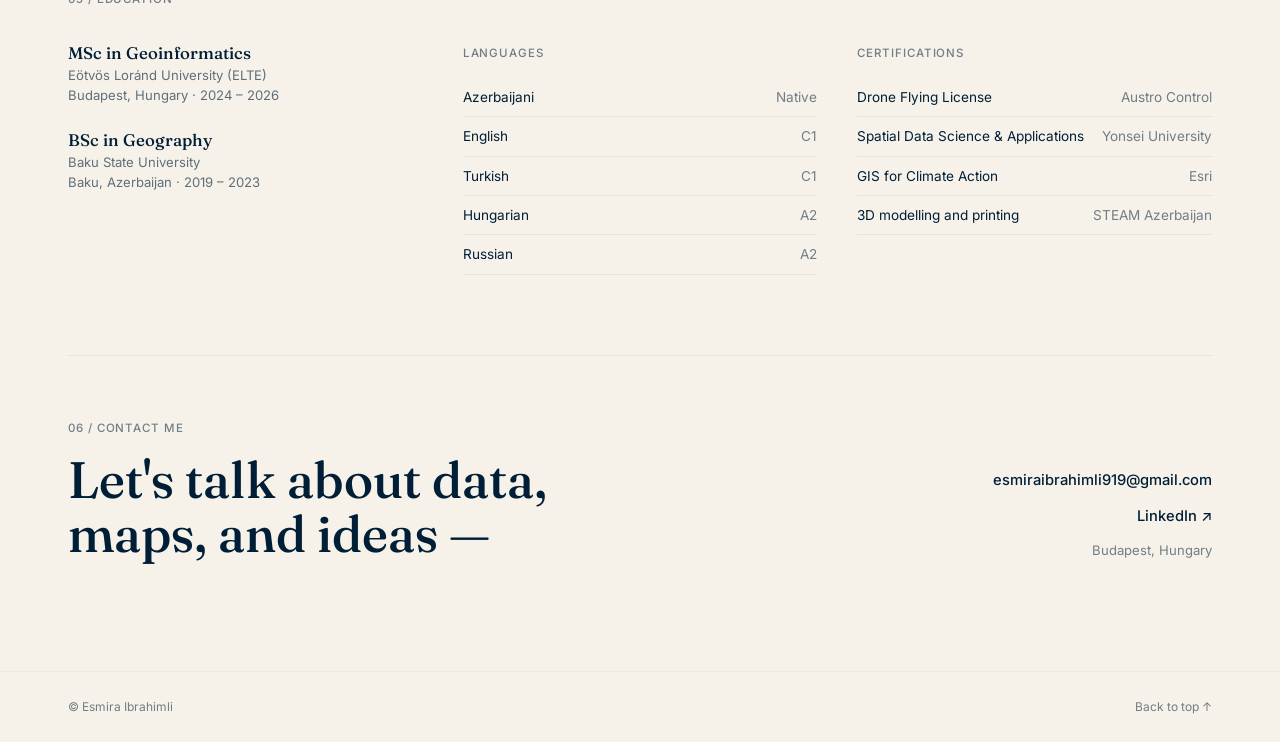
==== commit 8850a04f: "Update index.html" ====
--- a/index.html
+++ b/index.html
@@ -745,9 +745,9 @@
   // ---- Portfolio projects data (edit / replace freely) ----
   const projects = [
     {
-      name: "Munich Urban Canyon & LiDAR Analysis",
+      name: "Munich Urban Canyon Analysis Dashboard",
       blurb: "LiDAR-derived indicators, road-network analysis.",
-      desc: "LiDAR-derived indicators and road-network analysis for Munich's urban canyon effects, built out with ArcGIS Experience Builder and delivered as an interactive dashboard and StoryMap.  Link : Dashboard: https://www.arcgis.com/apps/dashboards/786cfdfbc90d44e3887c152a505eb72d  ,StoryMap: https://arcg.is/145L9W2",
+      desc: "LiDAR-derived indicators and road-network analysis for Munich's urban canyon effects, built out with ArcGIS Experience Builder and delivered as an interactive dashboard and StoryMap.  URL : Dashboard: https://www.arcgis.com/apps/dashboards/786cfdfbc90d44e3887c152a505eb72d  ,StoryMap: https://arcg.is/145L9W2",
       img: "images/Munich.png"
     },
     {
@@ -759,13 +759,13 @@
     {
       name: "Hamilton City Wastewater Management",
       blurb: "StoryMap for urban wastewater infrastructure insights.",
-      desc: "A StoryMap built for wastewater management analysis, surfacing infrastructure and environmental insights for the city of Hamilton, Canada. Link: https://arcg.is/uKOKK0",
+      desc: "A StoryMap built for wastewater management analysis, surfacing infrastructure and environmental insights for the city of Hamilton, Canada. URL: https://arcg.is/uKOKK0",
       img: "images/Hamilton.jpg"
     },
     {
       name: "Hungary EV Stations Website",
       blurb: "Interactive public-facing map of EV charging stations.",
-      desc: "Built a responsive EV charging station web map using HTML, CSS, JavaScript, and OpenLayers, integrating OpenStreetMap (OSM) data for the basemap and geographic context. Processed and visualized charging-station data with interactive map features and routing services, creating a user-friendly tool for exploring station locations and planning routes. Link: https://lnkd.in/dGHeisat",
+      desc: "Built a responsive EV charging station web map using HTML, CSS, JavaScript, and OpenLayers, integrating OpenStreetMap (OSM) data for the basemap and geographic context. Processed and visualized charging-station data with interactive map features and routing services, creating a user-friendly tool for exploring station locations and planning routes. URL: http://terkeptar.elte.hu/~esmira/EVstations/ev_stations_hu.html ",
       img: "images/ev.jpg"
     },
     {
@@ -789,9 +789,8 @@
     {
       name: "Avatar: The Last Airbender — Interactive Map",
       blurb: "Explore the Avatar Nations in an interactive map built with OpenLayers and JavaScript.",
-      desc: " A fun personal project bringing the world of Avatar: The Last Airbender to life through an interactive fantasy map. Explore the Four Nations with custom icons, labels, and image popups. Built with OpenLayers, JavaScript, HTML/CSS, and GeoJSON.",
+      desc: " A fun personal project bringing the world of Avatar: The Last Airbender to life through an interactive fantasy map. Explore the Four Nations with custom icons, labels, and image popups. Built with OpenLayers, JavaScript, HTML/CSS, and GeoJSON.  URL: https://avatar-last-airbender-map.esmiraibrahimli.com/ ",
       img: "images/avatar-map.png",
-      url: "https://avatar-last-airbender-map.esmiraibrahimli.com/"
     }
     
   ];
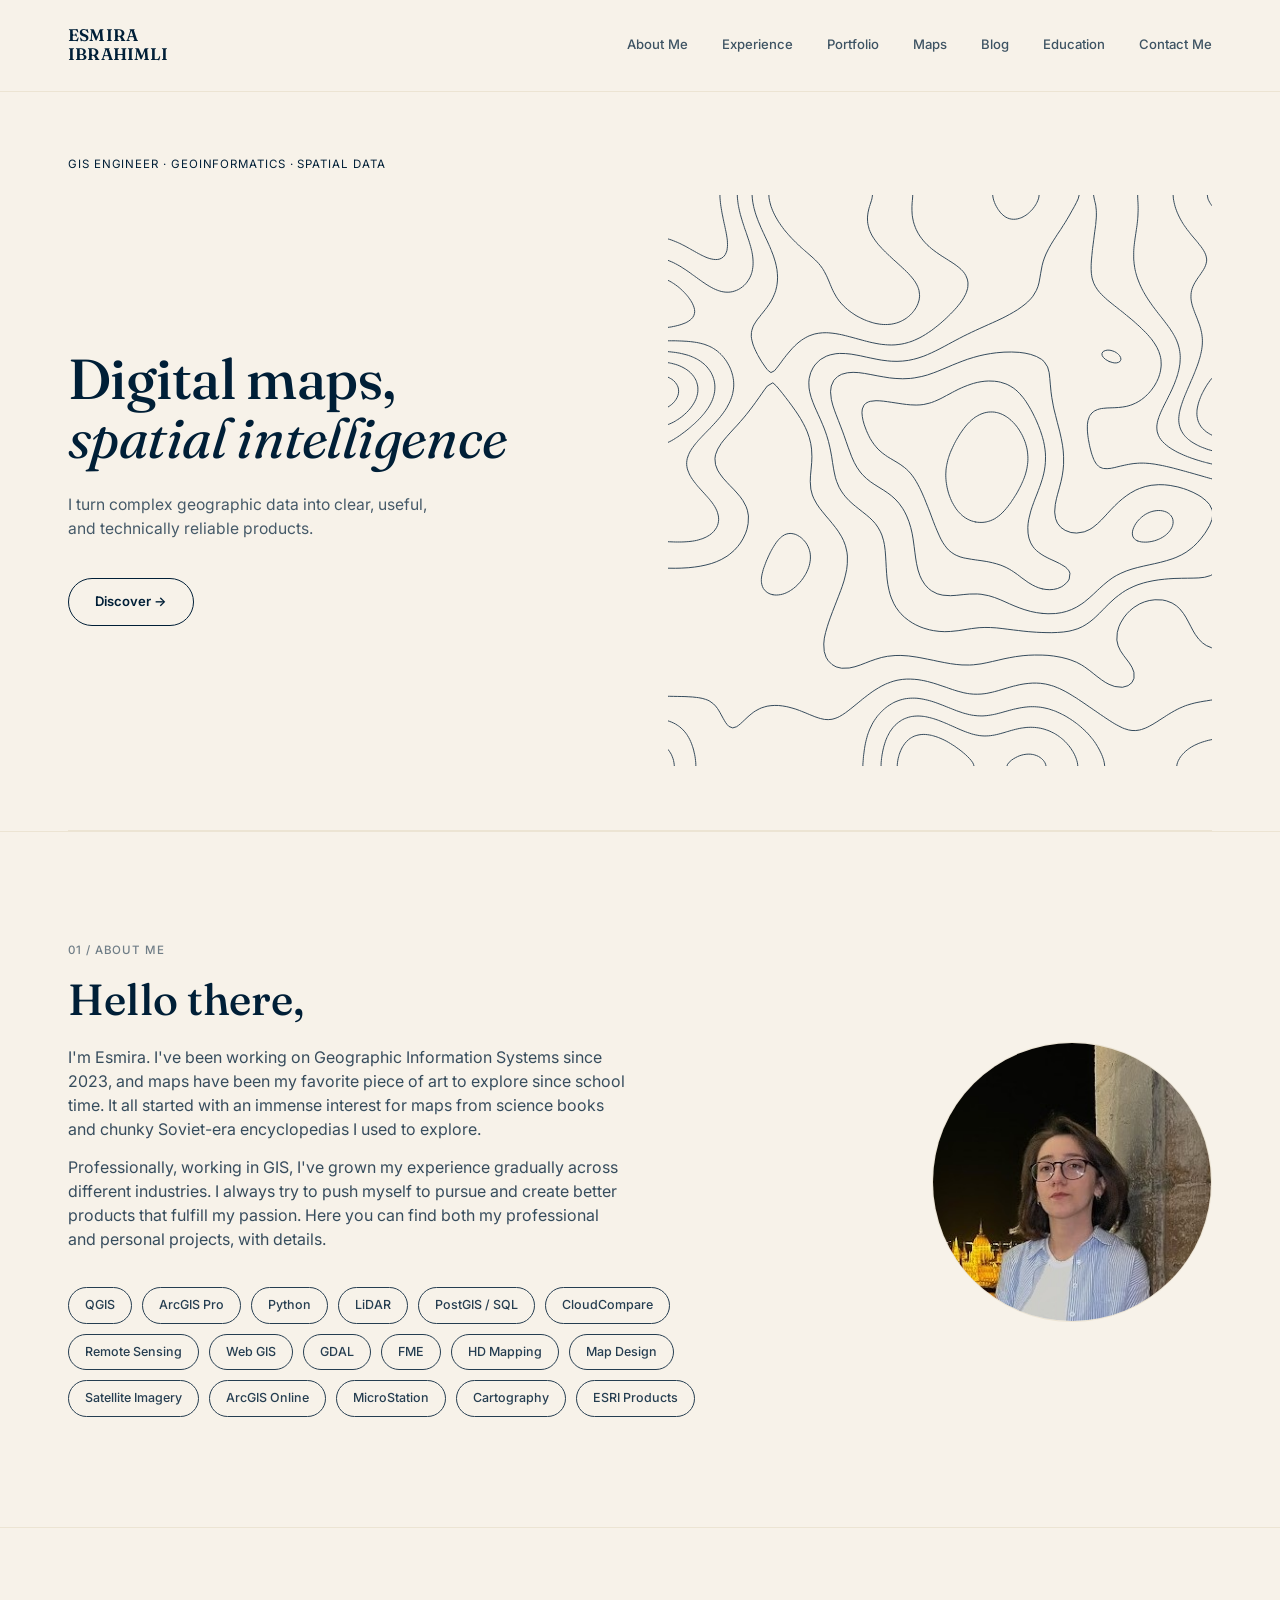
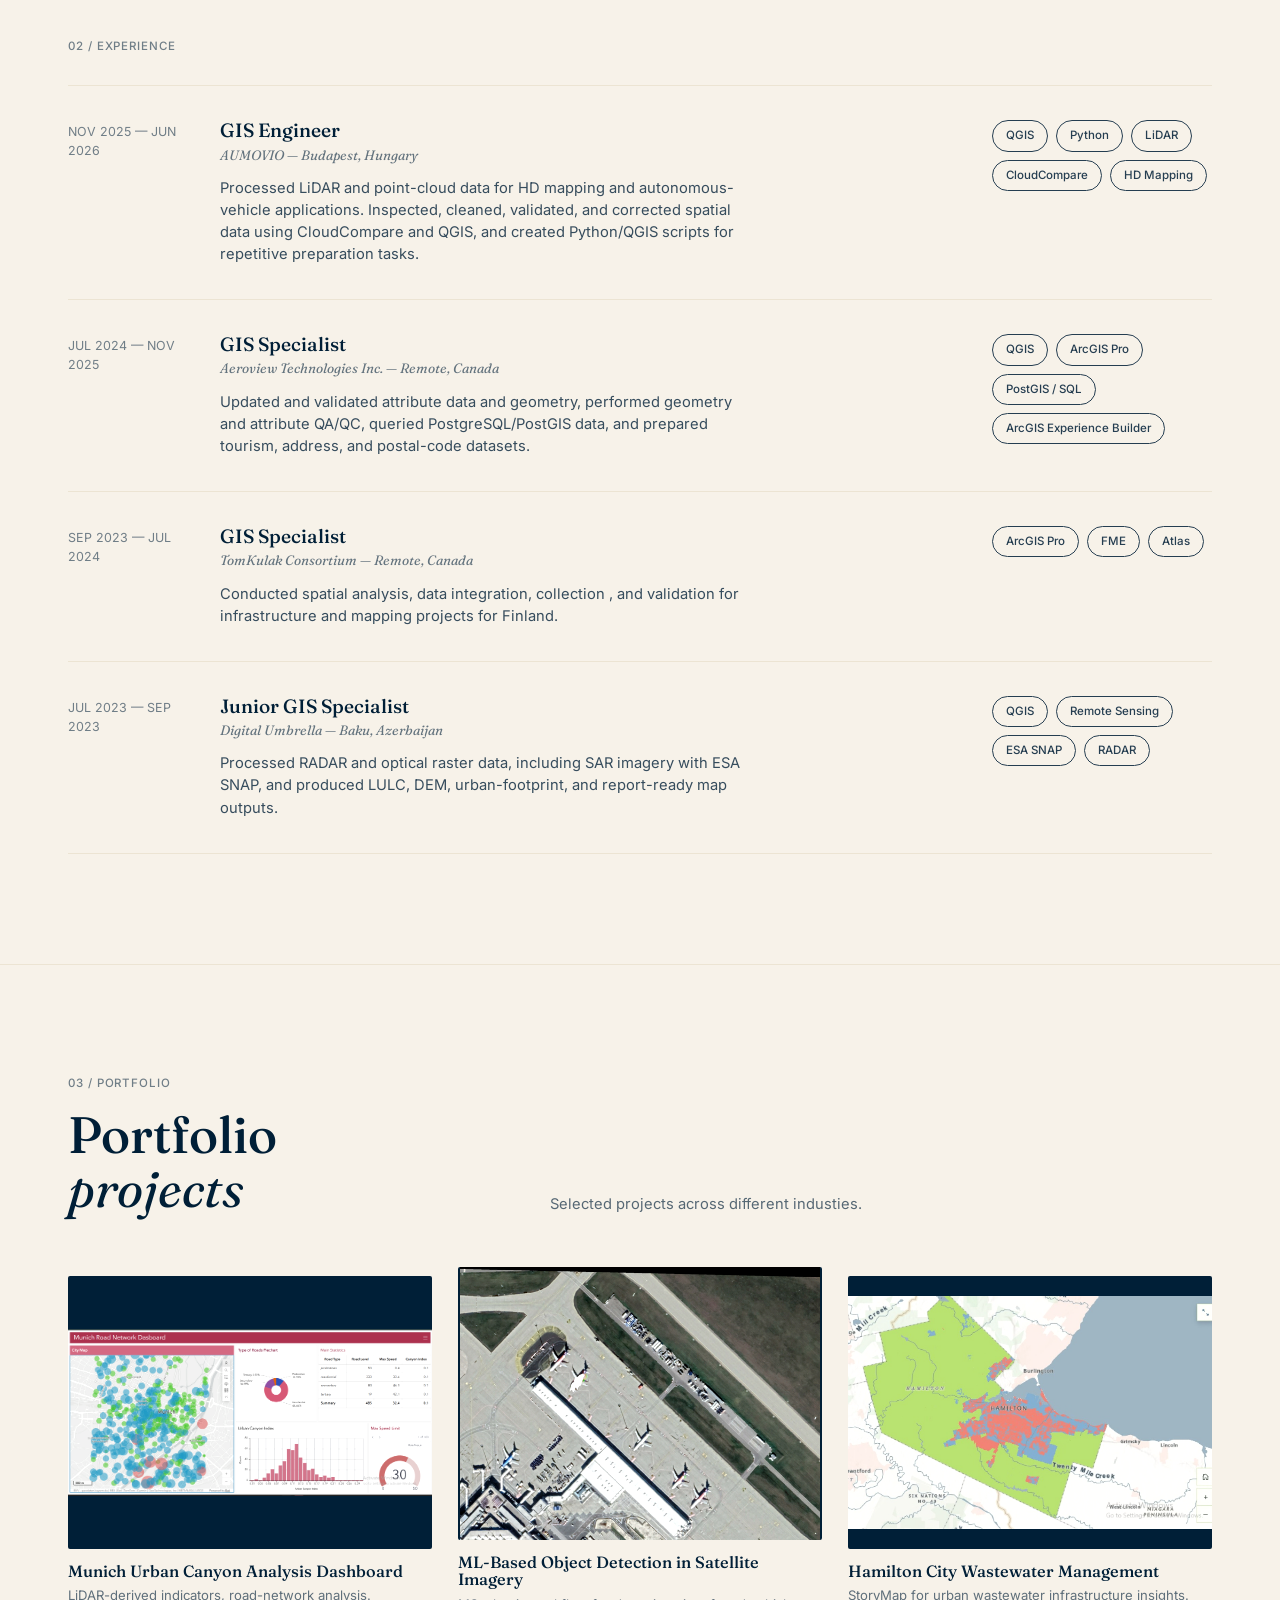
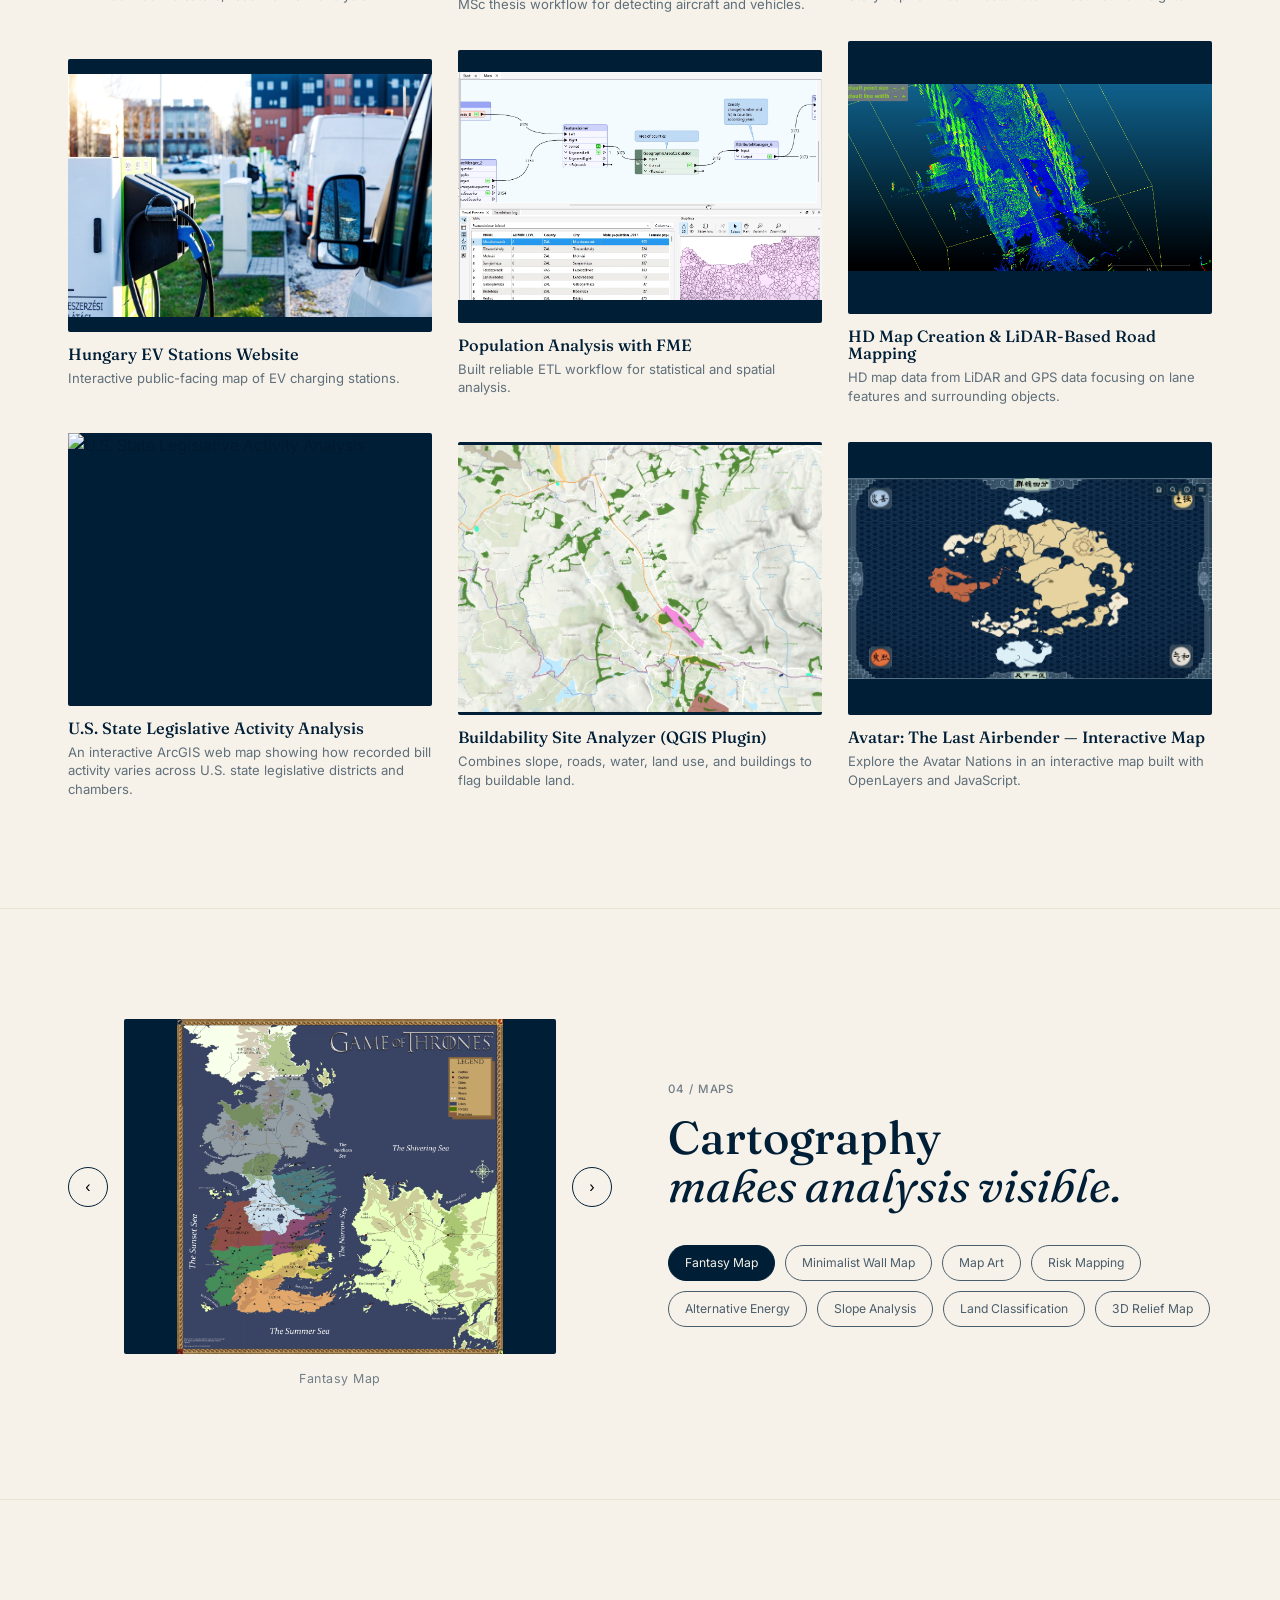
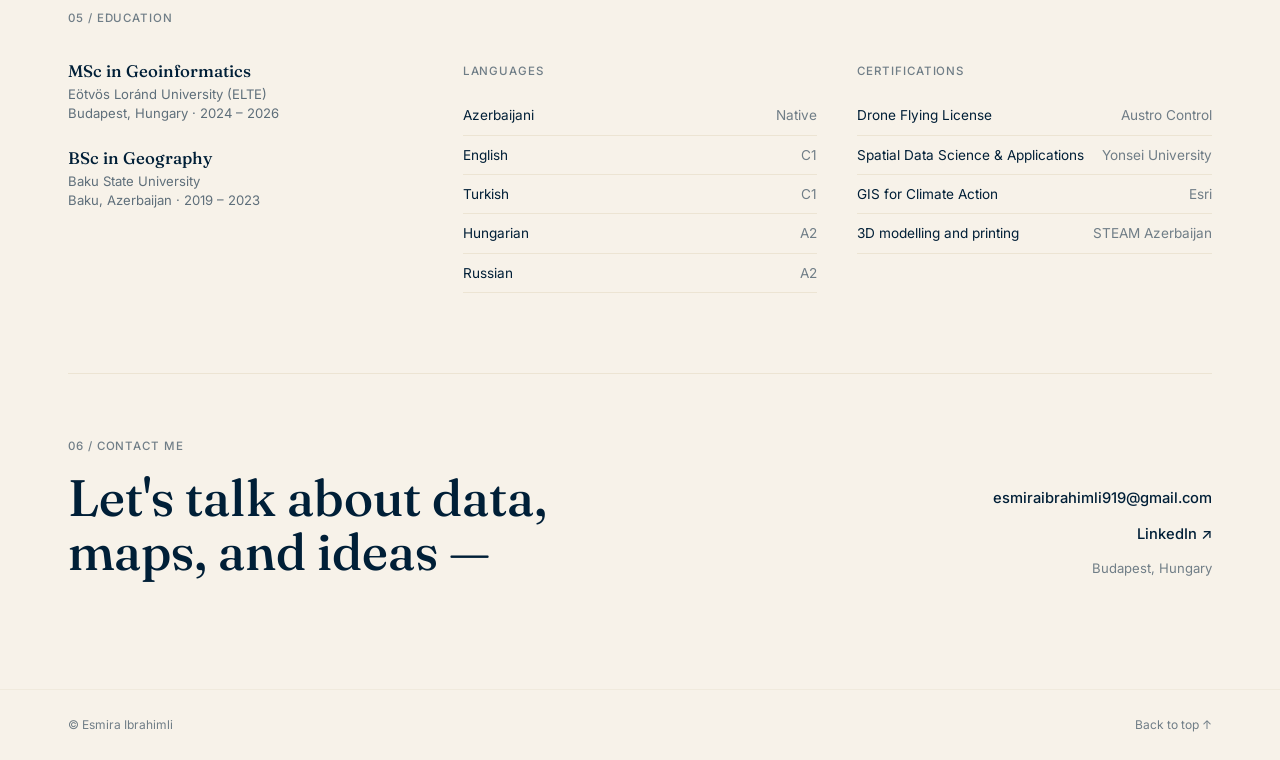
==== commit 889bbb70: "Update index.html" ====
--- a/index.html
+++ b/index.html
@@ -781,6 +781,12 @@
       img: "images/LIDAR.png"
     },
     {
+      name: "U.S. State Legislative Activity Analysis",
+      blurb: "An interactive ArcGIS web map showing how recorded bill activity varies across U.S. state legislative districts and chambers.",
+      desc: "Processed approximately 36K U.S. state legislative records from 2016–2025, then linked the summarized data to legislative district boundaries in ArcGIS Pro. I published the results in ArcGIS Online as an interactive choropleth map. Readers can explore geographic patterns and click a district to view its chamber, recorded bill count, and district identifier.",
+      img: "images/usa.jpg"
+    },
+    {
       name: "Buildability Site Analyzer (QGIS Plugin)",
       blurb: "Combines slope, roads, water, land use, and buildings to flag buildable land.",
       desc: "A QGIS plugin that combines a slope raster, road network, waterways, land use / natural areas, and existing buildings to flag buildable land within a selected zone. Configurable thresholds — max slope, road-access buffer, waterway buffer, building buffer, and minimum parcel area — tune the analysis to a project's site-selection criteria.",
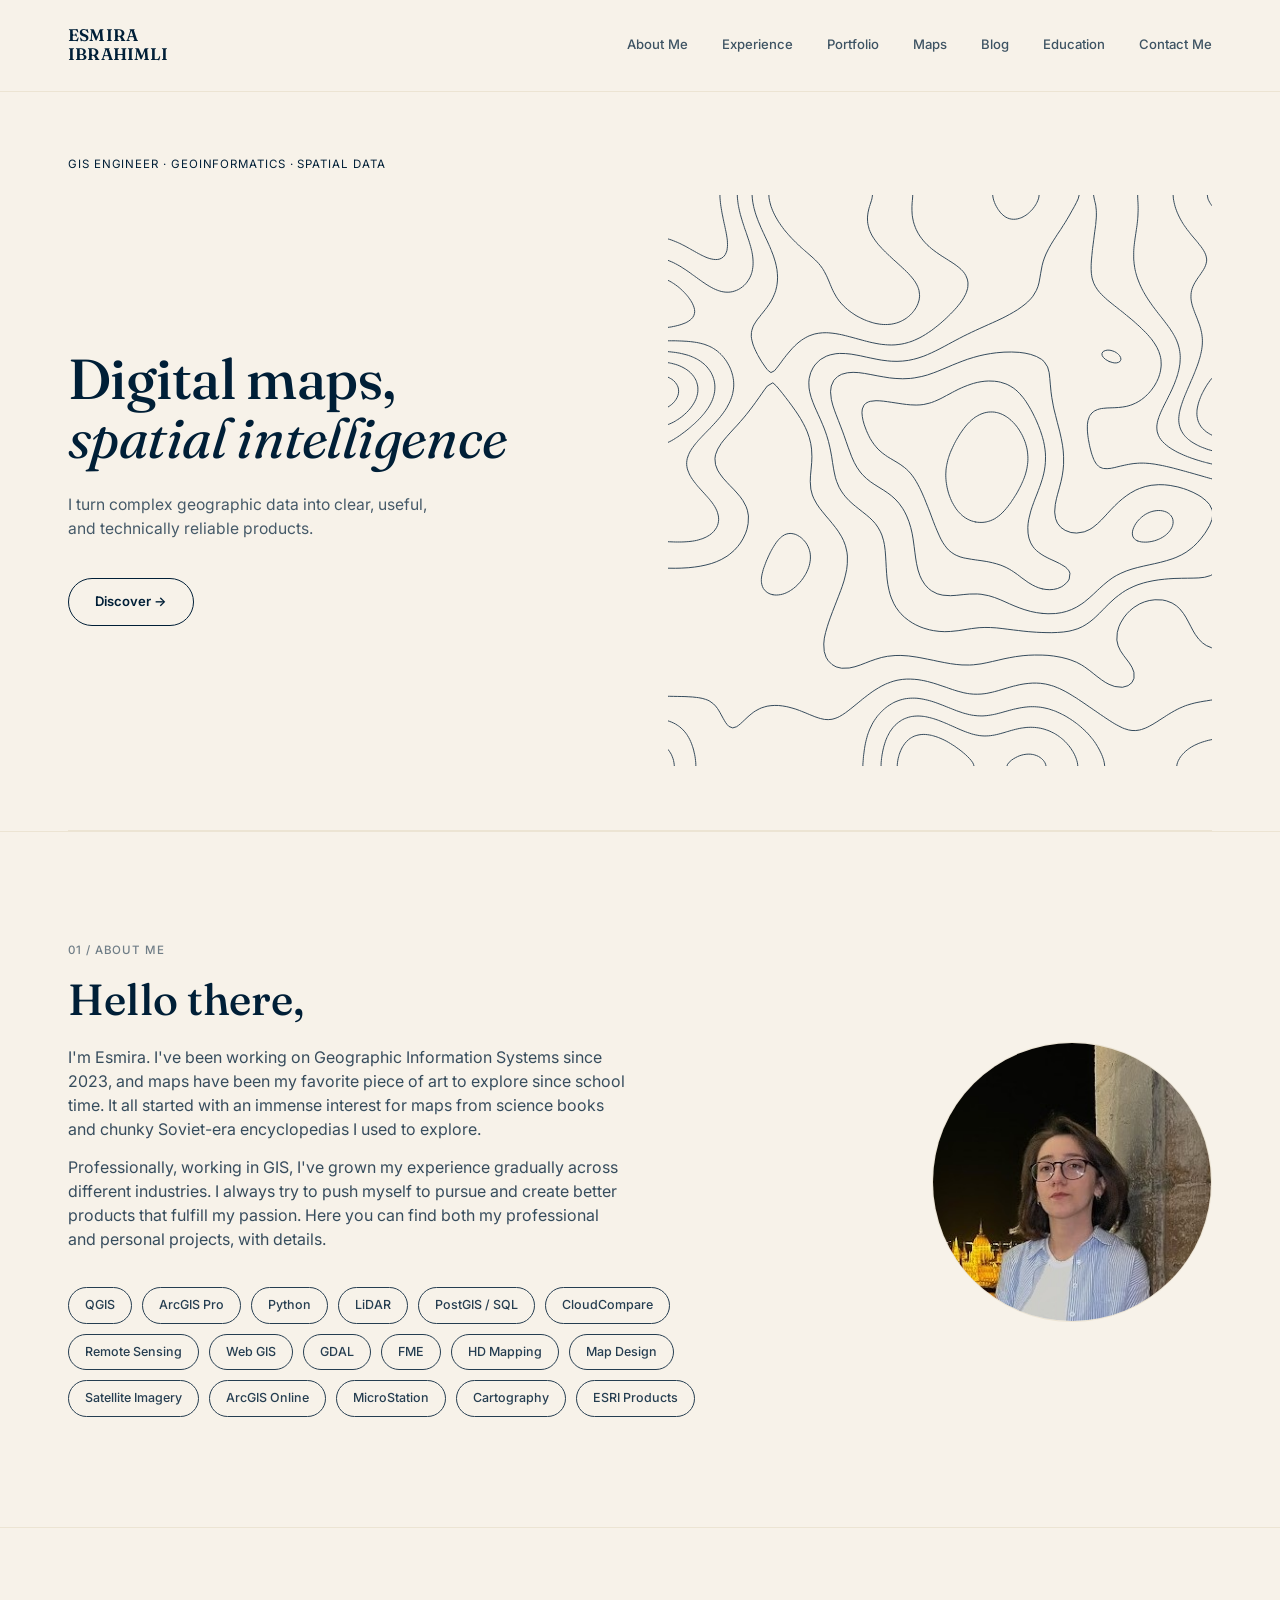
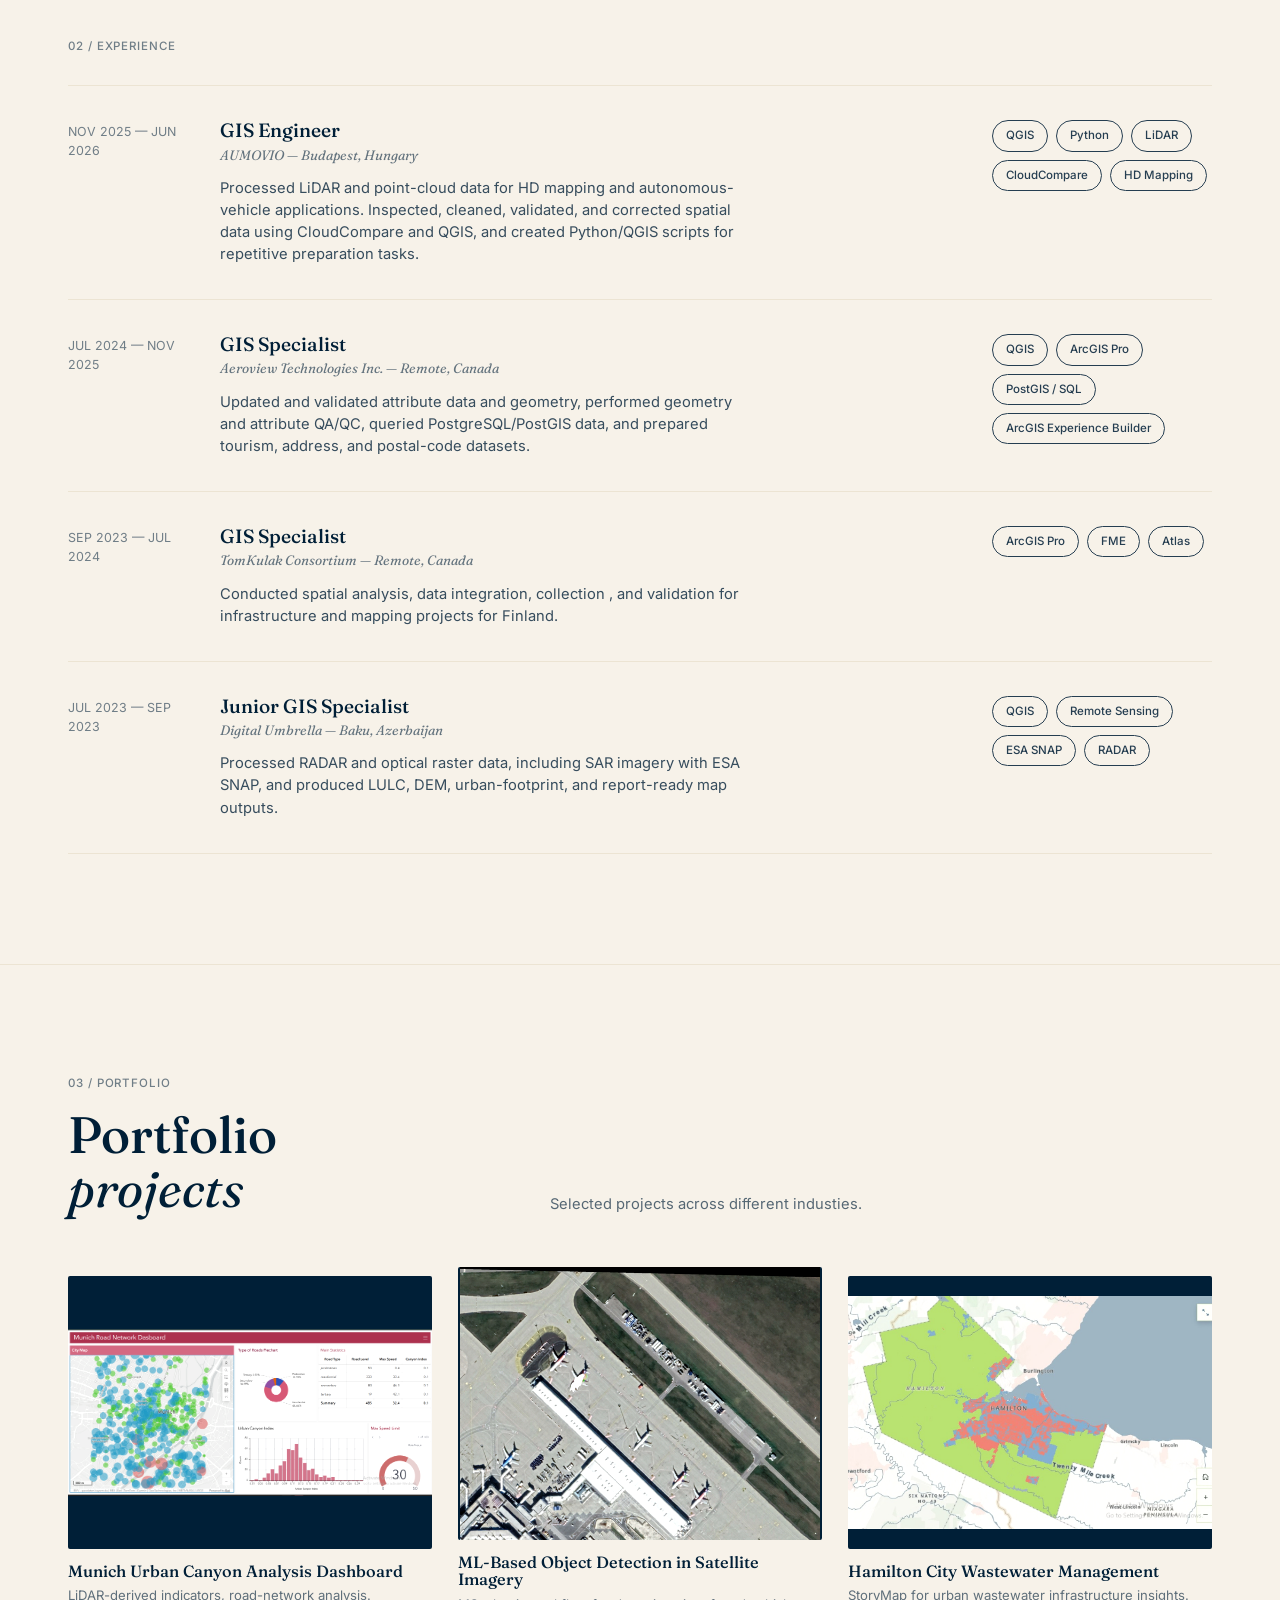
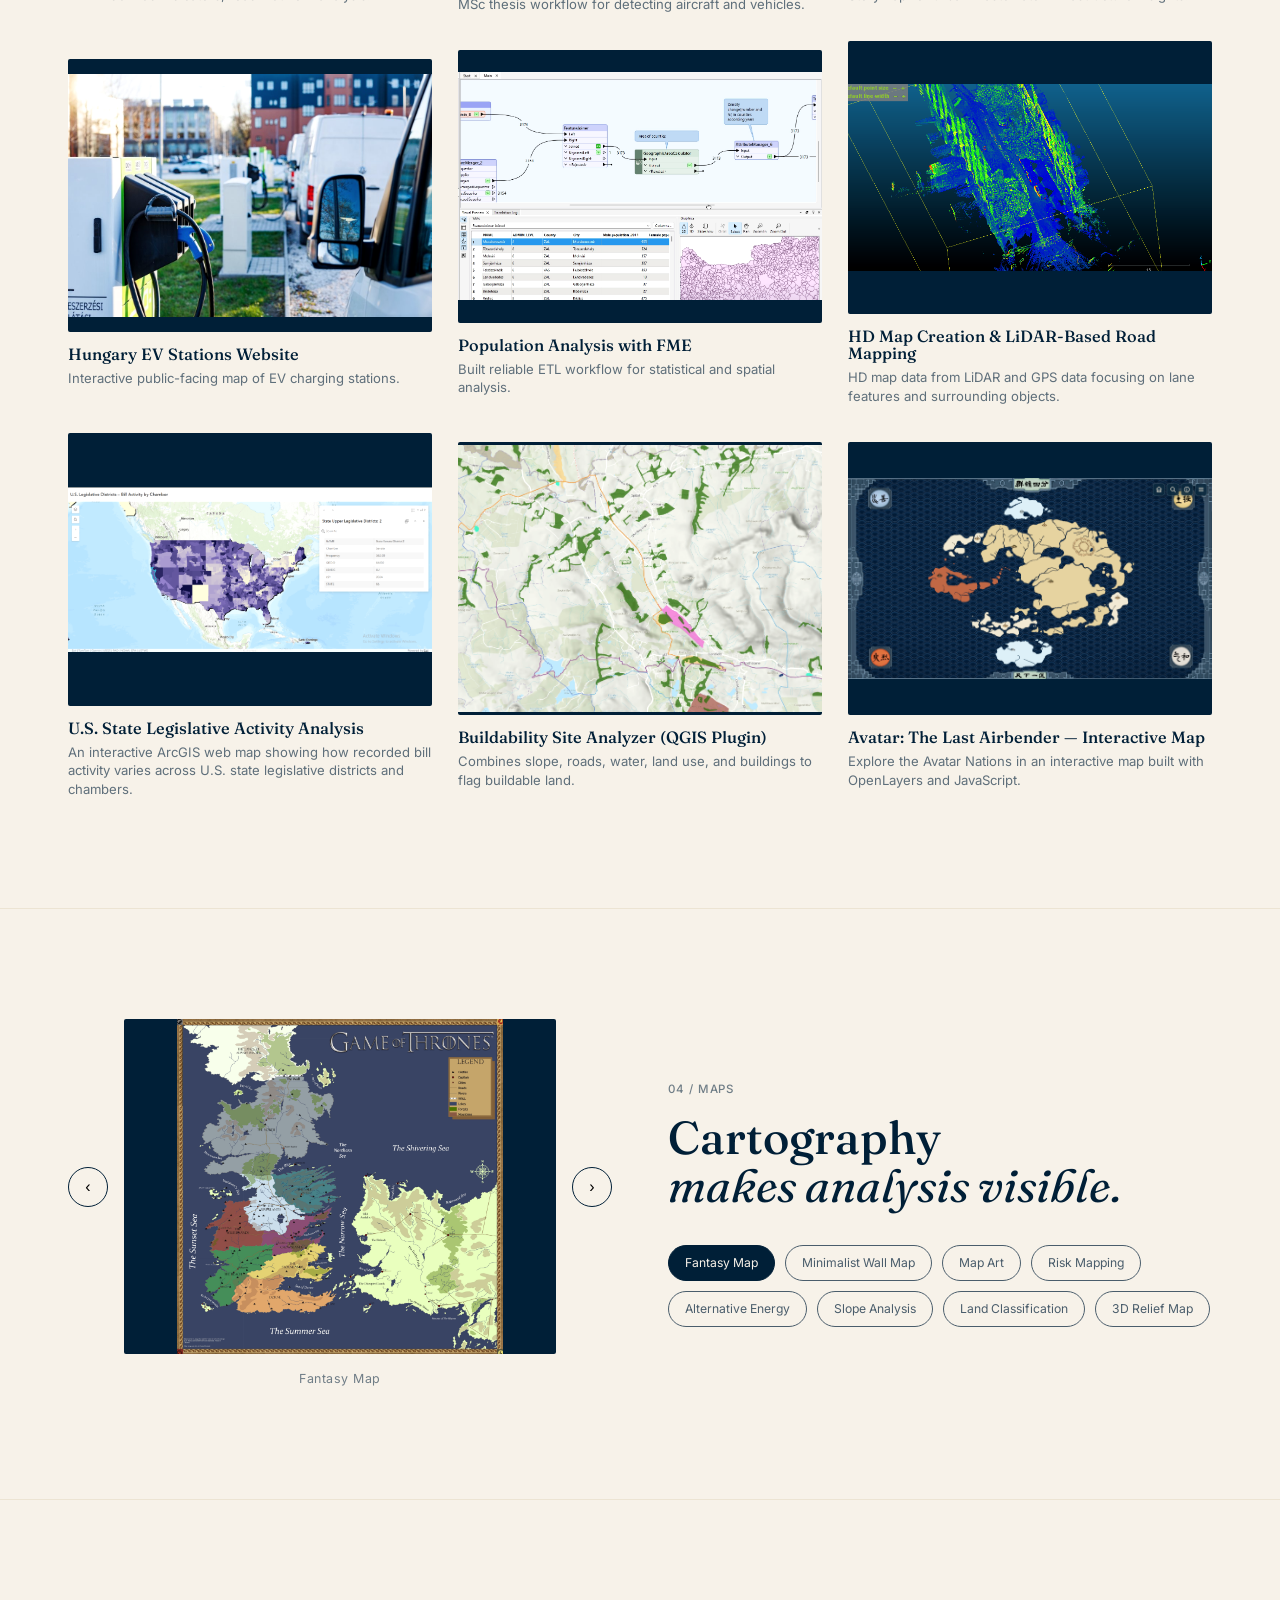
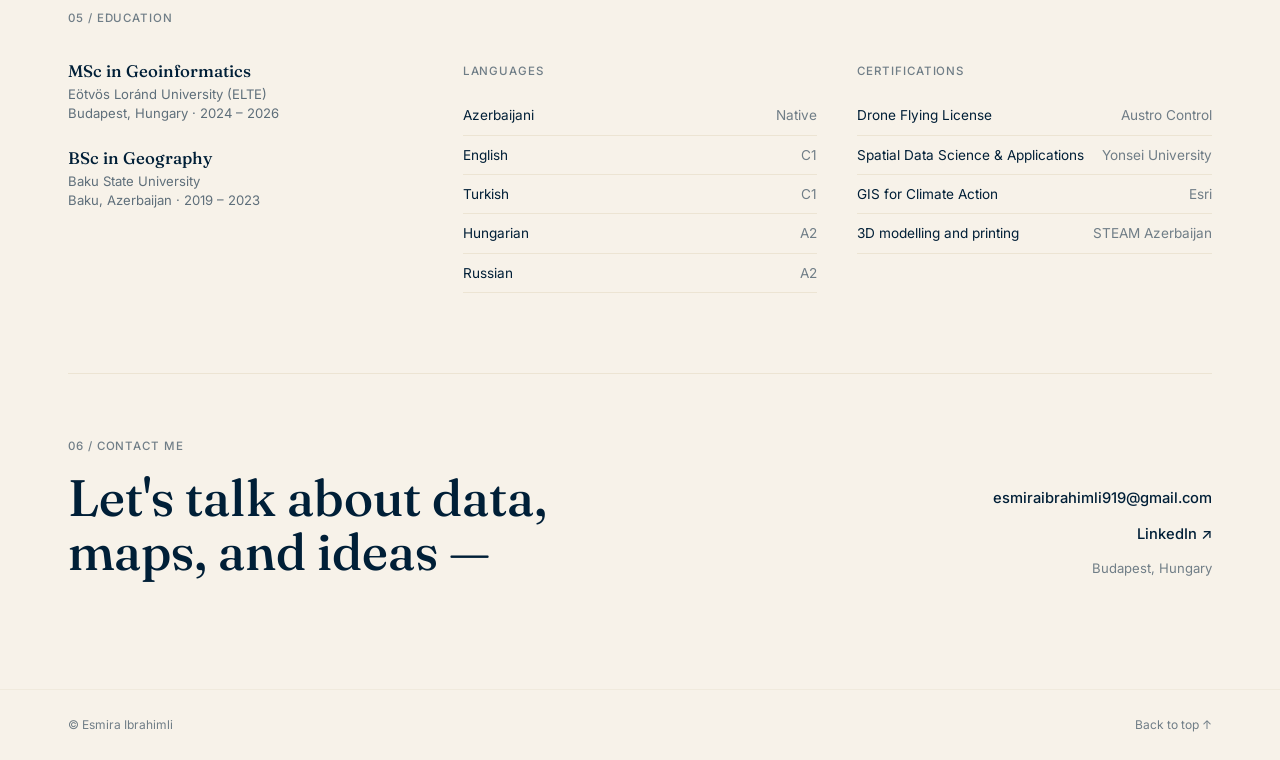
==== commit 787b6beb: "Update index.html" ====
--- a/index.html
+++ b/index.html
@@ -784,7 +784,7 @@
       name: "U.S. State Legislative Activity Analysis",
       blurb: "An interactive ArcGIS web map showing how recorded bill activity varies across U.S. state legislative districts and chambers.",
       desc: "Processed approximately 36K U.S. state legislative records from 2016–2025, then linked the summarized data to legislative district boundaries in ArcGIS Pro. I published the results in ArcGIS Online as an interactive choropleth map. Readers can explore geographic patterns and click a district to view its chamber, recorded bill count, and district identifier.",
-      img: "images/usa.jpg"
+      img: "images/usa.png"
     },
     {
       name: "Buildability Site Analyzer (QGIS Plugin)",
